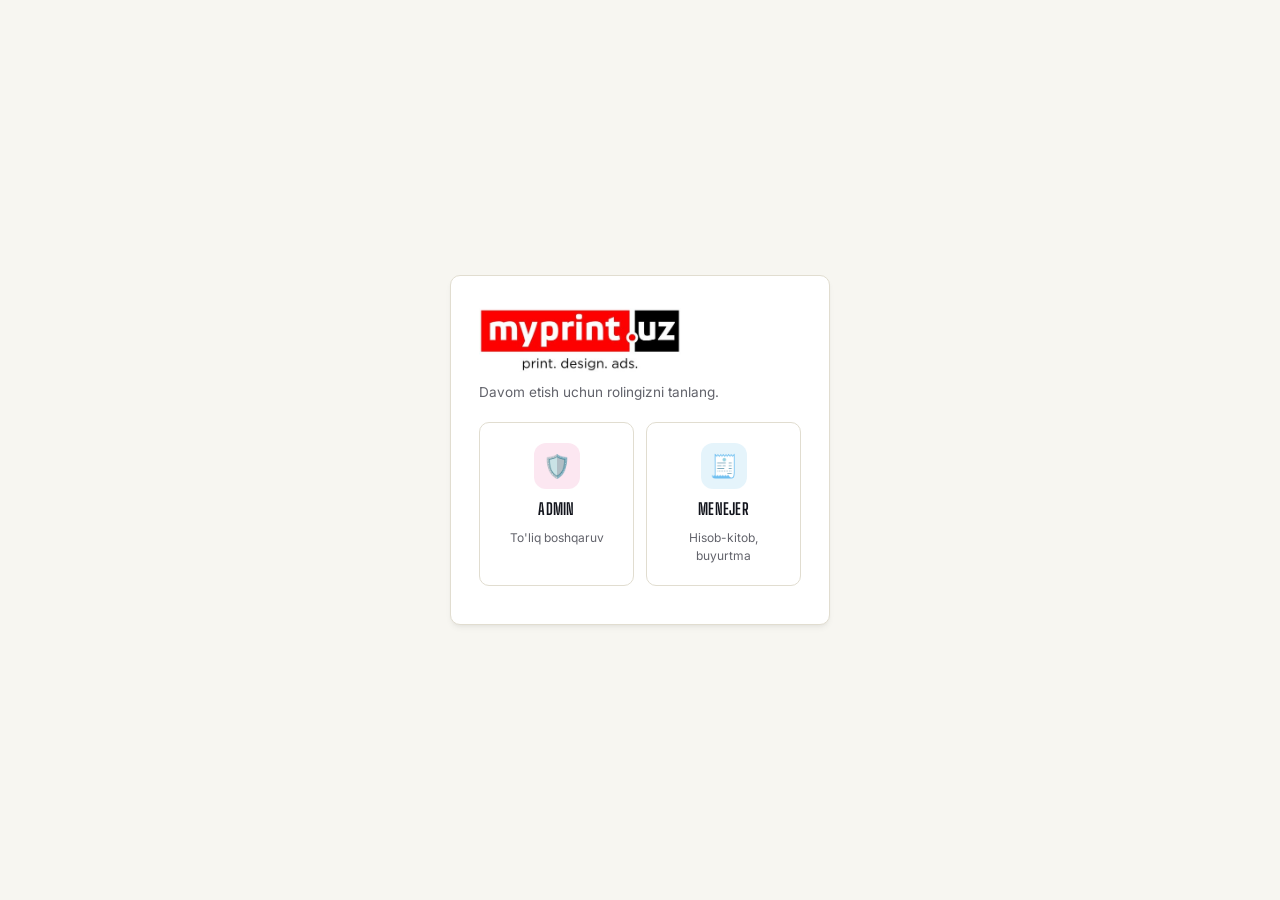
==== index.html @ 8de56fae "Testlar, PWA, narx tekshiruvi, mahsulot rasmlari/ma'lumoti, marja nazorati, poligrafiya.js bo'linish" ====
<!DOCTYPE html>
<!-- DIQQAT: bu fayl AVTOMATIK yig'ilgan (.deploy/yigish.py). To'g'ridan-to'g'ri tahrirlamang - o'zgarishlarni umumiy/ va bolimlar/ papkalarida qiling, so'ng python3 .deploy/yigish.py ni ishga tushiring. yigish-hash: 28cee7b77042074d -->
<html lang="uz">
<head>
    <meta charset="UTF-8">
    <meta name="viewport" content="width=device-width, initial-scale=1.0">
    <meta name="theme-color" content="#12141c">
    <link rel="manifest" href="manifest.webmanifest">
    <link rel="icon" type="image/png" sizes="32x32" href="umumiy/icons/favicon-32.png?v=e2ec3177">
    <link rel="apple-touch-icon" href="umumiy/icons/apple-touch-icon.png?v=1496cedc">
    <meta name="apple-mobile-web-app-capable" content="yes">
    <meta name="apple-mobile-web-app-title" content="myprint ERP">
    <title>myprint.uz ERP v3.8 - To'liq Versiya</title>
    <link rel="preconnect" href="https://fonts.googleapis.com">
    <link href="https://fonts.googleapis.com/css2?family=Big+Shoulders+Display:wght@600;700;800&family=Inter:wght@400;500;600;700&family=IBM+Plex+Mono:wght@500;600;700&display=swap" rel="stylesheet">
    <link rel="stylesheet" href="umumiy/core.css?v=3ef894a1">
    <link rel="stylesheet" href="bolimlar/poligrafiya/poligrafiya.css?v=2c67bfec">
    <link rel="stylesheet" href="bolimlar/suvenir/suvenir.css?v=1a1321ee">
    <link rel="stylesheet" href="bolimlar/textile/textile.css?v=4f60a717">
    <link rel="stylesheet" href="bolimlar/sifravoy/sifravoy.css?v=0813f0c4">
    <link rel="stylesheet" href="bolimlar/ofset/ofset.css?v=4e4b736d">
    <link rel="stylesheet" href="bolimlar/reklama/reklama.css?v=c12511e4">
    <link rel="stylesheet" href="bolimlar/qogoz/qogoz.css?v=346af5e4">
</head>
<body>

<!-- KIRISH DARVOZASI: tizimning qolgan qismi shundan keyingina ko'rinadi -->
<div id="loginGateScreen" style="position:fixed; inset:0; z-index:9999; background:var(--bg-main); display:flex; align-items:center; justify-content:center; padding:20px;">
    <div style="width:100%; max-width:380px; background:var(--surface); border:1.5px solid var(--border); border-radius:var(--radius); box-shadow:var(--shadow); padding:32px 28px;">
        <div style="margin-bottom:10px;">
            <img src="umumiy/logo.png?v=e2ed989f" alt="myprint.uz — print. design. ads." style="height:64px; width:auto; display:block;">
        </div>

        <!-- 1-QADAM: rol tanlash — Admin yoki Menejer kartochkasi -->
        <div id="loginRoleStep">
            <p style="color:var(--text-muted); font-size:0.85rem; margin:0 0 20px;">Davom etish uchun rolingizni tanlang.</p>
            <div class="login-role-grid">
                <div class="login-role-card login-role-admin" onclick="selectLoginRole('admin')">
                    <div class="login-role-icon">🛡️</div>
                    <div class="login-role-name">Admin</div>
                    <div class="login-role-desc">To'liq boshqaruv</div>
                </div>
                <div class="login-role-card login-role-menejer" onclick="selectLoginRole('menejer')">
                    <div class="login-role-icon">🧾</div>
                    <div class="login-role-name">Menejer</div>
                    <div class="login-role-desc">Hisob-kitob, buyurtma</div>
                </div>
            </div>
        </div>

        <!-- 2-QADAM: tanlangan rol uchun PIN kod kiritish -->
        <div id="loginPinStep" style="display:none;">
            <div class="login-pin-step-head">
                <span class="login-pin-role-badge" id="loginSelectedRoleLabel"></span>
                <button type="button" class="login-pin-back-btn" onclick="backToLoginRoleStep()">⬅️ Boshqa rol</button>
            </div>
            <div class="form-group" style="margin-bottom:10px;">
                <label>PIN kod (parol)</label>
                <input type="password" id="loginPinInput" placeholder="••••" inputmode="numeric" autocomplete="current-password" onkeydown="if(event.key==='Enter'){ attemptLoginGate(); }">
            </div>
            <div id="loginErrorMsg" style="display:none; color:var(--magenta); font-size:0.82rem; font-weight:600; margin-bottom:12px;"></div>
            <button class="btn" style="width:100%;" onclick="attemptLoginGate()">Kirish</button>
        </div>
    </div>
</div>

<div class="container" id="appContainer" style="display:none;">
    <div class="header">
        <h1 onclick="goToLoginLandingScreen()" style="cursor:pointer;" title="Bosh sahifaga qaytish"><img class="header-logo" src="umumiy/logo.png?v=e2ed989f" alt="myprint.uz — print. design. ads."> <span class="header-versiya">v3.8</span></h1>
        <div style="display:flex; align-items:center; gap:10px;">
            <button class="btn btn-outline" id="globalBackBtn" onclick="goBackScreen()">⬅️ Orqaga</button>
            <span id="currentUserBadge" onclick="logoutUser()" style="display:none; cursor:pointer; font-size:0.78rem; font-weight:600; color:var(--text-muted); background:var(--bg-soft, #f1f5f9); padding:6px 12px; border-radius:8px; white-space:nowrap;" title="Chiqish uchun bosing"></span>
            <button class="btn btn-warning" id="quoteCartBtn" onclick="handleQuoteButtonClick()">🧾 Tijoriy taklif<span id="quoteCartBadge" class="quote-badge" style="display:none;">0</span></button>
            <button class="btn btn-secondary" onclick="openReportsScreen()">📊 Hisobotlar</button>
        </div>
    </div>

    <!-- Biror bo'lim xatolik tufayli yuklanmasa, shu yerda ogohlantirish chiqadi (umumiy/yordamchi.js) -->
    <div id="bolimXatoBanner" style="display:none;"></div>

    <!-- MAIN DASHBOARD -->
    <div id="selectionScreen">
        <div class="search-box">
            <input type="text" id="searchInput" placeholder="Mahsulot nomini kiriting..." oninput="filterProducts()">
        </div>

        <div class="section-title">1. POLIGRAFIYA MAHSULOTLARI</div>
        <div class="product-grid" id="grid-poligrafiya">
            <div class="product-card" onclick="openCalc('flayer', 'Flayer')"><div class="icon">📄</div><h3>Flayer</h3></div>
            <div class="product-card" onclick="openCalc('listovka', 'Listovka')"><div class="icon">📑</div><h3>Listovka</h3></div>
            <div class="product-card" onclick="openCalc('doorhanger', 'Doorhanger')"><div class="icon">🏷️</div><h3>Doorhanger</h3></div>
            <div class="product-card" onclick="openCalc('buklet', 'Buklet')"><div class="icon">📖</div><h3>Buklet</h3></div>
            <div class="product-card" onclick="openCalc('bloknot', 'Bloknot')"><div class="icon">📓</div><h3>Bloknot</h3></div>
            <div class="product-card" onclick="openCalc('paket', 'Paket')"><div class="icon">🛍️</div><h3>Paket</h3></div>
            <div class="product-card" onclick="openCalc('kalendar', 'Kalendar')"><div class="icon">📅</div><h3>Kalendar</h3></div>
            <div class="product-card" onclick="openCalc('papka', 'Papka')"><div class="icon">📁</div><h3>Papka</h3></div>
            <div class="product-card" onclick="openCalc('kubarik', 'Kubarik')"><div class="icon">🧊</div><h3>Kubarik</h3></div>
            <div class="product-card" onclick="openCalc('konvert', 'Konvert')"><div class="icon">✉️</div><h3>Konvert</h3></div>
            <div class="product-card" onclick="openCalc('otkritka', 'Otkritka')"><div class="icon">💌</div><h3>Otkritka</h3></div>
            <div class="product-card" onclick="openCalc('diplom', 'Diplom')"><div class="icon">🎓</div><h3>Diplom</h3></div>
            <div class="product-card" onclick="openCalc('katalog', 'Katalog')"><div class="icon">📚</div><h3>Katalog</h3></div>
            <div class="product-card" onclick="openCalc('vizitka', 'Vizitka')"><div class="icon">💼</div><h3>Vizitka</h3></div>
            <div class="product-card" onclick="openCalc('stiker', 'Stiker')"><div class="icon">🏷️</div><h3>Stiker</h3></div>
        </div>

        <div class="section-title">2. TEXTILE MAHSULOTLARI</div>
        <div class="product-grid" id="grid-textile">
            <div class="product-card" onclick="openCalc('futbolka', 'Futbolka')"><div class="icon">👕</div><h3>Futbolka</h3></div>
            <div class="product-card" onclick="openCalc('kepka', 'Kepka')"><div class="icon">🧢</div><h3>Kepka</h3></div>
            <div class="product-card" onclick="openCalc('svitshot', 'Svitshot')"><div class="icon">👔</div><h3>Svitshot</h3></div>
            <div class="product-card" onclick="openCalc('xudi', 'Xudi')"><div class="icon">🧥</div><h3>Xudi</h3></div>
            <div class="product-card" onclick="openCalc('jiletka', 'Jiletka')"><div class="icon">🥼</div><h3>Jiletka</h3></div>
            <div class="product-card" onclick="openCalc('shoper', 'Shoper')"><div class="icon">👜</div><h3>Shoper</h3></div>
            <div class="product-card" onclick="openCalc('sumka', 'Sumkalar')"><div class="icon">🎒</div><h3>Sumkalar</h3></div>
            <div class="product-card" onclick="openCalc('polo', 'Polo')"><div class="icon">👕</div><h3>Polo</h3></div>
            <div class="product-card" onclick="openCalc('longsliv', 'Longsliv')"><div class="icon">🧥</div><h3>Longsliv</h3></div>
            <div class="product-card" onclick="openCalc('lenta', 'Lenta')"><div class="icon">🎗️</div><h3>Lenta</h3></div>
            <div class="product-card" onclick="openCalc('bayroqlar', 'Bayroqlar')"><div class="icon">🚩</div><h3>Bayroqlar</h3></div>
        </div>

        <div class="section-title">3. SUVENIR MAHSULOTLARI</div>
        <div class="product-grid" id="grid-souvenir">
            <div class="product-card" onclick="openCalc('ruchka', 'Ruchka')"><div class="icon">🖊️</div><h3>Ruchka</h3></div>
            <div class="product-card" onclick="openCalc('yejidnevnik', 'Yejidnevnik')"><div class="icon">📘</div><h3>Yejidnevnik</h3></div>
            <div class="product-card" onclick="openCalc('termos', 'Termos')"><div class="icon">🥤</div><h3>Termos</h3></div>
            <div class="product-card" onclick="openCalc('brelok', 'Brelok')"><div class="icon">🔑</div><h3>Brelok</h3></div>
            <div class="product-card" onclick="openCalc('bakal', 'Bakal')"><div class="icon">☕</div><h3>Bakal</h3></div>
            <div class="product-card" onclick="openCalc('suv_idishlar', 'Suv idishlar')"><div class="icon">🍾</div><h3>Suv idishlar</h3></div>
            <div class="product-card" onclick="openCalc('naborlar', 'Naborlar')"><div class="icon">🎁</div><h3>Naborlar</h3></div>
            <div class="product-card" onclick="openCalc('beyjik', 'Beyjik')"><div class="icon">🪪</div><h3>Beyjik</h3></div>
            <div class="product-card" onclick="openCalc('plagetkalar', 'Plagetkalar')"><div class="icon">🏆</div><h3>Plagetkalar</h3></div>
            <div class="product-card" onclick="openCalc('powerbanklar', 'Powerbanklar')"><div class="icon">🔋</div><h3>Powerbanklar</h3></div>
            <div class="product-card" onclick="openCalc('fleshka', 'Fleshka')"><div class="icon">💾</div><h3>Fleshka</h3></div>
            <div class="product-card" onclick="openCalc('statuetka', 'Statuetka')"><div class="icon">🏅</div><h3>Statuetka</h3></div>
            <div class="product-card" onclick="openCalc('kardxolder', 'Kardxolder')"><div class="icon">💳</div><h3>Kardxolder</h3></div>
            <div class="product-card" onclick="openCalc('soat', 'Soat')"><div class="icon">⌚</div><h3>Soat</h3></div>
            <div class="product-card" onclick="openCalc('zontik', 'Zontik')"><div class="icon">☂️</div><h3>Zontik</h3></div>
            <div class="product-card" onclick="openCalc('koja_papka', 'Koja papkalar')"><div class="icon">💼</div><h3>Koja papkalar</h3></div>
            <div class="product-card" onclick="openCalc('guvohnoma', 'Guvohnomalar')"><div class="icon">📇</div><h3>Guvohnomalar</h3></div>
            <div class="product-card" onclick="openCalc('znachok', 'Znachok')"><div class="icon">📍</div><h3>Znachok</h3></div>
        </div>

        <div class="section-title">4. REKLAMA MAHSULOTLARI</div>
        <div class="product-grid" id="grid-reklama">
            <div class="product-card" onclick="openCalc('baner', 'Baner')"><div class="icon">🖼️</div><h3>Baner</h3></div>
            <div class="product-card" onclick="openCalc('orakal', 'Orakal')"><div class="icon">🌆</div><h3>Orakal</h3></div>
            <div class="product-card" onclick="openCalc('setka_orakal', 'Setka Orakal')"><div class="icon">🏁</div><h3>Setka Orakal</h3></div>
            <div class="product-card" onclick="openCalc('tumanka', 'Tumanka')"><div class="icon">🌫️</div><h3>Tumanka</h3></div>
            <div class="product-card" onclick="openCalc('xolst', 'Xolst')"><div class="icon">🎨</div><h3>Xolst</h3></div>
            <div class="product-card" onclick="openCalc('rollup', 'Roll Up')"><div class="icon">📜</div><h3>Roll Up</h3></div>
            <div class="product-card" onclick="openCalc('pauk', 'Pauk')"><div class="icon">🕷️</div><h3>Pauk</h3></div>
            <div class="product-card" onclick="openCalc('popup', 'PopUp')"><div class="icon">⛺</div><h3>PopUp</h3></div>
            <div class="product-card" onclick="openCalc('promostoyka', 'PromoStoyka')"><div class="icon">📣</div><h3>PromoStoyka</h3></div>
            <div class="product-card" onclick="openCalc('tablichka', 'Tablichkalar')"><div class="icon">🪧</div><h3>Tablichkalar</h3></div>
            <div class="product-card" onclick="openCalc('nastolniy_tablichka', 'Nastolniy tablichkalar')"><div class="icon">🔖</div><h3>Nastolniy tablichkalar</h3></div>
            <div class="product-card" onclick="openCalc('stend', 'Stendlar')"><div class="icon">📋</div><h3>Stendlar</h3></div>
        </div>

        <div class="section-title">5. OFSET PECHAT</div>
        <div class="product-grid" id="grid-ofset">
            <div class="product-card" onclick="openCalc('ofset_pechat', 'Ofset Pechat Kalkulyatori')"><div class="icon">🖨️</div><h3>Ofset pechat kalkulyatori</h3></div>
        </div>

        <div class="section-title">6. SIFRAVOY PECHAT</div>
        <div class="product-grid" id="grid-sifravoy">
            <div class="product-card" onclick="openCalc('sifravoy_pechat', 'Raqamli Pechat Kalkulyatori')"><div class="icon">🖨️</div><h3>Raqamli Pechat Kalkulyatori</h3></div>
        </div>
    </div>

    <!-- KALKULYATOR EKRANI -->
    <div id="calcScreen" class="screen">
        <h2 id="currentProductName" style="margin-bottom: 20px; color: var(--primary);"></h2>
        <div id="mahsulotMalumotiBox" style="display:none;"></div>
        
        <div class="calc-grid">
            <div id="dynamicForm"></div>

            <div class="right-panel-col" id="rightPanelColumn">
                <!-- Dinamik o'ng panel yoki natija -->
            </div>
        </div>
    </div>

    <!-- ADMIN PANEL EKRANI -->
    <div id="adminScreen" class="screen">
        <div id="adminCategorySelection">
            <div style="margin-bottom:12px;">
                <button class="btn btn-warning" id="addCustomProductBtn" style="white-space:nowrap;" onclick="openAddCustomProduct()">➕ Yangi mahsulot qo'shish</button>
            </div>
            <div id="narxTekshiruvBox"></div>
            <div id="marjaChegaraBox"></div>
            <div id="rasmOmboriBox"></div>
            <div id="adminCategoryGridContainer"></div>
            <div id="adminCatEmptyState" class="admin-cat-empty" style="display:none;">🔍 Hech narsa topilmadi. Qidiruvni tekshiring.</div>

            <div id="customProductsSection" style="margin-top:20px;"></div>

            <div id="customProductFormBox" class="add-pen-card" style="display:none; margin-top:20px;">
                <div class="add-pen-card-title" id="customProductFormTitle">➕ Yangi mahsulot qo'shish</div>
                <p style="font-size:0.82rem; color:var(--text-muted); margin-bottom:14px; line-height:1.5;">
                    Bu yerda qo'shilgan mahsulot mijoz/menejer ekranida tanlangan bo'limga avtomatik chiqadi.
                    Narxlash oddiy: miqdor oralig'i + chop etish turi bo'yicha jadval. Murakkabroq (poligrafiya grammaji,
                    tekstil rulon-DTF, reklama-stend o'lchami kabi) hisoblash kerak bo'lsa — buni admin bilan alohida sozlash kerak.
                </p>
                <div style="display:flex; gap:14px; flex-wrap:wrap;">
                    <div class="form-group" style="flex:2; min-width:200px;">
                        <label>Mahsulot nomi:</label>
                        <input type="text" id="cpName" placeholder="Masalan: Magnit">
                    </div>
                    <div class="form-group" style="flex:0 0 90px;">
                        <label>Ikonka (emoji):</label>
                        <input type="text" id="cpIcon" placeholder="🆕" value="🆕">
                    </div>
                    <div class="form-group" style="flex:1; min-width:160px;">
                        <label>Bo'lim (kategoriya):</label>
                        <select id="cpCategory">
                            <option value="poligrafiya">Poligrafiya</option>
                            <option value="textile">Tekstil</option>
                            <option value="souvenir" selected>Suvenir</option>
                            <option value="reklama">Reklama</option>
                        </select>
                    </div>
                </div>

                <div class="form-group" style="margin-top:14px;">
                    <label>Chop etish turlari (kamida bittasi):</label>
                    <div class="options-group">
                        <label style="display:flex; align-items:center; gap:6px; font-weight:500; font-size:0.9rem;">
                            <input type="checkbox" id="cpPrint_uv" checked onchange="onCustomPrintTypeToggle()"> UF Pechat
                        </label>
                        <label style="display:flex; align-items:center; gap:6px; font-weight:500; font-size:0.9rem;">
                            <input type="checkbox" id="cpPrint_dtf" onchange="onCustomPrintTypeToggle()"> UF DTF Pechat
                        </label>
                        <label style="display:flex; align-items:center; gap:6px; font-weight:500; font-size:0.9rem;">
                            <input type="checkbox" id="cpPrint_gravirovka" onchange="onCustomPrintTypeToggle()"> Gravirovka
                        </label>
                    </div>
                </div>

                <div style="display:flex; gap:24px; flex-wrap:wrap; margin-top:10px;">
                    <label style="display:flex; align-items:center; gap:6px; font-weight:500; font-size:0.9rem;">
                        <input type="checkbox" id="cpHasSize"> O'lcham (kenglik/balandlik) kiritish kerak
                    </label>
                    <label style="display:flex; align-items:center; gap:6px; font-weight:500; font-size:0.9rem;">
                        <input type="checkbox" id="cpHasSides"> Bir/ikki tomonlama tanlov kerak <span style="color:var(--text-muted); font-weight:400;">(ikki tomonlama — narx 2x)</span>
                    </label>
                    <label style="display:flex; align-items:center; gap:6px; font-weight:500; font-size:0.9rem;">
                        <input type="checkbox" id="cpHasKlishe" onchange="toggleCustomKlisheRow()"> Bir martalik to'lov (klishe va h.k.) kerak
                    </label>
                </div>
                <div id="cpKlisheFeeRow" class="form-group" style="display:none; max-width:240px; margin-top:10px;">
                    <label>Bir martalik to'lov summasi (so'm):</label>
                    <input type="number" id="cpKlisheFee" min="0" value="0">
                    <p style="font-size:0.78rem; color:var(--text-muted);">Faqat "Gravirovka" chop turi tanlanganda qo'llanadi.</p>
                </div>

                <div style="margin-top:18px;">
                    <div class="price-size-title" style="margin-bottom:8px;">📊 Narx jadvali (miqdor oralig'i bo'yicha):</div>
                    <div style="overflow-x:auto;">
                        <table class="tier-table">
                            <thead><tr id="cpTierHead"></tr></thead>
                            <tbody id="cpTierBody"></tbody>
                        </table>
                    </div>
                    <button type="button" class="btn btn-outline" style="margin-top:10px;" onclick="addCustomTierRow()">+ Oraliq qo'shish</button>
                </div>

                <div style="display:flex; gap:10px; margin-top:20px;">
                    <button class="btn" onclick="saveCustomProduct()">💾 Saqlash</button>
                    <button class="btn btn-outline" onclick="closeCustomProductForm()">Bekor qilish</button>
                </div>
            </div>

            <div class="add-pen-card" style="margin-top: 24px; padding: 12px 16px;">
                <div style="display:flex; align-items:center; gap:12px; flex-wrap:wrap;">
                    <span style="font-weight:700; color:var(--primary); white-space:nowrap; font-size:0.88rem;">🚕 Taxi</span>
                    <label style="font-size:0.8rem; color:var(--text-muted); display:flex; align-items:center; gap:5px;">Narxi (so'm):
                        <input type="number" min="0" id="taxiNarxiInput" value="150000" style="width:120px; padding:5px 8px;">
                    </label>
                    <button class="btn btn-success" style="padding:6px 14px; font-size:0.8rem;" onclick="saveTaxiNarxi()">💾 Saqlash</button>
                    <span style="font-size:0.75rem; color:var(--text-muted); flex-basis:100%;">Barcha bo'limlarda har bir buyurtmaga bir marta (marja bilan) qo'shiladi.</span>
                </div>
            </div>
        </div>

        <div id="adminSpecificProductManager" style="display: none;">
            <!-- Yuqori panel (umumiy/admin-ux.js): yo'l, mahsulot almashtirish, saqlash holati -->
            <div class="admin-toolbar">
                <button class="btn btn-outline admin-toolbar-back" onclick="adminOrqaga()" title="Mahsulotlar ro'yxatiga qaytish">⬅️ Ro'yxat</button>
                <div class="admin-toolbar-title">
                    <div class="admin-breadcrumb" id="adminBreadcrumb">Admin panel</div>
                    <h2 id="currentManagingTitle"></h2>
                </div>
                <select id="adminProductSwitcher" class="admin-product-switcher" data-ux-skip onchange="adminMahsulotAlmashtir(this.value)" title="Boshqa mahsulotga o'tish"></select>
                <span id="adminSaveState" class="admin-save-state">✓ Hammasi saqlangan</span>
            </div>
            <div id="adminSectionNav" class="admin-section-nav" style="display:none;"></div>

            <!-- OFSET PECHAT ADMIN PANEL BLOKI -->
            <div id="ofsetAdminPanelBox" style="display: none; margin-bottom: 28px;">
                <div class="admin-link-hint">📄 Qog'oz narxlari (Ofset, Melovka, Karton, Dizayn qog'ozi) endi alohida:
                    <b>Admin panel → 📄 Qog'oz bo'limi</b>.</div>


                <div class="add-pen-card" style="margin-bottom: 16px;">
                    <div class="add-pen-card-title">🖨️ Ofset Forma (Klishe) Narxi</div>
                    <div class="form-row" style="gap: 12px;">
                        <div class="form-group">
                            <label>A3 Ofset — forma tannarxi:</label>
                            <input type="number" id="setPlateA3" value="22000">
                        </div>
                        <div class="form-group">
                            <label>A2 Ofset — forma tannarxi:</label>
                            <input type="number" id="setPlateA2" value="44000">
                        </div>
                        <div class="form-group">
                            <label>A1 Ofset — forma tannarxi:</label>
                            <input type="number" id="setPlateA1" value="88000">
                        </div>
                    </div>
                </div>

                <div class="add-pen-card" style="margin-bottom: 16px;">
                    <div class="add-pen-card-title">💰 Bosma (Pechat) Narxi — Baza va Qadam</div>
                    <div class="form-row" style="gap: 12px;">
                        <div class="form-group">
                            <label>A3 — Baza (1-1000 ottisk):</label>
                            <input type="number" id="setPrintA3Base" value="170000">
                        </div>
                        <div class="form-group">
                            <label>A3 — Qadam (har +1000):</label>
                            <input type="number" id="setPrintA3Step" value="70000">
                        </div>
                    </div>
                    <div class="form-row" style="gap: 12px;">
                        <div class="form-group">
                            <label>A2 — Baza (1-1000 ottisk):</label>
                            <input type="number" id="setPrintA2Base" value="350000">
                        </div>
                        <div class="form-group">
                            <label>A2 — Qadam (har +1000):</label>
                            <input type="number" id="setPrintA2Step" value="80000">
                        </div>
                    </div>
                    <div class="form-row" style="gap: 12px;">
                        <div class="form-group">
                            <label>A1 — Baza (1-1000 ottisk):</label>
                            <input type="number" id="setPrintA1Base" value="1000000">
                        </div>
                        <div class="form-group">
                            <label>A1 — Qadam (har +1000):</label>
                            <input type="number" id="setPrintA1Step" value="150000">
                        </div>
                    </div>
                    <button class="btn btn-success" style="width: 100%; margin-top: 6px;" onclick="saveOfsetMashinaSozlamalari()">💾 Forma va bosma narxlarini saqlash</button>
                </div>

                <div class="add-pen-card" style="margin-bottom: 16px;">
                    <div class="add-pen-card-title">✂️ Pardozlash xizmatlari (umumiy): Visochka, Laminatsiya, Lak, Tisneniya</div>
                    <p class="admin-hint">Bu xizmatlar Poligrafiya bo'limidagi mahsulotlarda (Papka, Paket, Doorhanger...) takrorlanadi —
                        narxi shu yerda <b>BIR MARTA</b>, ofset mashinasi formati (A3/A2/A1) bo'yicha kiritiladi. Mahsulot hisobi qaysi
                        mashinada chiqsa, o'sha qatordagi narx olinadi. Visochka va Lak — pog'onali: 1000 donagacha qat'iy summa,
                        undan keyin har donaga. Tisneniya — har donaga + bir martalik klishe.</p>
                    <div class="table-card" style="margin-bottom:14px;">
                        <div class="table-scroll">
                        <table class="admin-table" style="min-width:980px;">
                            <thead>
                                <tr>
                                    <th>Mashina</th>
                                    <th>Visochka: 1000 gacha</th>
                                    <th>Visochka: keyin (dona)</th>
                                    <th>Laminatsiya (dona)</th>
                                    <th>Lak: 1000 gacha</th>
                                    <th>Lak: keyin (dona)</th>
                                    <th>Tisneniya (dona)</th>
                                    <th>Tisneniya klishe</th>
                                </tr>
                            </thead>
                            <tbody>
                                <tr>
                                    <td style="font-weight:700;">A3</td>
                                    <td><input type="number" min="0" id="finVisochkaA3First"></td>
                                    <td><input type="number" min="0" id="finVisochkaA3Next"></td>
                                    <td><input type="number" min="0" id="finLaminatsiyaA3"></td>
                                    <td><input type="number" min="0" id="finLakA3First"></td>
                                    <td><input type="number" min="0" id="finLakA3Next"></td>
                                    <td><input type="number" min="0" id="finTisA3Unit"></td>
                                    <td><input type="number" min="0" id="finTisA3Klishe"></td>
                                </tr>
                                <tr>
                                    <td style="font-weight:700;">A2</td>
                                    <td><input type="number" min="0" id="finVisochkaA2First"></td>
                                    <td><input type="number" min="0" id="finVisochkaA2Next"></td>
                                    <td><input type="number" min="0" id="finLaminatsiyaA2"></td>
                                    <td><input type="number" min="0" id="finLakA2First"></td>
                                    <td><input type="number" min="0" id="finLakA2Next"></td>
                                    <td><input type="number" min="0" id="finTisA2Unit"></td>
                                    <td><input type="number" min="0" id="finTisA2Klishe"></td>
                                </tr>
                                <tr>
                                    <td style="font-weight:700;">A1</td>
                                    <td><input type="number" min="0" id="finVisochkaA1First"></td>
                                    <td><input type="number" min="0" id="finVisochkaA1Next"></td>
                                    <td><input type="number" min="0" id="finLaminatsiyaA1"></td>
                                    <td><input type="number" min="0" id="finLakA1First"></td>
                                    <td><input type="number" min="0" id="finLakA1Next"></td>
                                    <td><input type="number" min="0" id="finTisA1Unit"></td>
                                    <td><input type="number" min="0" id="finTisA1Klishe"></td>
                                </tr>
                            </tbody>
                        </table>
                        </div>
                    </div>
                    <div class="admin-card-actions">
                        <button class="btn btn-success" onclick="saveOfsetFinishingServices()">💾 Pardozlash narxlarini saqlash</button>
                    </div>
                </div>
            </div>

            <!-- RAQAMLI PECHAT ADMIN PANEL BLOKI -->
            <div id="digitalAdminPanelBox" style="display: none; margin-bottom: 28px;">
                <div class="add-pen-card" style="margin-bottom: 16px;">
                    <div class="add-pen-card-title">📦 Raqamli Pechat Qog'ozlari va Narxlarini Boshqarish</div>
                    <div class="table-card" style="margin-bottom: 16px;">
                        <div class="table-scroll">
                        <table class="admin-table">
                            <thead>
                                <tr>
                                    <th>Nomi / Grammi</th>
                                    <th style="width: 120px;">Qog'oz Eni</th>
                                    <th style="width: 120px;">Qog'oz Bo'yi</th>
                                    <th style="width: 120px;">Pechat Eni</th>
                                    <th style="width: 120px;">Pechat Bo'yi</th>
                                    <th style="width: 135px;">1 tomon. narxi</th>
                                    <th style="width: 135px;">2 tomon. narxi</th>
                                    <th style="width: 90px; text-align: right;">Amallar</th>
                                </tr>
                            </thead>
                            <tbody id="adminDigitalPaperTableBody"></tbody>
                        </table>
                        </div>
                    </div>
                    <div style="display: flex; justify-content: space-between; align-items: center; gap: 12px; flex-wrap: wrap;">
                        <button class="btn" style="background: #4f46e5;" onclick="addDigitalPaperRow()">+ Yangi qog'oz qo'shish</button>
                        <button class="btn btn-success" onclick="saveAllDigitalPapers()">💾 Barcha o'zgarishlarni saqlash</button>
                    </div>
                </div>
            </div>

            <!-- QOG'OZ BO'LIMI ADMIN PANEL BLOKI -->
            <div id="qogozAdminBox" style="display: none; margin-bottom: 28px;">
                <div class="admin-link-hint">📄 Barcha qog'oz narxlari shu yerda. Ofset qog'ozlari — Ofset hisobida (Flayer, Paket, Papka,
                    Bloknot...) xom varoq narxi sifatida; Konvert qog'ozlari — Konvert kalkulyatorida.</div>

                <div class="add-pen-card" style="margin-bottom: 16px;">
                    <div class="add-pen-card-title">🖨️ Ofset Qog'ozi</div>
                    <p style="font-size: 0.82rem; color: var(--text-muted); margin-bottom: 12px;">
                        Ofset qog'ozining faqat bitta standart (A3) turi bor — shu qator o'chirilmaydi,
                        faqat narxi kiritiladi.
                    </p>
                    <div class="form-group" style="max-width: 260px;">
                        <label>Narxi (so'm):</label>
                        <input type="number" min="0" id="ofsetSinglePrice" value="22000">
                    </div>
                </div>

                <div class="add-pen-card" style="margin-bottom: 16px;">
                    <div class="add-pen-card-title">📄 Melovka Qog'ozi</div>
                    <p style="font-size: 0.82rem; color: var(--text-muted); margin-bottom: 12px;">Grammaji va bosma bichimlari bo'yicha narxlar.</p>
                    <div class="table-card" style="margin-bottom: 16px;">
                        <div class="table-scroll">
                        <table class="admin-table">
                            <thead>
                                <tr>
                                    <th style="width: 90px;">Gramaj (g)</th>
                                    <th style="width: 130px;">620x880 (so'm)</th>
                                    <th style="width: 130px;">620x940 (so'm)</th>
                                    <th style="width: 130px;">700x1000 (so'm)</th>
                                    <th style="width: 70px; text-align: right;">Amal</th>
                                </tr>
                            </thead>
                            <tbody id="adminMelovkaPaperTableBody"></tbody>
                        </table>
                        </div>
                    </div>
                    <button class="btn" style="background: #4f46e5;" onclick="addOfsetPaperRow('Melovka')">+ Yangi grammaj qo'shish</button>
                </div>

                <div class="add-pen-card" style="margin-bottom: 16px;">
                    <div class="add-pen-card-title">📦 Karton Qog'ozi</div>
                    <p style="font-size: 0.82rem; color: var(--text-muted); margin-bottom: 12px;">Grammaji va bosma bichimlari bo'yicha narxlar (Papka, Kalendar kabi mahsulotlar shu bazadan foydalanadi).</p>
                    <div class="table-card" style="margin-bottom: 16px;">
                        <div class="table-scroll">
                        <table class="admin-table">
                            <thead>
                                <tr>
                                    <th style="width: 90px;">Gramaj (g)</th>
                                    <th style="width: 130px;">620x880 (so'm)</th>
                                    <th style="width: 130px;">620x940 (so'm)</th>
                                    <th style="width: 130px;">700x1000 (so'm)</th>
                                    <th style="width: 70px; text-align: right;">Amal</th>
                                </tr>
                            </thead>
                            <tbody id="adminKartonPaperTableBody"></tbody>
                        </table>
                        </div>
                    </div>
                    <button class="btn" style="background: #4f46e5;" onclick="addOfsetPaperRow('Karton')">+ Yangi grammaj qo'shish</button>
                </div>

                <div class="add-pen-card" style="margin-bottom: 16px;">
                    <div class="add-pen-card-title">🎨 Dizayn Qog'ozi</div>
                    <p style="font-size: 0.82rem; color: var(--text-muted); margin-bottom: 12px;">Bu yerda qog'oz gramaj bilan emas, nomi bilan kiritiladi (masalan "Colotech-200gr", "Lyon", "Kvarts").</p>
                    <div class="table-card" style="margin-bottom: 16px;">
                        <div class="table-scroll">
                        <table class="admin-table">
                            <thead>
                                <tr>
                                    <th style="width: 150px;">Nomi</th>
                                    <th style="width: 130px;">SRA3 320x450 (so'm)</th>
                                    <th style="width: 130px;">620x880 (so'm)</th>
                                    <th style="width: 130px;">620x940 (so'm)</th>
                                    <th style="width: 130px;">700x1000 (so'm)</th>
                                    <th style="width: 70px; text-align: right;">Amal</th>
                                </tr>
                            </thead>
                            <tbody id="adminDizaynPaperTableBody"></tbody>
                        </table>
                        </div>
                    </div>
                    <button class="btn" style="background: #4f46e5;" onclick="addOfsetPaperRow(&quot;Dizayn qog&#39;ozi&quot;)">+ Yangi grammaj qo'shish</button>
                </div>
                <div class="admin-card-actions" style="margin-bottom: 24px;">
                    <button class="btn btn-success" onclick="saveOfsetQogozNarxlari()">💾 Ofset qog'oz narxlarini saqlash</button>
                </div>

                <div class="add-pen-card" style="margin-bottom: 16px;">
                    <div class="add-pen-card-title">✉️ Konvertlar uchun qog'oz</div>
                    <p class="admin-hint">Konvert kalkulyatorida tanlanadigan qog'ozlar. Format — sotib olinadigan varaq o'lchami; konvert bichimi shu varaqqa joylashtiriladi va kerakli varaq soni hisoblanadi.</p>
                    <div class="table-card" style="margin-bottom:12px;">
                        <div class="table-scroll">
                        <table class="admin-table" style="min-width:760px;">
                            <thead><tr><th style="min-width:180px;">Qog'oz nomi</th><th>Format</th><th>Eni (mm)</th><th>Bo'yi (mm)</th><th>Narxi (so'm/varaq)</th><th></th></tr></thead>
                            <tbody id="qogozJadval_konvert"></tbody>
                        </table>
                        </div>
                    </div>
                    <div class="admin-card-actions">
                        <button type="button" class="btn" style="background:#4f46e5;" onclick="addQogozQator('konvert')">+ Qog'oz qo'shish</button>
                        <button class="btn btn-success" onclick="saveQogozRoyxati('konvert')">💾 Saqlash</button>
                    </div>
                </div>

            </div>
            <!-- POLIGRAFIYA MAHSULOT O'LCHAMI ADMIN PANEL BLOKI -->
            <div id="poligrafiyaSizeAdminBox" style="display: none; margin-bottom: 28px;">
                <div class="add-pen-card" id="poliMahsulotSozlamaCard" style="display:none; margin-bottom:16px;">
                    <div class="add-pen-card-title">⚙️ Mahsulot sozlamalari</div>
                    <p class="admin-hint">O'lcham, ofset minimal tiraji va qo'shimcha ishlov narxi. Adad minimal tirajdan kam bo'lsa,
                        kalkulyatorda Ofset tugmasi o'chadi va narx Raqamli (Sifravoy) pechatda hisoblanadi. 0 — cheklov yo'q.</p>
                    <div class="admin-form-grid">
                        <div class="form-group">
                            <label>Tayyor o'lcham</label>
                            <input type="text" id="poliSozTayyorOlcham" placeholder="110x220mm">
                            <small>Mijozga ko'rsatiladi</small>
                        </div>
                        <div class="form-group">
                            <label>Bichish (yoyilgan) o'lcham</label>
                            <input type="text" id="poliSozYoyilganOlcham" placeholder="bo'sh = tayyor o'lcham">
                            <small>Narx shu o'lcham bo'yicha hisoblanadi</small>
                        </div>
                        <div class="form-group">
                            <label>Ofset minimal tiraji</label>
                            <div class="input-unit"><input type="number" id="poliSozOfsetMin" min="0" step="50"><span>dona</span></div>
                        </div>
                        <div class="form-group">
                            <label>Qo'shimcha ishlov nomi</label>
                            <input type="text" id="poliSozIshlovNomi" placeholder="Vyrubka + skleyka">
                        </div>
                        <div class="form-group">
                            <label>Qo'shimcha ishlov narxi</label>
                            <div class="input-unit"><input type="number" id="poliSozIshlovNarxi" min="0"><span>so'm/dona</span></div>
                            <small>Marjasiz tannarx. 0 — qo'shilmaydi</small>
                        </div>
                    </div>
                    <div class="admin-card-actions">
                        <button class="btn btn-success" onclick="saveAdminPoliMahsulotSozlama()">💾 Sozlamalarni saqlash</button>
                    </div>
                </div>

                <div class="add-pen-card" id="poligrafiyaGsmPriceCard">
                    <div class="add-pen-card-title">⚖️ Ruxsat etilgan Qog'oz Grammajlari</div>
                    <p style="font-size: 0.82rem; color: var(--text-muted); margin-bottom: 16px;">Ushbu mahsulot uchun qaysi qog'oz grammajlari ishlatilishi mumkinligini belgilang — har biri alohida kartochka. Narx bu yerda kiritilmaydi: menejer kalkulyatorda grammajni tanlaganda, narx tanlangan Ofset yoki Raqamli (Sifravoy) Pechat bo'limidagi qog'oz bazasidan avtomatik olinadi. "★ Standart" belgilangan kartochka mijoz/menejer ekranida avtomatik tanlangan holda chiqadi.</p>
                    <div class="poli-gsm-grid" id="adminPoligrafiyaGsmTableBody"></div>
                    <div style="display: flex; justify-content: space-between; align-items: center; gap: 12px; flex-wrap: wrap;">
                        <button class="btn" style="background: #4f46e5;" onclick="addPoligrafiyaGsmRow()">+ Yangi grammaj qo'shish</button>
                        <button class="btn btn-success" onclick="saveAllPoligrafiyaGsm()">💾 Barcha grammajlarni saqlash</button>
                    </div>
                </div>

            </div>

            <!-- KONVERT ADMIN PANEL BLOKI -->
            <div id="varaqliAdminBox" style="display: none; margin-bottom: 28px;">
                <div class="add-pen-card" style="margin-bottom:16px;">
                    <div class="add-pen-card-title" id="vmAdminSarlavha">Turlar va pechat narxlari</div>
                    <p class="admin-hint">Har bir tur: tayyor o'lcham (menejer tanlaydi), bichim — qog'ozga joylashtiriladigan yoyilgan o'lcham,
                        va tiraj bo'yicha pechat narxi (so'm/dona). Masalan "Adad dan 100" qatori 100 va undan ko'p donaga amal qiladi.
                        Qog'oz narxi — <b>Qog'oz bo'limidan</b>.</p>
                    <div id="vmAdminTurlar" class="vm-admin-turlar"></div>
                    <div class="admin-card-actions" style="margin-top:12px;">
                        <button type="button" class="btn" style="background:#4f46e5;" onclick="addVaraqliTur()">+ Yangi tur</button>
                    </div>
                </div>

                <div class="add-pen-card" style="margin-bottom:16px;">
                    <div class="add-pen-card-title">⚙️ Umumiy sozlamalar</div>
                    <p class="admin-hint">O'z o'lchami (tayyor turga mos kelmasa) bichimi: <b>(eni + qo'shimcha eni) × (bo'yi × karra + qo'shimcha bo'yi)</b>.</p>
                    <div class="admin-form-grid">
                        <div class="form-group" id="vmAdminPichoqGroup">
                            <label>Pichoq (o'z o'lchami uchun)</label>
                            <div class="input-unit"><input type="number" id="vmAdminPichoq" min="0"><span>so'm, bir marta</span></div>
                        </div>
                        <div class="form-group">
                            <label>Zapas</label>
                            <div class="input-unit"><input type="number" id="vmAdminZapas" min="0"><span>varaq</span></div>
                        </div>
                        <div class="form-group">
                            <label>Qo'shimcha eni</label>
                            <div class="input-unit"><input type="number" id="vmAdminQoshEni" min="0"><span>mm</span></div>
                        </div>
                        <div class="form-group">
                            <label>Bo'yi karra</label>
                            <div class="input-unit"><input type="number" id="vmAdminBoyiKarra" min="1" step="0.5"><span>×</span></div>
                        </div>
                        <div class="form-group">
                            <label>Qo'shimcha bo'yi</label>
                            <div class="input-unit"><input type="number" id="vmAdminQoshBoyi" min="0"><span>mm</span></div>
                        </div>
                    </div>
                    <div class="admin-link-hint" id="vmAdminTisIzoh">🔨 Tisneniya narxi (dona + klishe) — umumiy: <b>Ofset pechat → ✂️ Pardozlash xizmatlari</b>, A3 qatori.</div>
                </div>

                <div class="add-pen-card" id="vmAdminPardozCard">
                    <div class="add-pen-card-title">✨ Pardozlash (3D lak, folga)</div>
                    <p class="admin-hint">Menejer bittasini tanlaydi. "Oddiy" — qo'shimcha narxsiz.</p>
                    <div class="admin-form-grid" id="vmAdminPardozlar"></div>
                </div>

                <div class="admin-card-actions" style="margin-top:16px;">
                    <button class="btn btn-success" onclick="saveVaraqliConfig()">💾 Sozlamalarni saqlash</button>
                </div>
            </div>

            <!-- VIZITKA ADMIN PANEL BLOKI -->
            <div id="vizitkaAdminBox" style="display: none; margin-bottom: 28px;">
                <div class="add-pen-card" style="margin-bottom:16px;">
                    <div class="add-pen-card-title">💼 Vizitka turlari</div>
                    <p class="admin-hint">Har bir tur o'z <b>qog'oz turi va grammajiga</b> ega, shuningdek shu turga <b>ruxsat berilgan chop etish turlari</b> belgilanadi.
                        Menejer turni tanlaydi, so'ng faqat ruxsat berilgan chop turlarini ko'radi. Hozircha <b>Sifravoy va Ofset</b> hisoblanadi;
                        UF pechat, Tisneniya, 3D lak va 3D tilla hisobi keyinroq qo'shiladi (hozir tanlansa — "mutaxassisga bog'laning").</p>
                    <div class="table-card" style="margin-bottom:14px;">
                        <div class="table-scroll">
                        <table class="admin-table" style="min-width:900px;">
                            <thead><tr><th style="min-width:150px;">Tur nomi</th><th style="min-width:110px;">Qog'oz turi</th><th style="min-width:90px;">Grammaj</th><th style="min-width:420px;">Ruxsat berilgan chop etish turlari</th><th style="text-align:center;">Standart</th><th></th></tr></thead>
                            <tbody id="vzAdminTurlar"></tbody>
                        </table>
                        </div>
                    </div>
                    <div class="form-row">
                        <div class="form-group"><label>Ofsetda hisoblanadigan eng kam adad (dona):</label><input type="number" id="vzAdminMinTiraj" min="0" step="50"><small>Kam adadda hisob Sifravoy pechatda. 0 — cheklov yo'q.</small></div>
                    </div>
                    <div class="admin-card-actions">
                        <button class="btn" style="background:#4f46e5;" onclick="addVizitkaTur()">+ Yangi tur</button>
                        <button class="btn btn-success" onclick="saveVizitkaConfig()">💾 Vizitka sozlamalarini saqlash</button>
                    </div>
                </div>
            </div>

            <!-- STIKER ADMIN PANEL BLOKI -->
            <div id="stikerAdminBox" style="display: none; margin-bottom: 28px;">
                <div class="add-pen-card" style="margin-bottom:16px;">
                    <div class="add-pen-card-title">🏷️ Stiker — pechat sozlamalari</div>
                    <p class="admin-hint">Stiker Samokleyka qog'ozida chop etiladi, varaqqa barcha tomonidan 2 mm qoldirib joylanadi.
                        <b>Ofset</b> faqat quyidagi tirajdan boshlab; kam adadda hisob Raqamli pechatda. Samokleyka turlari va narxlari
                        quyida — yangi tur istalgan vaqtda qo'shiladi.</p>
                    <div class="form-row">
                        <div class="form-group"><label>Ofsetda qilinadigan eng kam adad (dona):</label><input type="number" id="stAdminMinTiraj" min="0"></div>
                        <div class="form-group"><label>Raqamli: zapas varaq (dona):</label><input type="number" id="stAdminZapas" min="0"></div>
                    </div>
                    <div class="form-row">
                        <div class="form-group"><label>Raqamli varaq — pechat maydoni eni (mm):</label><input type="number" id="stAdminRqEni" min="1"></div>
                        <div class="form-group"><label>Pechat maydoni bo'yi (mm):</label><input type="number" id="stAdminRqBoyi" min="1"></div>
                    </div>
                </div>
                <div class="add-pen-card" style="margin-bottom:16px;">
                    <div class="add-pen-card-title">🏷️ Samokleyka turlari</div>
                    <p class="admin-hint"><b>Ofset</b> — bitta SRA3 (320×450) varaq narxi, faqat qog'oz. <b>Raqamli</b> — bitta varaq narxi,
                        qog'oz + pechat. 0 — shu usulda mavjud emas. Menejer shu ro'yxatdan tanlaydi.</p>
                    <div class="table-card" style="margin-bottom:10px;">
                        <div class="table-scroll">
                        <table class="admin-table" style="min-width:560px;">
                            <thead><tr><th style="min-width:200px;">Tur nomi</th><th>Ofset (so'm / SRA3 varaq)</th><th>Raqamli (so'm / varaq)</th><th></th></tr></thead>
                            <tbody id="stAdminQogozBody"></tbody>
                        </table>
                        </div>
                    </div>
                    <button type="button" class="btn" style="background:#4f46e5;" onclick="addStikerQogoz()">+ Samokleyka turi qo'shish</button>
                </div>
                <div class="add-pen-card" style="margin-bottom:16px;">
                    <div class="add-pen-card-title">✂️ Kesish narxlari (shakl bo'yicha)</div>
                    <p class="admin-hint"><b>Ploter</b> — bitta A3 varaqni kesish narxi. <b>Pichoq</b> — Visochka tanlanganda shaklning bir martalik pichoq narxi
                        (visochka xarajati esa Ofset pechat → Pardozlash xizmatlaridan olinadi).</p>
                    <div class="table-card" style="margin-bottom:10px;">
                        <div class="table-scroll">
                        <table class="admin-table" style="min-width:520px;">
                            <thead><tr><th>Shakl</th><th>Ploter (so'm / A3 varaq)</th><th>Pichoq (bir martalik, so'm)</th></tr></thead>
                            <tbody id="stAdminShakllar"></tbody>
                        </table>
                        </div>
                    </div>
                    <div class="admin-card-actions">
                        <button class="btn btn-success" onclick="saveStikerConfig()">💾 Stiker sozlamalarini saqlash</button>
                    </div>
                </div>
            </div>

            <!-- OTKRITKA ADMIN PANEL BLOKI -->
            <div id="otkritkaAdminBox" style="display: none; margin-bottom: 28px;">
                <div class="add-pen-card" style="margin-bottom:16px;">
                    <div class="add-pen-card-title">💌 Otkritka turlari va qo'shimcha xizmat</div>
                    <p class="admin-hint">Har bir tur: <b>yoyilgan o'lcham</b> — hisob shu bo'yicha (menejer turni bosganda shu o'lcham qo'yiladi),
                        tayyor holati — ma'lumot uchun, va har bir otkritkaga qo'shiladigan <b>qo'shimcha xizmat</b> (so'm/dona; 0 — qo'shilmaydi).</p>
                    <div id="okAdminTurlar" class="vm-admin-turlar"></div>
                    <div class="admin-card-actions" style="margin-top:12px;">
                        <button type="button" class="btn" style="background:#4f46e5;" onclick="addOtkritkaTur()">+ Yangi tur</button>
                    </div>
                </div>

                <div class="add-pen-card" style="margin-bottom:16px;">
                    <div class="add-pen-card-title">📄 Otkritka qog'ozlari (oddiy otkritka)</div>
                    <p class="admin-hint">Otkritkaning o'z qog'oz ro'yxati — Sifravoy pechat qog'ozlaridan alohida. Narx — <b>bitta varaq uchun,
                        qog'oz + Sifravoy pechat</b> (1 va 2 tomonlama). Yoyilgan o'lcham varaqning pechat maydoniga joylashtiriladi.</p>
                    <div class="table-card" style="margin-bottom:10px;">
                        <div class="table-scroll">
                        <table class="admin-table" style="min-width:860px;">
                            <thead><tr><th style="min-width:160px;">Qog'oz nomi</th><th>Varaq eni</th><th>Varaq bo'yi</th><th>Pechat maydoni eni</th><th>Pechat maydoni bo'yi</th><th>1 tomon (so'm/varaq)</th><th>2 tomon (so'm/varaq)</th><th></th></tr></thead>
                            <tbody id="okAdminQogozBody"></tbody>
                        </table>
                        </div>
                    </div>
                    <button type="button" class="btn" style="background:#4f46e5;" onclick="addOtkritkaQogoz()">+ Qog'oz qo'shish</button>
                </div>

                <div class="add-pen-card" style="margin-bottom:16px;">
                    <div class="add-pen-card-title">✨ 3D lak va 3D Tilla-Kumush folga</div>
                    <p class="admin-hint">Faqat <b>Colotech 300gr</b> qog'ozda, <b>A2 Sifravoy pechatda</b> chop etiladi. Quyida — shu qog'oz (varaq narxi:
                        qog'oz + pechat), undan keyin — <b>faqat lak/folga ishi</b>, bitta varaq uchun, varaq soniga qarab
                        ("dan 50" qatori 50 va undan ko'p varaqqa amal qiladi).</p>
                    <div class="table-card" style="margin-bottom:10px;">
                        <div class="table-scroll">
                        <table class="admin-table" style="min-width:860px;">
                            <thead><tr><th style="min-width:160px;">Qog'oz nomi</th><th>Varaq eni</th><th>Varaq bo'yi</th><th>Pechat maydoni eni</th><th>Pechat maydoni bo'yi</th><th>1 tomon (so'm/varaq)</th><th>2 tomon (so'm/varaq)</th><th></th></tr></thead>
                            <tbody id="okAdminLakQogozBody"></tbody>
                        </table>
                        </div>
                    </div>
                    <div class="table-card" style="margin-bottom:10px;">
                        <div class="table-scroll">
                        <table class="admin-table" style="min-width:520px;">
                            <thead><tr><th>Varaq soni (dan)</th><th>3D lak (so'm/varaq)</th><th>3D folga (so'm/varaq)</th><th></th></tr></thead>
                            <tbody id="okAdminLakBody"></tbody>
                        </table>
                        </div>
                    </div>
                    <button type="button" class="btn btn-outline" style="height:34px;" onclick="addOtkritkaLakTier()">+ Tiraj oralig'i</button>
                </div>

                <div class="add-pen-card">
                    <div class="add-pen-card-title">⚙️ Umumiy</div>
                    <p class="admin-hint">Laminatsiya narxi — umumiy <b>Pardozlash xizmatlari</b>dan (SRA3 varaq — A3, A2 varaq — A2 narxi, har varaqqa).</p>
                    <div class="admin-form-grid">
                        <div class="form-group">
                            <label>Zapas</label>
                            <div class="input-unit"><input type="number" id="okAdminZapas" min="0"><span>varaq</span></div>
                        </div>
                    </div>
                    <div class="admin-card-actions">
                        <button class="btn btn-success" onclick="saveOtkritkaConfig()">💾 Otkritka sozlamalarini saqlash</button>
                    </div>
                </div>
            </div>

            <!-- KATALOG ADMIN PANEL BLOKI -->
            <div id="katalogAdminBox" style="display: none; margin-bottom: 28px;">
                <div class="add-pen-card" style="margin-bottom:16px;">
                    <div class="add-pen-card-title">📐 Katalog standart o'lchamlari</div>
                    <p class="admin-hint">Tayyor (yopiq) holatdagi o'lcham. Menejer shulardan birini bosadi yoki o'zi kiritadi.</p>
                    <div class="table-card" style="margin-bottom:10px;">
                        <div class="table-scroll">
                        <table class="admin-table" style="min-width:420px;">
                            <thead><tr><th style="min-width:140px;">Nomi</th><th>Eni (mm)</th><th>Bo'yi (mm)</th><th></th></tr></thead>
                            <tbody id="ktAdminOlchamBody"></tbody>
                        </table>
                        </div>
                    </div>
                    <button type="button" class="btn" style="background:#4f46e5;" onclick="addKatalogOlcham()">+ O'lcham qo'shish</button>
                </div>

                <div class="add-pen-card" style="margin-bottom:16px;">
                    <div class="add-pen-card-title">📄 Qog'ozlar</div>
                    <p class="admin-hint">Menejer abloshka va ichki blok uchun qog'ozni shu ro'yxatlardan tanlaydi. Narx Ofsetda — <b>Ofset qog'oz bazasidan</b>,
                        Sifravoyda — <b>Sifravoy qog'oz bazasidan</b> (shu tur va grammdagi qog'oz, masalan "Melovka 300g") olinadi.</p>
                    <div class="kt-admin-qogozlar">
                        <div>
                            <div class="step-title" style="margin-top:0;">Abloshka</div>
                            <div class="table-card" style="margin-bottom:10px;">
                                <div class="table-scroll">
                                <table class="admin-table" style="min-width:300px;">
                                    <thead><tr><th style="min-width:160px;">Qog'oz turi</th><th>Gramm (gr)</th><th></th></tr></thead>
                                    <tbody id="ktAdminAbloshkaBody"></tbody>
                                </table>
                                </div>
                            </div>
                            <button type="button" class="btn btn-outline" style="height:34px;" onclick="addKatalogAbloshka()">+ Qog'oz</button>
                        </div>
                        <div>
                            <div class="step-title" style="margin-top:0;">Ichki blok</div>
                            <div class="table-card" style="margin-bottom:10px;">
                                <div class="table-scroll">
                                <table class="admin-table" style="min-width:300px;">
                                    <thead><tr><th style="min-width:160px;">Qog'oz turi</th><th>Gramm (gr)</th><th></th></tr></thead>
                                    <tbody id="ktAdminIchkiBody"></tbody>
                                </table>
                                </div>
                            </div>
                            <button type="button" class="btn btn-outline" style="height:34px;" onclick="addKatalogIchki()">+ Qog'oz</button>
                        </div>
                    </div>
                </div>

                <div class="add-pen-card" style="margin-bottom:16px;">
                    <div class="add-pen-card-title">📎 Mahkamlash usullari</div>
                    <p class="admin-hint">Narx — bitta katalogga (so'm/dona). Sahifa soni abloshka bilan birga; "karrali" — sahifa soni shu songa
                        bo'linishi shart (Stepler — 4).</p>
                    <div class="table-card" style="margin-bottom:10px;">
                        <div class="table-scroll">
                        <table class="admin-table" style="min-width:620px;">
                            <thead><tr><th style="min-width:120px;">Usul</th><th>Narx (so'm/dona)</th><th>Eng kam sahifa</th><th>Eng ko'p sahifa</th><th>Karrali</th></tr></thead>
                            <tbody id="ktAdminMahkamlashBody"></tbody>
                        </table>
                        </div>
                    </div>
                </div>

                <div class="add-pen-card" style="margin-bottom:16px;">
                    <div class="add-pen-card-title">🧴 Abloshka pardozlash</div>
                    <p class="admin-hint">Laminatsiya — <b>majburiy</b>, menejer Glyans yoki Matoviyni tanlaydi (so'm / A3 varaq; abloshka A3 varaq ekvivalentiga
                        aylantiriladi). 3D lak — ixtiyoriy, dona narxi + bir martalik klishe. Tisneniya narxi — umumiy <b>Pardozlash xizmatlari</b>dan.</p>
                    <div class="admin-form-grid">
                        <div class="form-group"><label>Glyans laminatsiya</label><div class="input-unit"><input type="number" id="ktAdminLamGlyans" min="0"><span>so'm/A3</span></div></div>
                        <div class="form-group"><label>Matoviy laminatsiya</label><div class="input-unit"><input type="number" id="ktAdminLamMatoviy" min="0"><span>so'm/A3</span></div></div>
                        <div class="form-group"><label>3D lak</label><div class="input-unit"><input type="number" id="ktAdminLakNarx" min="0"><span>so'm/dona</span></div></div>
                        <div class="form-group"><label>3D lak klishesi</label><div class="input-unit"><input type="number" id="ktAdminLakKlishe" min="0"><span>so'm</span></div></div>
                    </div>
                </div>

                <div class="add-pen-card">
                    <div class="add-pen-card-title">⚙️ Pechat va zapas</div>
                    <p class="admin-hint">Adad ofset minimal tirajidan kam bo'lsa — Sifravoy pechat, aks holda menejer Ofset yoki Sifravoyni tanlaydi.</p>
                    <div class="admin-form-grid">
                        <div class="form-group"><label>Ofset minimal tiraji</label><div class="input-unit"><input type="number" id="ktAdminOfsetMin" min="0"><span>dona</span></div></div>
                        <div class="form-group"><label>Ofset zapas</label><div class="input-unit"><input type="number" id="ktAdminOfsetZapas" min="0"><span>varaq/forma</span></div></div>
                        <div class="form-group"><label>Sifravoy zapas</label><div class="input-unit"><input type="number" id="ktAdminSifravoyZapas" min="0"><span>varaq</span></div></div>
                    </div>
                    <div class="admin-card-actions">
                        <button class="btn btn-success" onclick="saveKatalogConfig()">💾 Katalog sozlamalarini saqlash</button>
                    </div>
                </div>
            </div>

            <!-- DIPLOM ADMIN PANEL BLOKI -->
            <div id="diplomAdminBox" style="display: none; margin-bottom: 28px;">
                <div class="add-pen-card" style="margin-bottom:16px;">
                    <div class="add-pen-card-title">📐 Diplom o'lchamlari</div>
                    <p class="admin-hint">Menejer shu o'lchamlardan birini bosadi yoki o'zi kiritadi. Ramka narxlari ham shu o'lchamlar bo'yicha
                        kiritiladi; nostandart o'lchamda diplom sig'adigan eng kichik o'lcham narxi olinadi.</p>
                    <div class="table-card" style="margin-bottom:10px;">
                        <div class="table-scroll">
                        <table class="admin-table" style="min-width:420px;">
                            <thead><tr><th style="min-width:140px;">Nomi</th><th>Eni (mm)</th><th>Bo'yi (mm)</th><th></th></tr></thead>
                            <tbody id="dpAdminOlchamBody"></tbody>
                        </table>
                        </div>
                    </div>
                    <button type="button" class="btn" style="background:#4f46e5;" onclick="addDiplomOlcham()">+ O'lcham qo'shish</button>
                </div>

                <div class="add-pen-card" style="margin-bottom:16px;">
                    <div class="add-pen-card-title">📄 Diplom qog'ozlari</div>
                    <p class="admin-hint">Narx — <b>bitta varaq uchun, qog'oz + Sifravoy pechat</b> (1 va 2 tomonlama). Diplom varaqning
                        pechat maydoniga joylashtiriladi.</p>
                    <div class="table-card" style="margin-bottom:10px;">
                        <div class="table-scroll">
                        <table class="admin-table" style="min-width:860px;">
                            <thead><tr><th style="min-width:160px;">Qog'oz nomi</th><th>Varaq eni</th><th>Varaq bo'yi</th><th>Pechat maydoni eni</th><th>Pechat maydoni bo'yi</th><th>1 tomon (so'm/varaq)</th><th>2 tomon (so'm/varaq)</th><th></th></tr></thead>
                            <tbody id="dpAdminQogozBody"></tbody>
                        </table>
                        </div>
                    </div>
                    <button type="button" class="btn" style="background:#4f46e5;" onclick="addDiplomQogoz()">+ Qog'oz qo'shish</button>
                </div>

                <div class="add-pen-card" style="margin-bottom:16px;">
                    <div class="add-pen-card-title">🖼️ Ramka katalogi</div>
                    <p class="admin-hint">Menejer "Ramka" ni bosganda shu modellar katalogi ochiladi. Har bir model uchun har o'lchamdagi
                        <b>dona narxi</b> (0 — shu o'lchamda mavjud emas). Tanlangan ramka narxi har bir diplomga qo'shiladi.</p>
                    <div id="dpAdminRamkalar" class="dp-admin-ramkalar"></div>
                    <div class="admin-card-actions" style="margin-top:12px;">
                        <button type="button" class="btn" style="background:#4f46e5;" onclick="addDiplomRamka()">+ Ramka modeli</button>
                    </div>
                </div>

                <div class="add-pen-card">
                    <div class="add-pen-card-title">⚙️ Umumiy</div>
                    <p class="admin-hint">Laminatsiya narxi — umumiy <b>Pardozlash xizmatlari</b>dan (SRA3 varaq — A3 narxi, har varaqqa).</p>
                    <div class="admin-form-grid">
                        <div class="form-group">
                            <label>Zapas</label>
                            <div class="input-unit"><input type="number" id="dpAdminZapas" min="0"><span>varaq</span></div>
                        </div>
                    </div>
                    <div class="admin-card-actions">
                        <button class="btn btn-success" onclick="saveDiplomConfig()">💾 Diplom sozlamalarini saqlash</button>
                    </div>
                </div>
            </div>

            <!-- PAKET ADMIN PANEL BLOKI -->
            <div id="paketAdminBox" style="display: none; margin-bottom: 28px;">
                <div class="add-pen-card" style="margin-bottom:16px;">
                    <div class="add-pen-card-title">🛍️ Paket turlari — pichoq va yig'ish</div>
                    <p class="admin-hint">Kalkulyatorda kiritilgan o'lcham tanlangan turning tayyor o'lchamlaridan biriga aynan mos
                        kelmasa, shu turning <b>bir martalik pichoq</b> narxi qo'shiladi. Yig'ish — har bir paketga (so'm).
                        Hisob: bichish o'lchami (bo'yi+kengligi+3) × (eni+kengligi+3) Ofset bo'limiga yuboriladi; laminatsiya va
                        visochka narxi <b>Ofset pechat kalkulyatori</b> admin bo'limidagi mashina narxlaridan olinadi.</p>
                    <div class="table-card" style="margin-bottom:0;">
                        <div class="table-scroll">
                        <table class="admin-table" style="min-width:680px;">
                            <thead><tr><th>Tur</th><th>Pichoq (bir martalik, so'm)</th><th>Yig'ish (so'm/paket)</th><th>Standart karton</th><th style="text-align:center;">Birinchi ochiladi</th></tr></thead>
                            <tbody id="paketTurlarBody"></tbody>
                        </table>
                        </div>
                    </div>
                </div>

                <div class="add-pen-card" style="margin-bottom:16px;">
                    <div class="add-pen-card-title">📐 Tayyor o'lchamlar (pichog'i bor)</div>
                    <p class="admin-hint">X — bo'yi, Y — eni, Z — kengligi (mm). Menejer o'lchamni bosganda bo'yi/eni/kengligi avtomatik qo'yiladi.</p>
                    <div id="paketOlchamlarBody" class="paket-admin-olchamlar"></div>
                </div>

                <div class="add-pen-card" style="margin-bottom:16px;">
                    <div class="add-pen-card-title">📄 Karton grammajlari</div>
                    <p class="admin-hint">Paket faqat <b>Kartondan</b> tayyorlanadi. Menejer qalinroq/yupqaroq paket uchun shu ro'yxatdan tanlaydi;
                        har turning standart kartoni yuqoridagi jadvalda belgilanadi. Narx Ofset bo'limidagi Karton bazasidan olinadi —
                        grammaj u yerda narxlangan bo'lishi kerak.</p>
                    <div class="table-card" style="margin-bottom:12px;">
                        <div class="table-scroll">
                        <table class="admin-table" style="min-width:420px;">
                            <thead><tr><th>Material</th><th>Grammaj</th><th>Qaysi turning standarti</th><th></th></tr></thead>
                            <tbody id="paketQogozlarBody"></tbody>
                        </table>
                        </div>
                    </div>
                    <div class="admin-card-actions">
                        <button type="button" class="btn" style="background:#4f46e5;" onclick="addPaketQogoz()">+ Grammaj qo'shish</button>
                    </div>
                </div>

                <div class="add-pen-card">
                    <div class="add-pen-card-title">🎀 Lenta</div>
                    <p class="admin-hint">Lentali paket — har bir paketga qo'shimcha xizmat. Laminatsiya, Visochka, Lak va Tisneniya narxlari —
                        umumiy: <b>Ofset pechat kalkulyatori → ✂️ Pardozlash xizmatlari</b> (paket hisobi chiqqan mashina bo'yicha, 2 × adad bo'lak).</p>
                    <div class="admin-form-grid">
                        <div class="form-group">
                            <label>Lenta narxi</label>
                            <div class="input-unit"><input type="number" id="paketLentaNarxi" min="0"><span>so'm/paket</span></div>
                        </div>
                    </div>
                    <div class="admin-card-actions">
                        <button class="btn btn-success" onclick="savePaketConfig()">💾 Paket sozlamalarini saqlash</button>
                    </div>
                </div>
            </div>

            <!-- KUBARIK ADMIN PANEL BLOKI -->
            <div id="kubarikAdminBox" style="display: none; margin-bottom: 28px;">
                <div class="add-pen-card" style="margin-bottom:16px;">
                    <div class="add-pen-card-title">🧊 Kubarik — umumiy sozlamalar</div>
                    <p class="admin-hint">Kubarik Ofsetda hisoblanadi, qog'oz narxi Ofset bo'limi bazasidan olinadi.
                        Ichki varaqlar: kerakli A3 varoq = adad × varaq soni ÷ 1 A3 dagi bo'lak + zapas.
                        Quti (idish): admin qog'oz, format (A3/A2/A1) va 1 varaqqa sig'adigan quti sonini kiritadi;
                        quti uchun <b>laminatsiya va visochka majburiy</b> (Ofset → Pardozlash xizmatlari narxidan),
                        <b>yig'ish</b> xarajati ham har kubarikka qo'shiladi.</p>
                    <div class="admin-form-grid">
                        <div class="form-group">
                            <label>O'lcham</label>
                            <input type="text" id="kubarikOlcham" placeholder="90x90x90mm">
                            <small>Mijozga ko'rsatiladi</small>
                        </div>
                        <div class="form-group">
                            <label>1 A3 varaqdagi ichki bo'lak (yangi turlar uchun standart)</label>
                            <div class="input-unit"><input type="number" id="kubarikA3Bolak" min="1"><span>dona</span></div>
                            <small>90x90 uchun 12 (3 × 4)</small>
                        </div>
                        <div class="form-group">
                            <label>Zapas (tirajga bir marta)</label>
                            <div class="input-unit"><input type="number" id="kubarikZapas" min="0"><span>A3 varaq</span></div>
                        </div>
                    </div>
                </div>

                <div class="add-pen-card">
                    <div class="add-pen-card-title">📋 Kubarik turlari</div>
                    <p class="admin-hint">Har bir tur o'z qog'ozi, varaq soni va narxlariga ega. "Pechatli" belgilansa — har bir varaqqa
                        1+0 ofset pechat (forma + bosma) qo'shiladi. Narxlar — marjasiz tannarx, so'm/dona.</p>
                    <div class="table-card" style="margin-bottom:14px;">
                        <div class="table-scroll">
                        <table class="admin-table" style="min-width:1500px;">
                            <thead>
                                <tr>
                                    <th style="min-width:110px;">Nomi</th>
                                    <th style="min-width:110px;">Qog'oz turi</th>
                                    <th style="min-width:80px;">Grammaj</th>
                                    <th style="min-width:90px;">Varaq soni</th>
                                    <th style="min-width:100px;">1 A3 dagi ichki bo'lak</th>
                                    <th style="min-width:110px;">Quti qog'ozi</th>
                                    <th style="min-width:90px;">Quti grammaji</th>
                                    <th style="min-width:80px;">Quti formati</th>
                                    <th style="min-width:100px;">1 varaqda quti</th>
                                    <th style="text-align:center;">Pechatli</th>
                                    <th style="min-width:140px;">Qo'shimcha nomi</th>
                                    <th style="min-width:110px;">Qo'shimcha (so'm)</th>
                                    <th style="min-width:110px;">Yig'ish (so'm)</th>
                                    <th style="text-align:center;">Standart</th>
                                    <th></th>
                                </tr>
                            </thead>
                            <tbody id="kubarikTurlarBody"></tbody>
                        </table>
                        </div>
                    </div>
                    <div class="admin-card-actions">
                        <button class="btn" style="background:#4f46e5;" onclick="addKubarikTur()">+ Yangi tur</button>
                        <button class="btn btn-success" onclick="saveKubarikConfig()">💾 Kubarik sozlamalarini saqlash</button>
                    </div>
                </div>
            </div>

            <!-- DOORHANGER — QO'SHIMCHA (VISOCHKA) ADMIN PANEL BLOKI -->
            <div id="doorhangerVisochkaAdminBox" style="display: none; margin-bottom: 28px;">
                <div class="add-pen-card">
                    <div class="add-pen-card-title">📎 Visochka (osish uchun teshik)</div>
                    <p style="font-size: 0.82rem; color: var(--text-muted); margin-bottom: 12px;">
                        Doorhanger FAQAT A3 ofsetda, ikki tomonlama (Chujoy — old/orqa uchun alohida forma)
                        hisoblanadi, qog'oz turi: Karton. Visochka narxi endi <b>"Ofset pechat kalkulyatori"</b>
                        admin bo'limidagi umumiy sozlamadan olinadi — bu yerda faqat Doorhanger shu
                        xizmatdan foydalanadimi-yo'qmi belgilanadi, mijoz/menejerga ko'rsatilmaydi.
                    </p>
                    <label style="display:flex; align-items:center; gap:8px; font-weight:600; font-size:0.9rem; cursor:pointer; margin-bottom:12px;">
                        <input type="checkbox" id="doorhangerVisochkaEnabled" checked style="width:18px; height:18px;"> Visochka ishlatiladi
                    </label>
                    <div style="display:flex; justify-content:flex-end;">
                        <button class="btn btn-success" onclick="saveDoorhangerConfig()">💾 Saqlash</button>
                    </div>
                </div>
            </div>

            <!-- BLOKNOT ADMIN PANEL BLOKI -->
            <div id="bloknotAdminBox" style="display: none; margin-bottom: 28px;">

                <div class="add-pen-card" style="margin-bottom: 16px;">
                    <div class="add-pen-card-title">📐 Bloknot O'lchamlari va Narxlari</div>
                    <p style="font-size: 0.82rem; color: var(--text-muted); margin-bottom: 12px;">
                        Usti/osti (Karton) va ichki varoqlar (Ofset 80gr) narxi endi <b>Ofset bo'limidagi
                        haqiqiy qog'oz/forma/bosma bazasidan</b> avtomatik hisoblanadi — bu yerda faqat
                        real ishlab chiqarish parametrlarini kiritasiz.<br>
                        <b>A3 ulushi</b> — usti+osti birgalikda 1 A3 listning necha ulushini egallaydi
                        (masalan A6 = 0.25, ya'ni 1 A3 listga 4 ta to'plam sig'adi; A5 = 0.5; A4 = 1).<br>
                        <b>Ichki ko'p./bo'l.</b> — adad × ko'paytiruvchi = kerakli barg soni, so'ng
                        bo'luvchiga bo'linadi (1 A3 list buklanib shuncha bargga aylanadi; masalan A6:
                        ×30 keyin ÷8).
                    </p>
                    <div class="table-card" style="margin-bottom: 16px;">
                        <div class="table-scroll">
                        <table class="admin-table">
                            <thead>
                                <tr>
                                    <th style="width: 70px;">Nomi</th>
                                    <th style="width: 100px;">O'lchami (mm)</th>
                                    <th style="width: 80px;">A3 ulushi</th>
                                    <th style="width: 90px;">Karton (gr)</th>
                                    <th style="width: 90px;">Ichki ko'p.</th>
                                    <th style="width: 80px;">Ichki bo'l.</th>
                                    <th style="width: 110px;">Yig'ish (so'm)</th>
                                    <th style="width: 110px;">Prujina yuqoridan</th>
                                    <th style="width: 110px;">Prujina yonidan</th>
                                    <th style="width: 80px; text-align:center;">Standart</th>
                                    <th style="width: 60px; text-align: right;">Amal</th>
                                </tr>
                            </thead>
                            <tbody id="adminBloknotSizeTableBody"></tbody>
                        </table>
                        </div>
                    </div>
                    <button class="btn" style="background: #4f46e5;" onclick="addBloknotSizeRow()">+ Yangi o'lcham qo'shish</button>
                </div>

                <div class="add-pen-card" style="margin-bottom: 16px;">
                    <div class="add-pen-card-title">📄 Ichki Varoqlar Zapasi</div>
                    <p style="font-size: 0.82rem; color: var(--text-muted); margin-bottom: 12px;">
                        Har bir buyurtma (tiraj)ga bir marta qo'shiladigan zapas A3 list soni
                        (mashina sozlash/kalibrlash uchun ketadigan qog'oz).
                    </p>
                    <div class="form-group" style="max-width: 260px;">
                        <label>Zapas (A3 list):</label>
                        <input type="number" min="0" id="bloknotInnerReserveSheets" value="100">
                    </div>
                </div>

                <div class="add-pen-card" style="margin-bottom: 16px;">
                    <div class="add-pen-card-title">🧴 Laminatsiya Narxi (majburiy, A3 list bo'yicha)</div>
                    <p style="font-size: 0.82rem; color: var(--text-muted); margin-bottom: 12px;">
                        Laminatsiya <b>BARCHA bloknotlarga majburiy</b> qo'shiladi — mijoz/menejer
                        tanlamaydi. A3 listlar soni bo'yicha hisoblanadi:
                        <b>A3 listlar soni = adad × o'lchamning A3 ulushi.</b><br>
                        Birinchi paket — minimal to'lov: listlar soni undan kam bo'lsa ham to'liq olinadi.
                        Undan oshgan har bir list alohida narxlanadi.
                    </p>
                    <div class="form-row">
                        <div class="form-group">
                            <label>Birinchi paket (necha A3 list):</label>
                            <input type="number" min="1" id="bloknotLamFirstSheets" value="1000">
                        </div>
                        <div class="form-group">
                            <label>Birinchi paket narxi (so'm):</label>
                            <input type="number" min="0" id="bloknotLamFirstPrice" value="350000">
                        </div>
                    </div>
                    <div class="form-row" style="margin-top: 12px;">
                        <div class="form-group">
                            <label>Keyingi har bir A3 list (so'm):</label>
                            <input type="number" min="0" id="bloknotLamNextPrice" value="500">
                        </div>
                        <div class="form-group">
                            <label style="color: var(--text-muted);">Namuna hisob:</label>
                            <div id="bloknotLamPreview" style="font-family: var(--font-mono); font-size: 0.82rem; padding: 10px 0; color: var(--text-main);"></div>
                        </div>
                    </div>
                </div>

                <div class="add-pen-card" style="margin-bottom: 16px;">
                    <div class="add-pen-card-title">🔨 Tisneniya Narxi (ixtiyoriy)</div>
                    <p style="font-size: 0.82rem; color: var(--text-muted); margin-bottom: 12px;">
                        Mijoz/menejer belgilaydi (checkbox). Dona narxi har bir bloknotga qo'shiladi.
                        Klishe bir marta olinib, adadga bo'linadi. 3D lak bilan birga tanlanishi mumkin.
                    </p>
                    <div class="form-row">
                        <div class="form-group">
                            <label>Tisneniya (so'm/dona):</label>
                            <input type="number" min="0" id="bloknotTisneniyaPrice" value="800">
                        </div>
                        <div class="form-group">
                            <label>Tisneniya klishesi (bir martalik):</label>
                            <input type="number" min="0" id="bloknotKlishePrice" value="50000">
                        </div>
                    </div>
                </div>

                <div class="add-pen-card" style="margin-bottom: 16px;">
                    <div class="add-pen-card-title">✨ 3D Lak Narxi (ixtiyoriy)</div>
                    <p style="font-size: 0.82rem; color: var(--text-muted); margin-bottom: 12px;">
                        Mijoz/menejer belgilaydi (checkbox). Dona narxi har bir bloknotga qo'shiladi.
                        Klishe bir marta olinib, adadga bo'linadi. Tisneniya bilan birga tanlanishi mumkin.
                    </p>
                    <div class="form-row">
                        <div class="form-group">
                            <label>3D lak (so'm/dona):</label>
                            <input type="number" min="0" id="bloknotLak3dPrice" value="1000">
                        </div>
                        <div class="form-group">
                            <label>3D lak klishesi (bir martalik):</label>
                            <input type="number" min="0" id="bloknotLak3dKlishePrice" value="50000">
                        </div>
                    </div>
                </div>

                <div class="add-pen-card" style="margin-bottom: 16px;">
                    <div class="add-pen-card-title">📕 Qattiq Muqova (ixtiyoriy qo'shimcha ishlov)</div>
                    <p style="font-size: 0.82rem; color: var(--text-muted); margin-bottom: 12px;">
                        Menejer belgilaydi (checkbox). Narx har bir bloknotga qo'shiladi. Hisoblash usuli keyinroq
                        aniqlanadi — hozircha narxni qo'lda kiriting (0 — narxga qo'shilmaydi).
                    </p>
                    <div class="form-row">
                        <div class="form-group">
                            <label>Qattiq muqova (so'm/dona):</label>
                            <input type="number" min="0" id="bloknotQattiqMuqovaPrice" value="0">
                        </div>
                    </div>
                </div>

                <div class="add-pen-card" style="margin-bottom: 16px;">
                    <div class="add-pen-card-title">ℹ️ Mijozga Ko'rsatiladigan Ma'lumot</div>
                    <p style="font-size: 0.82rem; color: var(--text-muted); margin-bottom: 12px;">
                        Hisoblash sahifasida ma'lumot blokida chiqadi. O'lcham avtomatik qo'shiladi.
                    </p>
                    <div class="form-group">
                        <label>Matn:</label>
                        <input type="text" id="bloknotInfoTextInput" value="Bloknot usti 250-300gr kartondan tayyorlanadi.">
                    </div>
                </div>

                <div style="display:flex; justify-content:flex-end;">
                    <button class="btn btn-success" onclick="saveBloknotConfig()">💾 Bloknot sozlamalarini saqlash</button>
                </div>
            </div>

            <!-- PAPKA ADMIN PANEL BLOKI -->
            <div id="papkaAdminBox" style="display: none; margin-bottom: 28px;">
                <div class="add-pen-card" style="margin-bottom: 16px;">
                    <div class="add-pen-card-title">📁 Papka Turlari va Yoyilgan O'lchamlari</div>
                    <p style="font-size: 0.82rem; color: var(--text-muted); margin-bottom: 12px;">
                        Narx REAL ofset hisobidan (Ofset bo'limidagi Karton narx bazasidan — mijoz/menejer
                        grammajni o'zi tanlaydi) avtomatik topiladi — mashina (A3/A2) har bir tur uchun
                        qat'iy belgilangan. "Karmashka+Yig'ish" narxi mijozga umuman ko'rsatilmaydi, faqat
                        shu turga avtomatik qo'shiladi (hozircha faqat Karmashkalida ishlatiladi).
                    </p>
                    <div class="table-card" style="margin-bottom: 16px;">
                        <div class="table-scroll">
                        <table class="admin-table">
                            <thead>
                                <tr>
                                    <th style="width: 180px;">Nomi</th>
                                    <th style="width: 100px;">Eni (mm)</th>
                                    <th style="width: 100px;">Bo'yi (mm)</th>
                                    <th style="width: 80px;">Mashina</th>
                                    <th style="width: 200px;">Karmashka+Yig'ish (mijozga ko'rinmaydi, so'm/dona)</th>
                                </tr>
                            </thead>
                            <tbody id="adminPapkaVariantTableBody"></tbody>
                        </table>
                        </div>
                    </div>
                </div>

                <div class="add-pen-card" style="margin-bottom: 16px;">
                    <div class="add-pen-card-title">🧴 Laminatsiya va 📎 Visochka</div>
                    <p style="font-size: 0.82rem; color: var(--text-muted); margin-bottom: 12px;">
                        Narxi endi <b>"Ofset pechat kalkulyatori"</b> admin bo'limidagi umumiy sozlamadan
                        olinadi (barcha mahsulotlar uchun bitta joyda boshqariladi). Bu yerda faqat Papka
                        shu xizmatlardan foydalanadimi-yo'qmi belgilanadi — BARCHA Papka turlariga
                        qo'llaniladi, mijoz/menejerga umuman ko'rsatilmaydi.
                    </p>
                    <div style="display:flex; gap:24px; flex-wrap:wrap;">
                        <label style="display:flex; align-items:center; gap:8px; font-weight:600; font-size:0.9rem; cursor:pointer;">
                            <input type="checkbox" id="papkaLaminatsiyaEnabled" checked style="width:18px; height:18px;"> Laminatsiya ishlatiladi
                        </label>
                        <label style="display:flex; align-items:center; gap:8px; font-weight:600; font-size:0.9rem; cursor:pointer;">
                            <input type="checkbox" id="papkaVisochkaEnabled" checked style="width:18px; height:18px;"> Visochka ishlatiladi
                        </label>
                    </div>
                </div>

                <div class="admin-link-hint">✨ Lak va 🔨 Tisneniya narxlari — umumiy: <b>Ofset pechat kalkulyatori → ✂️ Pardozlash xizmatlari</b>
                    (mashina formati bo'yicha). Mijoz/menejer ularni kalkulyatorda ixtiyoriy tanlaydi.</div>

                <div class="add-pen-card" style="margin-bottom: 16px;">
                    <div class="add-pen-card-title">📦 Eng kam buyurtma (MOQ)</div>
                    <p style="font-size: 0.82rem; color: var(--text-muted); margin-bottom: 12px;">
                        Shu miqdordan kam kiritilsa, hisob-kitob avtomatik shu songa ko'tariladi.
                    </p>
                    <div class="form-group" style="max-width:220px;">
                        <label>Eng kam dona:</label>
                        <input type="number" min="1" id="papkaMinQty" value="100">
                    </div>
                </div>

                <div style="display:flex; justify-content:flex-end;">
                    <button class="btn btn-success" onclick="savePapkaConfig()">💾 Papka sozlamalarini saqlash</button>
                </div>
            </div>

            <!-- KALENDAR ADMIN PANEL BLOKI -->
            <div id="kalendarAdminBox" style="display: none; margin-bottom: 28px;">
                <div class="add-pen-card" style="margin-bottom: 16px;">
                    <div class="add-pen-card-title">📅 Kalendar Turlari va Narxlash</div>
                    <p style="font-size: 0.82rem; color: var(--text-muted); margin-bottom: 12px;">
                        Qog'oz (Melovka/Karton) narxi Ofset Pechat bo'limidagi umumiy bazadan avtomatik
                        olinadi — bu yerda faqat har bir kalendar turi uchun o'lcham, standart grammaj,
                        varaq soni va qo'shimcha ishlovlar (laminatsiya, prujina, yig'ish, tisneniya, lak)
                        narxi kiritiladi.
                    </p>
                    <div id="kalendarSubtypesAdminContainer"></div>
                </div>
                <div style="display:flex; justify-content:flex-end;">
                    <button class="btn btn-success" onclick="saveKalendarConfig()">💾 Kalendar sozlamalarini saqlash</button>
                </div>
            </div>

            <!-- BANER / ORAKAL / TUMANKA / SETKA / XOLST — MAKSIMAL CHOP ENI -->
            <div id="reklamaBanAdminBox" style="display: none; margin-bottom: 16px;">
                <div class="add-pen-card">
                    <div class="add-pen-card-title">📏 Maksimal chop eni (stanok)</div>
                    <p class="admin-hint">Stanok bir bo'lakda (ulanishsiz) shu kenglikkacha chop etadi. Mijoz kiritgan o'lchamning
                        ikkala tomoni ham shundan katta bo'lsa, kalkulyatorda "ulanish bilan bo'ladi" ogohlantirishi chiqadi. 0 — cheklov yo'q.</p>
                    <div class="admin-form-grid">
                        <div class="form-group">
                            <label>Maksimal eni</label>
                            <div class="input-unit"><input type="number" id="reklamaMaxEniInput" min="0" step="0.1"><span>metr</span></div>
                        </div>
                    </div>
                    <div class="admin-card-actions">
                        <button class="btn btn-success" onclick="saveReklamaMaxEni()">💾 Saqlash</button>
                    </div>
                </div>
            </div>

            <!-- STEND ADMIN PANEL BLOKI -->
            <div id="stendAdminBox" style="display: none; margin-bottom: 28px;">
                <div class="add-pen-card" style="margin-bottom:16px;">
                    <div class="add-pen-card-title">🧱 Stend — material va chop etish narxlari</div>
                    <p class="admin-hint">Narx = maydon (kv.m) × (material narxi + chop narxi) + turning qo'shimcha narxi. Narxlar — marjasiz tannarx.
                        Menejer kiritgan X×Y o'lcham material varag'iga (aylantirib ham) sig'masa, "Siz kiritgan o'lcham reklama mahsuloti sig'maydi" xabari chiqadi.</p>
                    <div class="form-row">
                        <div class="form-group"><label>Material varag'i eni (mm):</label><input type="number" id="stendAdminVaraqEni" min="1"></div>
                        <div class="form-group"><label>Material varag'i bo'yi (mm):</label><input type="number" id="stendAdminVaraqBoyi" min="1"></div>
                    </div>
                    <div class="form-row">
                        <div class="table-card" style="flex:1; min-width:260px;">
                            <table class="admin-table"><thead><tr><th>Material</th><th>Narxi (so'm / kv.m)</th></tr></thead><tbody id="stendAdminMaterialBody"></tbody></table>
                        </div>
                        <div class="table-card" style="flex:1; min-width:260px;">
                            <table class="admin-table"><thead><tr><th>Chop etish turi</th><th>Narxi (so'm / kv.m)</th></tr></thead><tbody id="stendAdminChopBody"></tbody></table>
                        </div>
                    </div>
                </div>
                <div class="add-pen-card">
                    <div class="add-pen-card-title">📋 Stend turlari</div>
                    <p class="admin-hint">Har bir tur uchun qaysi materiallar va chop etish turlari mavjudligini belgilang. Belgilanmagani menejerda o'chiq tugma bo'ladi.</p>
                    <div class="table-card" style="margin-bottom:14px;">
                        <div class="table-scroll">
                        <table class="admin-table" style="min-width:900px;">
                            <thead><tr><th style="min-width:150px;">Tur nomi</th><th style="min-width:260px;">Materiallar</th><th style="min-width:260px;">Chop etish turlari</th><th style="min-width:120px;">Qo'shimcha (so'm/dona)</th><th style="text-align:center;">Standart</th><th></th></tr></thead>
                            <tbody id="stendAdminTurlar"></tbody>
                        </table>
                        </div>
                    </div>
                    <div class="admin-card-actions">
                        <button class="btn" style="background:#4f46e5;" onclick="addStendTur()">+ Yangi stend turi</button>
                        <button class="btn btn-success" onclick="saveStendConfig()">💾 Stend sozlamalarini saqlash</button>
                    </div>
                </div>
            </div>

            <!-- REKLAMA STEND (Roll Up / Pauk / PopUp / PromoStoyka) ADMIN PANEL BLOKI -->
            <div id="reklamaStendAdminBox" style="display: none; margin-bottom: 28px;">
                <div class="add-pen-card" style="margin-bottom: 16px;">
                    <div class="add-pen-card-title">📊 Miqdor bo'yicha narx oraliqlari</div>
                    <p style="font-size: 0.82rem; color: var(--text-muted); margin-bottom: 14px; line-height:1.5;">
                        Buyurtma miqdoriga qarab har xil narx belgilash uchun oraliqlarni shu yerda sozlang — masalan
                        <strong>1-3 dona</strong> uchun bir narx, <strong>4-10 dona</strong> uchun arzonroq narx va h.k.
                        Pastdagi jadvalda har bir o'lcham uchun shu oraliqlarga mos narxlarni kiritasiz.
                        <strong>"Gacha"ni bo'sh yoki 0 qoldirsangiz</strong> — cheksiz (ya'ni "va undan yuqori") deb qabul qilinadi.
                    </p>
                    <div id="reklamaStendTierRangesEditor" style="display:flex; flex-wrap:wrap; gap:10px; margin-bottom:14px;"></div>
                    <div style="display:flex; gap:10px; flex-wrap:wrap;">
                        <button type="button" class="btn btn-outline" style="height:36px; padding:0 14px; font-size:0.82rem;" onclick="addReklamaStendTierRange()">+ Oraliq qo'shish</button>
                        <button type="button" class="btn btn-outline" style="height:36px; padding:0 14px; font-size:0.82rem;" onclick="fillDefaultReklamaStendTierRanges()">⚡ Namuna oraliqlar (1-3, 4-10, 11-20, 21-50, 51-100, 101+)</button>
                    </div>
                </div>

                <div class="add-pen-card">
                    <div class="add-pen-card-title" id="reklamaStendSizesTitle">📐 O'lchamlar va Narxlari</div>
                    <p style="font-size: 0.82rem; color: var(--text-muted); margin-bottom: 12px;">Har bir o'lcham qatoriga, yuqoridagi oraliqlarning har biriga mos narxni kiriting. <strong>Bazaviy narx</strong> — hech qanday oraliq sozlanmagan yoki mos kelmasa ishlatiladigan zaxira narx. "Standart" ustunida mijoz ekranida avtomatik tanlanadigan o'lchamni belgilang. Material (Glyans/Matoviy) tanlovi narxga ta'sir qilmaydi.</p>
                    <div class="table-card" style="margin-bottom: 16px;">
                        <div class="table-scroll">
                        <table class="admin-table">
                            <thead>
                                <tr id="adminReklamaStendTierHeaderRow"></tr>
                            </thead>
                            <tbody id="adminReklamaStendSizeTableBody"></tbody>
                        </table>
                        </div>
                    </div>
                    <div style="display: flex; justify-content: space-between; align-items: center; gap: 12px; flex-wrap: wrap;">
                        <button class="btn" style="background: #4f46e5;" onclick="addReklamaStendSizeRow()">+ Yangi o'lcham qo'shish</button>
                        <button class="btn btn-success" onclick="saveAllReklamaStendSizes()">💾 Barcha o'lchamlar va narxlarni saqlash</button>
                    </div>
                </div>
            </div>

            <!-- TEXTILE ADMIN PANEL BLOKI -->
            <div id="adminTextileBox" style="display: none; margin-bottom: 28px;">
                <div class="add-pen-card" style="margin-bottom: 16px;">
                    <div class="add-pen-card-title">🧵 Materiallar (mato turlari)</div>
                    <p style="font-size: 0.82rem; color: var(--text-muted); margin-bottom: 14px; line-height:1.5;">
                        Kiyimning o'zi qancha turishi shu yerda belgilanadi. Har bir materialning <strong>o'z tiraj jadvali</strong> bor —
                        tiraj oshgani sari dona narxi tushadi. "Gacha" ustunini 0 qoldirsangiz — cheksiz.
                    </p>
                    <div id="textileMaterialsEditor"></div>
                    <button type="button" class="btn btn-outline" style="height:36px; padding:0 14px; font-size:0.82rem; margin-top:12px;" onclick="addTextileItem('materials')">+ Material qo'shish</button>
                </div>

                <div class="add-pen-card" style="margin-bottom: 16px;">
                    <div class="add-pen-card-title">🎨 Ranglar</div>
                    <p style="font-size: 0.82rem; color: var(--text-muted); margin-bottom: 14px; line-height:1.5;">
                        Mijoz tanlaydigan mato ranglari. Har birining <strong>doimiy ustamasi</strong> bor (so'mda) —
                        buyurtma miqdoridan qat'iy nazar bir xil qo'shiladi. Masalan qora rang uchun ustama qo'ying,
                        oddiy ranglar uchun <strong>0</strong> qoldiring.
                    </p>
                    <div id="textileColorsEditor"></div>
                    <button type="button" class="btn btn-outline" style="height:36px; padding:0 14px; font-size:0.82rem; margin-top:12px;" onclick="addTextileItem('colors')">+ Rang qo'shish</button>
                </div>

                <div class="add-pen-card" style="margin-bottom: 16px;">
                    <div class="add-pen-card-title">🖨️ DTF Pechat narxi (avtomatik hisoblanadi)</div>
                    <p style="font-size: 0.82rem; color: var(--text-muted); margin-bottom: 14px; line-height:1.5;">
                        Bu sozlama <strong>barcha Tekstil turlariga umumiy</strong> (Futbolka, Kepka, Svitshot, Xudi, Jiletka, Shoper, Sumkalar, Polo, Longsliv, Lenta).
                        Mashina eni maksimal <strong>58 sm</strong>, uzunligi rulon hisoblanadi — narx faqat
                        <strong>uzunlikka (bo'yi, sm)</strong> bog'liq, eni 58 smgacha narxga ta'sir qilmaydi.
                        Bir nechta dona/tomon bo'lsa, ular orasiga oraliq qo'yib umumiy rulon uzunligi topiladi,
                        shu uzunlikka narx hisoblanadi (eng kamida — bitta bo'lak narxi).
                    </p>
                    <div class="form-row">
                        <div class="form-group">
                            <label>Mashina eni (sm):</label>
                            <input type="number" min="1" id="txDtfRollWidth" value="58">
                        </div>
                        <div class="form-group">
                            <label>Bo'lak uzunligi (sm):</label>
                            <input type="number" min="1" id="txDtfRollLength" value="100">
                        </div>
                        <div class="form-group">
                            <label>Shu bo'lakning DTF narxi (so'm):</label>
                            <input type="number" min="0" id="txDtfRollPrice" value="90000">
                        </div>
                        <div class="form-group">
                            <label>Detallar orasi (sm):</label>
                            <input type="number" min="0" step="0.1" id="txDtfGap" value="0.5">
                        </div>
                    </div>
                    <div class="form-row">
                        <div class="form-group">
                            <label>Bosish narxi — oldiga (so'm/dona):</label>
                            <input type="number" min="0" id="txDtfFrontFee" value="2000">
                        </div>
                        <div class="form-group">
                            <label>Bosish narxi — orqaga (so'm/dona):</label>
                            <input type="number" min="0" id="txDtfBackFee" value="5000">
                        </div>
                        <div class="form-group">
                            <label>Kepkaga bosish narxi (so'm/dona):</label>
                            <input type="number" min="0" id="txDtfKepkaFee" value="1000">
                        </div>
                    </div>
                    <div style="display:flex; justify-content:flex-end; margin-top:10px;">
                        <button class="btn" onclick="saveTextileDtfConfig()">💾 DTF sozlamalarini saqlash</button>
                    </div>
                </div>


                <div style="display:flex; justify-content:flex-end;">
                    <button class="btn btn-success" onclick="saveTextileConfig()">💾 Material/Rang sozlamalarini saqlash</button>
                </div>
            </div>

            <!-- BAYROQLAR ADMIN PANEL BLOKI -->
            <div id="bayroqAdminBox" style="display: none; margin-bottom: 28px;">

                <div class="add-pen-card" id="bayroqAddForm">
                    <div class="add-pen-card-head">
                        <div class="add-pen-card-title" id="bayroqFormTitle">➕ Yangi Bayroq Qo'shish</div>
                        <div class="add-pen-card-sub">Nomi/texnik xususiyatlari, narxi va rasmini kiriting.</div>
                    </div>
                    <div class="model-form-section">
                        <div class="form-row">
                            <div class="form-group" style="flex:2; min-width:280px;">
                                <label>Nomi / texnik xususiyatlari:</label>
                                <textarea id="bayroqNameInput" rows="4" placeholder="Masalan: Настольный флаг с одинарным флагштоком&#10;Размер флага: 0,15х0,25 см&#10;..." style="width:100%; padding:10px 12px; border:1.5px solid var(--border); border-radius:8px; font-family:inherit; font-size:0.9rem; resize:vertical;"></textarea>
                            </div>
                            <div class="form-group">
                                <label>Narxi (so'm):</label>
                                <input type="number" id="bayroqPriceInput" placeholder="150000">
                            </div>
                        </div>
                        <div class="form-row">
                            <div class="form-group">
                                <label>Rasm Yuklash (Lokal):</label>
                                <div class="image-upload-row">
                                    <div class="image-upload-preview" id="bayroqImagePreviewBox">
                                        <img id="bayroqImagePreview" alt="" style="display:none;" onerror="this.src=placeholderImg('Rasm yo\'q', 150, 150)">
                                        <span id="bayroqImagePreviewPlaceholder">🚩</span>
                                    </div>
                                    <input type="file" id="bayroqFileInput" accept="image/*" onchange="previewBayroqImage(this)">
                                </div>
                            </div>
                        </div>
                    </div>
                    <div class="form-actions">
                        <button class="btn btn-outline" id="btnCancelBayroqEdit" style="display:none;" onclick="cancelBayroqEdit()">Bekor qilish</button>
                        <button class="btn" onclick="saveBayroqItem()">💾 Saqlash</button>
                    </div>
                </div>

                <div class="table-card" id="bayroqTableCard">
                    <div class="model-list-head">
                        <div class="model-list-head-left">
                            <h3>📋 Bayroqlar Ro'yxati</h3>
                            <span class="model-list-count" id="bayroqAdminCount"></span>
                        </div>
                        <div class="model-list-search">
                            <input type="text" id="bayroqAdminSearchInput" placeholder="🔍 Nomi bo'yicha qidirish..." oninput="filterBayroqAdminGrid()">
                        </div>
                    </div>
                    <div class="model-grid" id="bayroqAdminGrid"></div>
                </div>
            </div>

            <!-- TISNENIYA UCHUN BIR MARTALIK KLISHE NARXI (hozircha faqat Yejidnevnik) -->
            <div class="add-pen-card" id="klisheFeeAdminBox" style="display:none; margin-bottom: 16px;">
                <div class="add-pen-card-title">🖨️ Tisneniya uchun Klishe narxi</div>
                <p style="font-size: 0.82rem; color: var(--text-muted); margin-bottom: 14px; line-height:1.5;">
                    Mijoz chop turi sifatida <strong>Tisneniya</strong>ni tanlasa, shu narx buyurtmaga <strong>bir marta</strong> qo'shiladi —
                    dona soniga ko'paytirilmaydi (qolip/klishe bir marta tayyorlanadi).
                </p>
                <div class="form-row" style="align-items:flex-end; margin-bottom:0;">
                    <div class="form-group">
                        <label>Klishe narxi (so'm):</label>
                        <input type="number" id="klisheFeeInput" min="0" placeholder="150000">
                    </div>
                    <div class="form-group" style="justify-content:flex-end;">
                        <button class="btn" onclick="saveKlisheFee()">💾 Saqlash</button>
                    </div>
                </div>
            </div>

            <div id="mahsulotMalumotiAdminBox"></div>

            <div class="add-pen-card" id="adminModelAddForm">
                <div class="add-pen-card-head">
                    <div class="add-pen-card-title" id="penFormTitle">➕ Yangi Model Qo'shish</div>
                    <div class="add-pen-card-sub">Ma'lumotlarni to'ldiring va saqlang — ro'yxat pastda avtomatik yangilanadi.</div>
                </div>
                <input type="hidden" id="editPenIndex" value="-1">

                <div class="model-form-section">
                    <div class="model-form-section-title"><span class="mfs-num">1</span> Asosiy ma'lumotlar</div>
                    <div class="form-row">
                        <div class="form-group">
                            <label>Model ID / Kodu:</label>
                            <input type="text" id="newPenId" placeholder="TR-01">
                        </div>

                        <div class="form-group">
                            <label>Model Nomi:</label>
                            <input type="text" id="newPenName" placeholder="Model Nomi">
                        </div>

                        <div class="form-group" id="basePriceGroup">
                            <label>Model Baza Narxi (so'm):</label>
                            <input type="number" id="newPenPrice" placeholder="50000">
                        </div>
                    </div>

                    <div class="form-row" id="souvenirFieldsRow">
                        <div class="form-group">
                            <label>Asosiy rasm <span style="color:#e11d48;">*</span> (majburiy):</label>
                            <div class="image-upload-row">
                                <div class="image-upload-preview" id="newPenImagePreviewBox">
                                    <img id="newPenImagePreview" alt="" style="display:none;" onerror="this.src=placeholderImg('Rasm yo\'q', 150, 150)">
                                    <span id="newPenImagePreviewPlaceholder">🖼️</span>
                                </div>
                                <input type="file" id="newPenFile" accept="image/*" onchange="previewPenImage(this)">
                            </div>
                            <label style="margin-top:10px;">Qo'shimcha rasmlar <span style="font-weight:400;color:var(--text-muted);">(ixtiyoriy, 12 tagacha — menejer model yonida ko'radi)</span>:</label>
                            <input type="file" id="newPenExtraFiles" accept="image/*" multiple onchange="addPenExtraImages(this)">
                            <div class="pen-extra-list" id="penExtraImagesList"></div>
                        </div>

                        <div class="form-group">
                            <label>Ruxsat berilgan Chop Turlari:</label>
                            <div class="checkbox-group" id="checkboxGroupContainer">
                                <label id="uvCheckLabel"><input type="checkbox" id="chkUv" checked> UF Pechat</label>
                                <label id="sifravoyCheckLabel"><input type="checkbox" id="chkSifravoy" checked> Sifravoy Pechat</label>
                                <label id="dtfCheckLabel" style="display:none;"><input type="checkbox" id="chkDtf" checked> <span id="dtfCheckLabelText">UF DTF</span></label>
                                <label id="gravirovkaCheckLabel" style="display:none;"><input type="checkbox" id="chkGravirovka" checked> <span id="gravirovkaCheckLabelText">Gravirovka</span></label>
                            </div>
                        </div>
                    </div>
                </div>

                <div class="model-form-section">
                    <div class="model-form-section-title"><span class="mfs-num">2</span> Narxlash</div>

                <div class="price-size-box" id="printPricesBox">
                    <div class="price-size-title">🏷️ Har bir chop turi uchun alohida narxlar (so'mda):</div>
                    <div class="form-row" id="printPricesRowContainer">
                        <div class="form-group" id="uvPriceGroup">
                            <label>UF Pechat narxi:</label>
                            <input type="number" id="pricePrintUv" value="5000" placeholder="5000">
                        </div>
                        <div class="form-group" id="sifravoyPriceGroup">
                            <label>Sifravoy Pechat narxi:</label>
                            <input type="number" id="pricePrintSifravoy" value="4000" placeholder="4000">
                        </div>
                        <div class="form-group" id="dtfPriceGroup" style="display:none;">
                            <label><span id="dtfPriceLabelText">UF DTF</span> narxi:</label>
                            <input type="number" id="pricePrintDtf" value="5500" placeholder="5500">
                        </div>
                        <div class="form-group" id="gravirovkaPriceGroup" style="display:none;">
                            <label><span id="gravirovkaPriceLabelText">Gravirovka</span> narxi:</label>
                            <input type="number" id="pricePrintGravirovka" value="6000" placeholder="6000">
                        </div>
                    </div>
                </div>

                <div id="tiersBox" class="price-size-box" style="display: none;">
                    <div class="price-size-title">📊 Narxlar jadvali — mahsulot va chop narxi miqdorga qarab:</div>
                    <p style="font-size: 0.8rem; color: var(--text-muted); margin-bottom: 12px; line-height: 1.5;">
                        <strong>Bu modelning yagona narx manbai shu jadval.</strong> Buyurtma miqdoriga qarab narx o'zgaradi:
                        masalan 1–3 dona uchun bir narx, 4–10 dona uchun arzonroq narx.<br>
                        <strong>"Gacha" ustunini bo'sh yoki 0 qoldirsangiz — cheksiz</strong> (ya'ni "va undan yuqori") deb qabul qilinadi.
                        Oxirgi qatorni shunday yopish tavsiya etiladi.<br>
                        Saqlash uchun kamida bitta oraliq va undagi mahsulot narxi to'ldirilgan bo'lishi shart.
                    </p>
                    <div style="overflow-x:auto;">
                        <table class="tier-table">
                            <thead><tr id="tierTableHeader"></tr></thead>
                            <tbody id="tierTableBody"></tbody>
                        </table>
                    </div>
                    <div id="tierWarningBox"></div>
                    <button type="button" class="btn btn-outline" style="height:36px; padding:0 14px; font-size:0.82rem; margin-top:12px;" onclick="addTierRow()">+ Oraliq qo'shish</button>
                    <button type="button" class="btn btn-outline" style="height:36px; padding:0 14px; font-size:0.82rem; margin-top:12px;" onclick="fillDefaultTiers()">⚡ Namuna oraliqlar (1-3, 4-10, 11-20, 21-50, 51-100, 101+)</button>
                </div>

                <div id="sizePricesBox" class="price-size-box" style="display: none;">
                    <div class="price-size-title" id="sizeBoxTitleText">📏 Razmerlar bo'yicha qo'shimcha koeffitsient/ustamalar:</div>
                    <div class="form-row">
                        <div class="form-group">
                            <label>Kichik razmer (Standart):</label>
                            <input type="number" id="priceSizeSmall" value="0" placeholder="0">
                        </div>
                        <div class="form-group">
                            <label>O'rta razmer ustamasi:</label>
                            <input type="number" id="priceSizeMedium" value="5000" placeholder="5000">
                        </div>
                        <div class="form-group">
                            <label>Katta razmer ustamasi:</label>
                            <input type="number" id="priceSizeLarge" value="12000" placeholder="12000">
                        </div>
                    </div>
                </div>
                </div>

                <div class="model-form-section">
                    <div class="model-form-section-title"><span class="mfs-num">3</span> Qo'shimcha xususiyatlar</div>

                <div id="colorsBox" class="price-size-box" style="display: none;">
                    <div class="price-size-title">🎨 Mavjud ranglar (narxga ta'sir qilmaydi):</div>
                    <div id="colorChipsEditor" style="display:flex; flex-wrap:wrap; gap:10px; margin-bottom:12px;"></div>
                    <button type="button" class="btn btn-outline" style="height:36px; padding:0 14px; font-size:0.82rem;" onclick="addColorChipRow()">+ Rang qo'shish</button>
                </div>

                <div id="lentaBox" class="price-size-box" style="display: none;">
                    <div class="price-size-title">🎗️ Lenta modellari (har birining o'z narxi bor, umumiy summaga qo'shiladi):</div>
                    <div id="lentaChipsEditor" style="display:flex; flex-wrap:wrap; gap:12px; margin-bottom:12px;"></div>
                    <button type="button" class="btn btn-outline" style="height:36px; padding:0 14px; font-size:0.82rem;" onclick="addLentaRow()">+ Lenta qo'shish</button>
                </div>

                <div id="detailsBox" class="price-size-box" style="display: none;">
                    <div class="price-size-title">📦 Nabor tarkibi (ichidagi detallar) — <span style="color:#dc2626;">to'ldirish shart</span>:</div>
                    <div id="detailsChipsEditor" style="display:flex; flex-wrap:wrap; gap:10px; margin-bottom:12px;"></div>
                    <button type="button" class="btn btn-outline" style="height:36px; padding:0 14px; font-size:0.82rem;" onclick="addDetailRow()">+ Detal qo'shish</button>
                </div>
                </div>

                <div class="form-actions">
                    <button class="btn btn-outline" id="btnCancelEdit" style="display:none;" onclick="cancelPenEdit()">Bekor qilish</button>
                    <button class="btn" id="btnSavePen" onclick="savePen()">💾 Saqlash</button>
                </div>
            </div>

            <div class="table-card" id="adminModelTableCard">
                <div class="model-list-head">
                    <div class="model-list-head-left">
                        <h3 id="tableListTitle">📋 Baza Modellari Ro'yxati</h3>
                        <span class="model-list-count" id="modelListCount"></span>
                    </div>
                    <div class="model-list-search" id="modelListSearchWrap" style="display:none;">
                        <input type="text" id="adminPensSearchInput" placeholder="🔍 ID yoki nomi bo'yicha qidirish..." oninput="filterAdminPensCards()">
                    </div>
                </div>

                <div class="table-scroll" id="adminPensTableWrap">
                <table class="admin-table">
                    <thead>
                        <tr id="adminTableHeader">
                            <th style="width: 70px;">Rasm</th>
                            <th style="width: 90px;">ID</th>
                            <th>Nomi</th>
                            <th style="width: 120px;">Baza Narxi</th>
                            <th style="width: 320px;">Chop Turlari va Narxlari</th>
                            <th style="width: 90px; text-align: right;">Amallar</th>
                        </tr>
                    </thead>
                    <tbody id="adminPensTable"></tbody>
                </table>
                </div>

                <div class="model-grid" id="adminPensCardGrid" style="display:none;"></div>
            </div>
        </div>
    </div>

    <!-- TIJORIY TAKLIF EKRANI -->
    <div id="quoteScreen" class="screen">
        <div class="no-print" style="display:flex; justify-content:flex-end; align-items:center; margin-bottom:20px; flex-wrap:wrap; gap:10px;">
            <button class="btn btn-success" onclick="window.print()">⬇️ Yuklab olish (PDF)</button>
        </div>
        <div id="quoteOfferContent"></div>
    </div>

    <!-- HISOBOTLAR EKRANI -->
    <div id="reportsScreen" class="screen">
        <h2 style="margin-bottom: 20px; color: var(--text-main);">📊 Hisobotlar</h2>

        <div class="reports-tabs">
            <button id="reportsTabBtn_statistika" class="reports-tab-btn active" onclick="switchReportsTab('statistika')">📈 Statistika</button>
            <button id="reportsTabBtn_arxiv" class="reports-tab-btn" onclick="switchReportsTab('arxiv')">🗂️ Buyurtmalar tarixi</button>
            <button id="reportsTabBtn_audit" class="reports-tab-btn" onclick="switchReportsTab('audit')">📝 O'zgarishlar tarixi</button>
            <button id="reportsTabBtn_users" class="reports-tab-btn" onclick="switchReportsTab('users')" style="display:none;">👥 Foydalanuvchilar</button>
        </div>

        <div id="reportsTab_statistika" class="reports-tab-panel">
            <div id="analyticsContent"></div>
        </div>

        <div id="reportsTab_arxiv" class="reports-tab-panel" style="display:none;">
            <div class="table-card">
                <div class="table-scroll">
                <table class="admin-table">
                    <thead>
                        <tr>
                            <th>Sana</th><th>Mijoz</th><th>Mahsulotlar</th><th>Summa</th><th style="width:170px;">Holati</th><th style="width:110px; text-align:right;">Amal</th>
                        </tr>
                    </thead>
                    <tbody id="quoteArchiveTableBody"></tbody>
                </table>
                </div>
            </div>
        </div>

        <div id="reportsTab_audit" class="reports-tab-panel" style="display:none;">
            <div class="table-card">
                <div class="table-scroll">
                <table class="admin-table">
                    <thead>
                        <tr><th style="width:150px;">Vaqt</th><th style="width:120px;">Foydalanuvchi</th><th>Amal</th><th>Tafsilot</th></tr>
                    </thead>
                    <tbody id="auditLogTableBody"></tbody>
                </table>
                </div>
            </div>
        </div>

        <div id="reportsTab_users" class="reports-tab-panel" style="display:none;">
            <p style="font-size: 0.82rem; color: var(--text-muted); margin-bottom: 12px;">
                PIN kodlar shu brauzerda saqlanadi — bu haqiqiy server autentifikatsiyasi emas, faqat ichki bo'limlarni ajratish uchun.
            </p>
            <div class="table-card" style="margin-bottom: 16px;">
                <div class="table-scroll">
                <table class="admin-table">
                    <thead>
                        <tr><th>Ism</th><th style="width:140px;">PIN kod</th><th style="width:140px;">Rol</th><th style="width:70px; text-align:right;">Amal</th></tr>
                    </thead>
                    <tbody id="usersTableBody"></tbody>
                </table>
                </div>
            </div>
            <div style="display: flex; justify-content: space-between; align-items: center; gap: 12px; flex-wrap: wrap;">
                <button class="btn" style="background: #4f46e5;" onclick="addUserRow()">+ Yangi foydalanuvchi</button>
                <button class="btn btn-success" onclick="saveUsers()">💾 Foydalanuvchilarni saqlash</button>
            </div>
        </div>
    </div>
</div>

<!-- TIJORIY TAKLIF SAVATCHASI -->
<div id="quoteCartOverlay" class="quote-cart-overlay" onclick="closeQuoteCart()"></div>
<div id="quoteCartPanel" class="quote-cart-panel">
    <div class="quote-cart-header">
        <h3>🧾 Tijoriy taklif savatchasi</h3>
        <button class="quote-cart-close" onclick="closeQuoteCart()">✕</button>
    </div>
    <div id="quoteCartItems" class="quote-cart-items"></div>
    <div class="quote-cart-footer">
        <div class="quote-cart-total-row">
            <span>Jami summa:</span>
            <strong id="quoteCartGrandTotal">0 so'm</strong>
        </div>
        <div style="display:flex; gap:10px;">
            <button class="btn btn-outline" style="flex:1;" onclick="clearQuoteCart()">🗑️ Tozalash</button>
            <button class="btn btn-success" id="quoteGenerateBtn" style="flex:2;" onclick="generateQuoteOffer()" disabled>🧾 Tijoriy taklif yaratish</button>
        </div>
    </div>
</div>

<!-- DTF RULONGA JOYLASHTIRISH SXEMASI (MODAL) -->
<div id="dtfLayoutOverlay" class="dtf-layout-overlay" onclick="closeDtfLayoutModal()">
    <div class="dtf-layout-modal" onclick="event.stopPropagation()">
        <div class="dtf-layout-modal-header">
            <h3 id="dtfLayoutModalTitle">Rulonga joylashtirish</h3>
            <button class="quote-cart-close" onclick="closeDtfLayoutModal()">✕</button>
        </div>
        <div id="dtfLayoutModalBody" class="dtf-layout-modal-body"></div>
    </div>
</div>
<!-- DIPLOM — RAMKA MODELLARI KATALOGI (MODAL) -->
<div id="diplomRamkaOverlay" class="dp-ramka-overlay" onclick="closeDiplomRamkaKatalog()">
    <div class="dp-ramka-modal" onclick="event.stopPropagation()">
        <div class="dp-ramka-modal-header">
            <h3 id="diplomRamkaSarlavha">🖼️ Ramka modellari</h3>
            <button class="quote-cart-close" onclick="closeDiplomRamkaKatalog()">✕</button>
        </div>
        <div id="diplomRamkaBody" class="dp-ramka-modal-body"></div>
    </div>
</div>

<div id="toast">Habar</div>


<!-- TO'LIQ HISOB-KITOB MA'LUMOTI MODALI — admin paroli bilan himoyalangan (barcha mahsulotlar uchun umumiy) -->
<div id="fullCalcInfoOverlay" style="display:none; position:fixed; inset:0; z-index:10000; background:rgba(15,23,42,0.55); align-items:center; justify-content:center; padding:20px;">
    <div style="background:#fff; border-radius:14px; max-width:560px; width:100%; max-height:85vh; overflow-y:auto; padding:24px; box-shadow:0 20px 50px rgba(0,0,0,0.35);">
        <div id="fullCalcInfoGate">
            <h3 style="margin:0 0 6px 0; color:var(--primary);">🔒 Parolni kiriting</h3>
            <p style="font-size:0.85rem; color:var(--text-muted); margin-bottom:14px;">To'liq hisob-kitob ma'lumotini ko'rish uchun admin paroli kerak.</p>
            <input type="password" id="fullCalcInfoPinInput" placeholder="PIN kod" style="width:100%; padding:10px 12px; border:1px solid #e2e8f0; border-radius:8px; margin-bottom:10px; box-sizing:border-box;" onkeydown="if(event.key==='Enter'){ submitFullCalcInfoPin(); }">
            <div id="fullCalcInfoError" style="color:#dc2626; font-size:0.8rem; margin-bottom:10px; display:none;">❌ Parol noto'g'ri.</div>
            <div style="display:flex; gap:10px; justify-content:flex-end;">
                <button class="btn btn-outline" onclick="closeFullCalcInfoModal()">Bekor qilish</button>
                <button class="btn" onclick="submitFullCalcInfoPin()">Kirish</button>
            </div>
        </div>
        <div id="fullCalcInfoContent" style="display:none;">
            <div style="display:flex; justify-content:space-between; align-items:center; margin-bottom:14px;">
                <h3 style="color:var(--primary); margin:0;">👁️ To'liq hisob-kitob</h3>
                <button class="btn btn-outline" style="padding:4px 10px;" onclick="closeFullCalcInfoModal()">✕</button>
            </div>
            <div id="fullCalcInfoBody" style="font-size:0.85rem; line-height:1.8; color:var(--text-main);"></div>
        </div>
    </div>
</div>

<!-- Skriptlar: har bir fayl alohida yuklanadi — bittasida xato bo'lsa, qolganlari baribir ishlaydi -->
<script src="umumiy/yordamchi.js?v=333a4bc1"></script>
<script src="umumiy/core.js?v=25bb6c49"></script>
<script src="bolimlar/ofset/ofset.js?v=298f1b18"></script>
<script src="bolimlar/sifravoy/sifravoy.js?v=b0547654"></script>
<script src="bolimlar/qogoz/qogoz.js?v=8ff2dcb5"></script>
<script src="bolimlar/poligrafiya/asos.js?v=23451f70"></script>
<script src="bolimlar/poligrafiya/bloknot.js?v=ccde9b65"></script>
<script src="bolimlar/poligrafiya/varaqli.js?v=6712ce4b"></script>
<script src="bolimlar/poligrafiya/diplom.js?v=34fe06b2"></script>
<script src="bolimlar/poligrafiya/katalog.js?v=9fce835b"></script>
<script src="bolimlar/poligrafiya/paket.js?v=206246dd"></script>
<script src="bolimlar/poligrafiya/kubarik.js?v=15094100"></script>
<script src="bolimlar/poligrafiya/papka.js?v=79663e9f"></script>
<script src="bolimlar/poligrafiya/kalendar.js?v=79ffcc2b"></script>
<script src="bolimlar/poligrafiya/vizitka.js?v=440d0401"></script>
<script src="bolimlar/poligrafiya/stiker.js?v=42a89197"></script>
<script src="bolimlar/poligrafiya/dvigatel.js?v=59b53255"></script>
<script src="bolimlar/poligrafiya/poligrafiya.js?v=1764a64b"></script>
<script src="bolimlar/textile/textile.js?v=5932e434"></script>
<script src="bolimlar/suvenir/suvenir.js?v=d6ec351e"></script>
<script src="bolimlar/reklama/reklama.js?v=ea8e461a"></script>
<script src="umumiy/custom-products.js?v=09afcfda"></script>
<script src="umumiy/full-calc.js?v=4ef1771f"></script>
<script src="umumiy/admin-ux.js?v=78336b6d"></script>
<script src="umumiy/narx-tekshiruv.js?v=e37704da"></script>
<script src="umumiy/rasm-ombori.js?v=371b0fbc"></script>
<script src="umumiy/mahsulot-malumoti.js?v=c916af6a"></script>
<script src="umumiy/marja-nazorat.js?v=26bd8db7"></script>
<script src="umumiy/bosh-sahifa.js?v=5d4b5c3e"></script>
<script src="umumiy/ishga-tushirish.js?v=487055e5"></script>
</body>
</html>
---- umumiy/core.css ----
/* ====================== UMUMIY USLUBLAR ======================
   Barcha bo'limlar uchun umumiy CSS. Bo'limga xos uslublar bolimlar/<nomi>/<nomi>.css da. */

:root {
    --primary: #0090d4;
    --primary-hover: #0072ab;
    --ink: #12141c;
    --magenta: #e31c79;
    --yellow: #f5c518;
    --bg-main: #f7f6f1;
    --surface: #ffffff;
    --text-main: #14171f;
    --text-muted: #62636b;
    --border: #e1ddd0;
    --radius: 10px;
    --font-display: 'Big Shoulders Display', system-ui, sans-serif;
    --font-mono: 'IBM Plex Mono', ui-monospace, monospace;
    --shadow: 0 4px 6px -1px rgba(18, 20, 28, 0.05), 0 2px 4px -2px rgba(18, 20, 28, 0.05);
}

* { box-sizing: border-box; margin: 0; padding: 0; font-family: 'Inter', system-ui, -apple-system, sans-serif; }
body {
    background-color: var(--bg-main);
    color: var(--text-main);
    line-height: 1.5;
    padding-bottom: 40px;
    background-image: radial-gradient(circle, rgba(18,20,28,0.06) 1px, transparent 1px);
    background-size: 22px 22px;
}
::selection { background: var(--yellow); color: var(--ink); }
:focus-visible { outline: 2.5px solid var(--primary); outline-offset: 2px; }
h1, h2, h3 { font-family: var(--font-display); font-weight: 700; letter-spacing: 0.2px; }
h2 { font-size: 1.4rem; }

.container { max-width: 1480px; margin: 0 auto; padding: 24px 16px; }

.header {
    display: flex;
    justify-content: space-between;
    align-items: center;
    border-bottom: 3px solid var(--ink);
    padding: 14px 24px;
    margin-bottom: 24px;
    background: var(--surface);
    border-radius: var(--radius);
    box-shadow: var(--shadow);
    position: relative;
}
.header::after {
    content: "";
    position: absolute;
    left: 24px; right: 24px; bottom: -3px; height: 3px;
    background: repeating-linear-gradient(90deg, var(--primary) 0 8px, var(--magenta) 8px 16px, var(--yellow) 16px 24px, var(--ink) 24px 32px);
    border-radius: 0 0 4px 4px;
}

.header h1 {
    font-family: var(--font-display);
    font-size: 1.6rem;
    font-weight: 700;
    letter-spacing: 0.3px;
    color: var(--ink);
    display: flex;
    align-items: center;
    gap: 10px;
    text-transform: uppercase;
}
.regmark { flex-shrink: 0; }
.header-logo { height: 46px; width: auto; display: block; }
.header-versiya { font-family: var(--font-mono); font-size: 0.75rem; color: var(--text-muted); font-weight: 600; letter-spacing: 0; text-transform: none; }
@media (max-width: 640px) { .header-logo { height: 36px; } }

.btn {
    background: var(--primary);
    color: #ffffff;
    border: none;
    height: 38px;
    padding: 0 16px;
    border-radius: 7px;
    font-size: 0.85rem;
    font-weight: 600;
    cursor: pointer;
    transition: transform 0.15s ease, box-shadow 0.15s ease, background 0.15s ease;
    display: inline-flex;
    align-items: center;
    justify-content: center;
    gap: 6px;
    white-space: nowrap;
}
.btn:hover { background: var(--primary-hover); transform: translateY(-2px); box-shadow: 0 4px 0 0 rgba(18,20,28,0.15); }
.btn:active { transform: translateY(0); box-shadow: none; }
.btn-secondary { background: var(--ink); }
.btn-danger { background: var(--magenta); color: white; }
.btn-danger:hover { background: #c01568; }
.btn-warning { background: var(--yellow); color: var(--ink); }
.btn-warning:hover { background: #dcae0c; }
.btn-success { background: #05966e; color: white; }
.btn-success:hover { background: #047d5b; }
.btn-outline { background: transparent; border: 1.5px solid var(--border); color: var(--text-main); }
.btn-outline:hover { background: #f1efe6; }

.search-box { margin-bottom: 24px; }
.search-box input {
    width: 100%;
    background: var(--surface);
    border: 1.5px solid var(--border);
    padding: 14px 20px;
    border-radius: var(--radius);
    color: var(--text-main);
    font-size: 1rem;
    outline: none;
    transition: 0.2s;
}
.search-box input:focus { border-color: var(--primary); box-shadow: 0 0 0 3px rgba(0, 144, 212, 0.14); }

.section-title {
    font-family: var(--font-display);
    font-size: 1.05rem;
    font-weight: 700;
    color: var(--ink);
    margin: 28px 0 12px 0;
    text-transform: uppercase;
    letter-spacing: 0.6px;
    display: flex;
    align-items: center;
    gap: 10px;
}
.section-title::after {
    content: "";
    flex: 1;
    height: 1px;
    background-image: linear-gradient(90deg, var(--border) 0 6px, transparent 6px 10px);
    background-size: 10px 1px;
}

.product-grid {
    display: grid;
    grid-template-columns: repeat(auto-fill, minmax(200px, 1fr));
    gap: 12px;
    margin-bottom: 20px;
}

.product-card {
    background: var(--surface);
    border: 1px solid var(--border);
    border-radius: var(--radius);
    padding: 14px 16px;
    cursor: pointer;
    transition: transform 0.18s ease, box-shadow 0.18s ease, border-color 0.18s ease;
    display: flex;
    align-items: center;
    gap: 12px;
    position: relative;
}
.product-card::before, .product-card::after {
    content: "";
    position: absolute;
    width: 9px; height: 9px;
    opacity: 0;
    transition: opacity 0.18s ease;
}
.product-card::before {
    top: 5px; left: 5px;
    border-top: 1.5px solid var(--magenta);
    border-left: 1.5px solid var(--magenta);
}
.product-card::after {
    bottom: 5px; right: 5px;
    border-bottom: 1.5px solid var(--magenta);
    border-right: 1.5px solid var(--magenta);
}
.product-card:hover { border-color: var(--primary); transform: translateY(-3px); box-shadow: var(--shadow); }
.product-card:hover::before, .product-card:hover::after { opacity: 1; }
.product-card .icon { font-size: 1.4rem; flex-shrink: 0; }
.product-card h3 { font-size: 0.92rem; font-weight: 600; color: var(--text-main); }

/* ====================== ADMIN PANEL: BO'LIM TANLASH EKRANI ====================== */
.admin-cat-intro { display: flex; align-items: baseline; justify-content: space-between; flex-wrap: wrap; gap: 8px; margin-bottom: 16px; }
.admin-cat-intro p { color: var(--text-muted); font-size: 0.95rem; margin: 0; }
.admin-cat-summary { font-family: var(--font-mono); font-size: 0.78rem; font-weight: 600; color: var(--text-muted); background: #f1efe6; padding: 5px 12px; border-radius: 999px; white-space: nowrap; }

.admin-cat-search { margin-bottom: 28px; }

.admin-cat-empty { text-align: center; color: var(--text-muted); font-size: 0.95rem; padding: 40px 20px; }

.admin-cat-section {
    margin-bottom: 22px;
    padding: 20px 20px 22px;
    border-radius: 16px;
    border: 1.5px solid var(--border);
    background: var(--surface);
    position: relative;
    overflow: hidden;
}
.admin-cat-section:last-child { margin-bottom: 0; }
.admin-cat-section::before {
    content: "";
    position: absolute; top: 0; left: 0; right: 0; height: 5px;
}

.admin-cat-section-head { display: flex; align-items: center; gap: 10px; margin-bottom: 14px; }
.admin-cat-section-badge {
    width: 34px; height: 34px; border-radius: 9px;
    display: flex; align-items: center; justify-content: center;
    font-size: 1.05rem; flex-shrink: 0;
}
.admin-cat-section-title {
    font-family: var(--font-display); font-weight: 800; font-size: 1.05rem;
    color: var(--ink); text-transform: uppercase; letter-spacing: 0.5px;
}
.admin-cat-section-count {
    font-family: var(--font-mono); font-size: 0.72rem; font-weight: 600;
    color: var(--text-muted); background: #f1efe6; padding: 3px 9px; border-radius: 999px;
}

.admin-cat-grid {
    display: grid;
    grid-template-columns: repeat(auto-fill, minmax(220px, 1fr));
    gap: 12px;
}

.admin-cat-card {
    background: var(--surface);
    border: 1.5px solid var(--border);
    border-radius: var(--radius);
    padding: 14px 16px;
    cursor: pointer;
    display: flex;
    align-items: center;
    gap: 12px;
    transition: transform 0.18s ease, box-shadow 0.18s ease, border-color 0.18s ease;
}
.admin-cat-card:hover { transform: translateY(-3px); box-shadow: var(--shadow); }
.admin-cat-icon-badge {
    width: 38px; height: 38px; border-radius: 10px; flex-shrink: 0;
    display: flex; align-items: center; justify-content: center; font-size: 1.25rem;
}
.admin-cat-name { font-size: 0.92rem; font-weight: 600; color: var(--text-main); }
.admin-cat-go {
    margin-left: auto; color: var(--text-muted); font-weight: 700;
    opacity: 0; transform: translateX(-3px);
    transition: opacity 0.18s ease, transform 0.18s ease;
}
.admin-cat-card:hover .admin-cat-go { opacity: 1; transform: translateX(0); }

/* Toifa aksentlari — har bir bo'lim o'zining rangiga ega, shu bilan bo'limlar bir-biridan
   yaqqol ajralib turadi: fon rangi, chegara, yuqoridagi rangli chiziq va belgi ranglari
   barchasi shu bitta aksentdan keladi. Birinchi to'rttasi bosmaxonaning o'z CMYK palitrasi
   (logotipdagi rang bilan bir xil), oxirgi ikkitasi (Ofset/Sifravoy) alohida ajralib turishi
   uchun qo'shimcha ranglar. */
.admin-cat-accent-cyan { background: rgba(0, 144, 212, 0.045); border-color: rgba(0, 144, 212, 0.28); }
.admin-cat-accent-cyan::before { background: var(--primary); }
.admin-cat-accent-cyan .admin-cat-section-badge { background: rgba(0, 144, 212, 0.14); color: var(--primary); }
.admin-cat-accent-cyan .admin-cat-icon-badge { background: rgba(0, 144, 212, 0.10); color: var(--primary); }
.admin-cat-accent-cyan .admin-cat-card:hover { border-color: var(--primary); }

.admin-cat-accent-magenta { background: rgba(227, 28, 121, 0.04); border-color: rgba(227, 28, 121, 0.25); }
.admin-cat-accent-magenta::before { background: var(--magenta); }
.admin-cat-accent-magenta .admin-cat-section-badge { background: rgba(227, 28, 121, 0.12); color: var(--magenta); }
.admin-cat-accent-magenta .admin-cat-icon-badge { background: rgba(227, 28, 121, 0.08); color: var(--magenta); }
.admin-cat-accent-magenta .admin-cat-card:hover { border-color: var(--magenta); }

.admin-cat-accent-yellow { background: rgba(245, 197, 24, 0.08); border-color: rgba(245, 197, 24, 0.4); }
.admin-cat-accent-yellow::before { background: var(--yellow); }
.admin-cat-accent-yellow .admin-cat-section-badge { background: rgba(245, 197, 24, 0.25); color: #8a6d00; }
.admin-cat-accent-yellow .admin-cat-icon-badge { background: rgba(245, 197, 24, 0.18); color: #8a6d00; }
.admin-cat-accent-yellow .admin-cat-card:hover { border-color: var(--yellow); }

.admin-cat-accent-ink { background: rgba(18, 20, 28, 0.03); border-color: rgba(18, 20, 28, 0.18); }
.admin-cat-accent-ink::before { background: var(--ink); }
.admin-cat-accent-ink .admin-cat-section-badge { background: rgba(18, 20, 28, 0.09); color: var(--ink); }
.admin-cat-accent-ink .admin-cat-icon-badge { background: rgba(18, 20, 28, 0.06); color: var(--ink); }
.admin-cat-accent-ink .admin-cat-card:hover { border-color: var(--ink); }

.admin-cat-accent-green { background: rgba(5, 150, 110, 0.045); border-color: rgba(5, 150, 110, 0.28); }
.admin-cat-accent-green::before { background: #05966e; }
.admin-cat-accent-green .admin-cat-section-badge { background: rgba(5, 150, 110, 0.14); color: #05966e; }
.admin-cat-accent-green .admin-cat-icon-badge { background: rgba(5, 150, 110, 0.10); color: #05966e; }
.admin-cat-accent-green .admin-cat-card:hover { border-color: #05966e; }

.admin-cat-accent-violet { background: rgba(124, 92, 255, 0.045); border-color: rgba(124, 92, 255, 0.28); }
.admin-cat-accent-violet::before { background: #7c5cff; }
.admin-cat-accent-violet .admin-cat-section-badge { background: rgba(124, 92, 255, 0.14); color: #7c5cff; }
.admin-cat-accent-violet .admin-cat-icon-badge { background: rgba(124, 92, 255, 0.10); color: #7c5cff; }
.admin-cat-accent-violet .admin-cat-card:hover { border-color: #7c5cff; }


/* KIRISH DARVOZASI — rol tanlash kartochkalari (Admin / Menejer) va PIN bosqichi */
.login-role-grid {
    display: grid;
    grid-template-columns: 1fr 1fr;
    gap: 12px;
    margin-bottom: 6px;
}
.login-role-card {
    background: var(--surface);
    border: 1.5px solid var(--border);
    border-radius: var(--radius);
    padding: 20px 14px;
    cursor: pointer;
    display: flex;
    flex-direction: column;
    align-items: center;
    gap: 8px;
    text-align: center;
    transition: transform 0.15s ease, box-shadow 0.15s ease, border-color 0.15s ease;
}
.login-role-card:hover { transform: translateY(-3px); box-shadow: var(--shadow); }
.login-role-icon {
    width: 46px; height: 46px; border-radius: 12px;
    display: flex; align-items: center; justify-content: center;
    font-size: 1.4rem;
}
.login-role-name { font-family: var(--font-display); font-weight: 700; font-size: 1rem; color: var(--ink); text-transform: uppercase; letter-spacing: 0.3px; }
.login-role-desc { font-size: 0.75rem; color: var(--text-muted); }

.login-role-card.login-role-admin .login-role-icon { background: rgba(227, 28, 121, 0.10); color: var(--magenta); }
.login-role-card.login-role-admin:hover { border-color: var(--magenta); }
.login-role-card.login-role-menejer .login-role-icon { background: rgba(0, 144, 212, 0.10); color: var(--primary); }
.login-role-card.login-role-menejer:hover { border-color: var(--primary); }

.login-pin-step-head {
    display: flex;
    align-items: center;
    justify-content: space-between;
    margin-bottom: 16px;
}
.login-pin-role-badge {
    display: inline-flex; align-items: center; gap: 6px;
    font-family: var(--font-display); font-weight: 700; font-size: 1rem;
    color: var(--ink); letter-spacing: 0.3px;
}
.login-pin-back-btn {
    background: none; border: none; cursor: pointer;
    font-size: 0.78rem; font-weight: 600; color: var(--text-muted);
    padding: 4px 8px; border-radius: 6px;
}
.login-pin-back-btn:hover { background: #f1efe6; color: var(--text-main); }

.screen { display: none; background: var(--surface); border-radius: var(--radius); padding: 28px; border: 1px solid var(--border); box-shadow: var(--shadow); animation: screenIn 0.25s ease; }
@keyframes screenIn { from { opacity: 0; transform: translateY(6px); } to { opacity: 1; transform: translateY(0); } }
.back-btn { margin-bottom: 20px; }

.calc-grid { display: grid; grid-template-columns: 1.3fr 0.7fr; gap: 24px; }
.calc-grid.calc-grid-teng { grid-template-columns: 1.2fr 1fr; } /* Ofset va Raqamli pechat kalkulyatorlari */
@media (max-width: 950px) { .calc-grid, .calc-grid.calc-grid-teng { grid-template-columns: 1fr; } }

.form-group { display: flex; flex-direction: column; gap: 6px; }
.form-group label { font-size: 0.85rem; font-weight: 600; color: var(--text-muted); }
.form-group input, .form-group select {
    width: 100%;
    height: 42px;
    padding: 8px 14px;
    border: 1.5px solid var(--border);
    border-radius: 8px;
    font-size: 0.92rem;
    outline: none;
    background: #fff;
    transition: all 0.2s;
}
.form-group input:focus, .form-group select:focus { border-color: var(--primary); box-shadow: 0 0 0 3px rgba(0, 144, 212, 0.12); }

.step-title {
    font-family: var(--font-mono);
    font-size: 0.78rem;
    font-weight: 600;
    color: var(--surface);
    background: var(--ink);
    display: inline-block;
    padding: 3px 9px;
    border-radius: 4px;
    margin: 14px 0 8px 0;
    text-transform: uppercase;
    letter-spacing: 0.6px;
}

.pen-grid {
    display: grid;
    grid-template-columns: repeat(auto-fill, minmax(130px, 1fr));
    gap: 10px;
    margin-bottom: 15px;
    max-height: 420px;
    overflow-y: auto;
    padding-right: 5px;
}
.pen-card {
    border: 2px solid var(--border);
    border-radius: 8px;
    padding: 8px;
    text-align: center;
    cursor: pointer;
    transition: all 0.2s;
    background: #fff;
}
.pen-card:hover { border-color: var(--primary); transform: translateY(-2px); }
.pen-card.active { border-color: var(--primary); background: #eaf6fc; box-shadow: 0 0 0 3px rgba(0,144,212,0.12); }
.pen-card img { width: 100%; height: 75px; object-fit: contain; margin-bottom: 6px; border-radius: 4px; }
.pen-id { font-size: 0.72rem; color: var(--text-muted); font-weight: 600; display: block; font-family: var(--font-mono); }
.pen-name { font-size: 0.8rem; font-weight: 700; color: var(--text-main); white-space: nowrap; overflow: hidden; text-overflow: ellipsis; }

.opt-btn {
    padding: 8px 14px;
    border: 1.5px solid var(--border);
    border-radius: 8px;
    background: #fff;
    cursor: pointer;
    font-size: 0.85rem;
    font-weight: 600;
    color: var(--text-muted);
    transition: 0.2s;
}
.opt-btn:hover { border-color: var(--primary); color: var(--primary); }
.opt-btn.active { background: var(--primary); color: white; border-color: var(--primary); }

.right-panel-col { display: flex; flex-direction: column; gap: 16px; }



.margin-card {
    background: #f8fafc;
    border: 1.5px solid var(--border);
    border-radius: var(--radius);
    padding: 16px;
}

.result-box {
    background: #f8fafc;
    border: 1.5px solid var(--border);
    border-radius: var(--radius);
    padding: 20px;
    display: flex;
    flex-direction: column;
    justify-content: space-between;
}

.card-preview-header {
    display: flex;
    align-items: center;
    gap: 12px;
    background: #ffffff;
    border: 1px solid var(--border);
    border-radius: 8px;
    padding: 10px;
    margin-bottom: 16px;
}
.card-preview-img {
    width: 50px;
    height: 50px;
    border-radius: 6px;
    border: 1px solid var(--border);
    background: #fff;
    display: flex;
    align-items: center;
    justify-content: center;
    overflow: hidden;
    flex-shrink: 0;
    padding: 2px;
}
.card-preview-img img { width: 100%; height: 100%; object-fit: contain; }
.card-preview-text { display: flex; flex-direction: column; gap: 2px; overflow: hidden; }
.card-preview-text span { font-size: 0.7rem; color: var(--text-muted); font-weight: 600; text-transform: uppercase; }
.card-preview-text strong { font-size: 0.85rem; color: var(--text-main); white-space: nowrap; overflow: hidden; text-overflow: ellipsis; }

.result-item { display: flex; justify-content: space-between; margin-bottom: 10px; font-size: 0.88rem; }
.result-item strong, .result-item > span:last-child { font-family: var(--font-mono); font-weight: 600; }
.result-total { border-top: 2px dashed var(--border); padding-top: 14px; margin-top: 10px; font-size: 1.3rem; font-weight: 700; color: var(--primary); font-family: var(--font-mono); display: flex; justify-content: space-between; align-items: center; }

.add-pen-card {
    background: #fff;
    padding: 24px;
    border-radius: var(--radius);
    border: 1px solid var(--border);
    box-shadow: var(--shadow);
    margin-bottom: 28px;
}
.add-pen-card-head { margin-bottom: 22px; }
.add-pen-card-title {
    font-size: 1.05rem;
    font-weight: 700;
    color: var(--primary);
    border-bottom: 1px solid #f1f5f9;
    padding-bottom: 10px;
}
.add-pen-card-sub { font-size: 0.8rem; color: var(--text-muted); margin-top: 8px; line-height: 1.4; }

/* Model qo'shish/tahrirlash formasidagi raqamlangan bo'limlar — har biri aniq ajratilgan */
.model-form-section {
    background: #fbfbfa;
    border: 1.5px solid var(--border);
    border-radius: 12px;
    padding: 18px 18px 6px 18px;
    margin-bottom: 18px;
}
.model-form-section-title {
    display: flex;
    align-items: center;
    gap: 10px;
    font-size: 0.92rem;
    font-weight: 700;
    color: var(--text-main);
    margin-bottom: 16px;
}
.mfs-num {
    display: inline-flex;
    align-items: center;
    justify-content: center;
    width: 22px;
    height: 22px;
    border-radius: 50%;
    background: var(--primary);
    color: #fff;
    font-family: var(--font-mono);
    font-size: 0.76rem;
    font-weight: 700;
    flex-shrink: 0;
}

/* Rasm yuklash maydoni + jonli preview */
.image-upload-row { display: flex; align-items: center; gap: 12px; }
.image-upload-preview {
    width: 56px;
    height: 56px;
    border-radius: 10px;
    border: 1.5px dashed var(--border);
    background: #fff;
    display: flex;
    align-items: center;
    justify-content: center;
    overflow: hidden;
    flex-shrink: 0;
    font-size: 1.4rem;
}
.image-upload-preview img { width: 100%; height: 100%; object-fit: contain; }
.image-upload-row input[type="file"] { flex: 1; min-width: 0; font-size: 0.8rem; }

.form-row {
    display: grid;
    grid-template-columns: repeat(auto-fit, minmax(220px, 1fr));
    gap: 16px;
    margin-bottom: 12px;
}

.checkbox-group {
    display: flex;
    align-items: center;
    flex-wrap: wrap;
    gap: 10px 15px;
    min-height: 42px;
    background: #f8fafc;
    border: 1.5px solid var(--border);
    border-radius: 8px;
    padding: 10px 16px;
}
.checkbox-group label { display: flex; align-items: center; gap: 8px; font-size: 0.82rem; font-weight: 600; cursor: pointer; }
.checkbox-group input[type="checkbox"] { width: 15px; height: 15px; accent-color: var(--primary); }

.reklama-extra-card {
    background: #f8fafc;
    border: 1.5px solid var(--border);
    border-radius: 10px;
    padding: 13px 15px;
    transition: border-color 0.2s;
}
.reklama-extra-card:has(input:checked) { border-color: var(--primary); }
.reklama-extra-card-disabled { opacity: 0.45; }
.reklama-extra-card-disabled label { cursor: not-allowed !important; }

input[type="color"] {
    -webkit-appearance: none;
    appearance: none;
    border: none;
    width: 30px;
    height: 30px;
    border-radius: 50%;
    padding: 0;
    cursor: pointer;
    flex-shrink: 0;
    background: none;
}
input[type="color"]::-webkit-color-swatch-wrapper { padding: 0; border-radius: 50%; }
input[type="color"]::-webkit-color-swatch { border: 1.5px solid rgba(0,0,0,0.15); border-radius: 50%; }
input[type="color"]::-moz-color-swatch { border: 1.5px solid rgba(0,0,0,0.15); border-radius: 50%; }

.color-chip-row {
    display: flex;
    align-items: center;
    gap: 8px;
    background: #fff;
    border: 1.5px solid var(--border);
    border-radius: 10px;
    padding: 6px 10px 6px 6px;
}
.color-chip-row input[type="text"] {
    border: none;
    outline: none;
    font-size: 0.85rem;
    font-weight: 600;
    width: 100px;
    background: transparent;
    height: auto;
    padding: 0;
}
.color-chip-remove {
    border: none;
    background: none;
    color: #e11d48;
    cursor: pointer;
    font-size: 1.15rem;
    font-weight: 700;
    line-height: 1;
    padding: 0 2px;
}

.color-swatch-btn {
    display: flex;
    align-items: center;
    gap: 8px;
    padding: 6px 14px 6px 8px;
    border: 1.5px solid var(--border);
    border-radius: 999px;
    background: #fff;
    cursor: pointer;
    font-size: 0.85rem;
    font-weight: 600;
    color: var(--text-main);
    transition: all 0.15s;
}
.color-swatch-btn.active { border-color: var(--primary); background: rgba(0, 144, 212, 0.08); color: var(--primary); }
.color-swatch-dot { width: 20px; height: 20px; border-radius: 50%; border: 1.5px solid rgba(0,0,0,0.15); flex-shrink: 0; }

.lenta-chip-row {
    display: flex;
    flex-direction: column;
    align-items: center;
    gap: 6px;
    background: #fff;
    border: 1.5px solid var(--border);
    border-radius: 10px;
    padding: 10px;
    width: 150px;
}
.lenta-chip-row img {
    width: 100%;
    height: 70px;
    object-fit: cover;
    border-radius: 6px;
    background: #f1f5f9;
}
.lenta-chip-row input[type="text"], .lenta-chip-row input[type="number"] {
    width: 100%;
    height: 32px;
    font-size: 0.8rem;
    padding: 0 8px;
    border: 1px solid var(--border);
    border-radius: 6px;
}
.lenta-chip-row input[type="file"] {
    width: 100%;
    font-size: 0.72rem;
}
.lenta-chip-remove {
    border: none;
    background: none;
    color: #e11d48;
    cursor: pointer;
    font-size: 0.78rem;
    font-weight: 700;
    padding: 2px;
}

.lenta-grid { display: flex; flex-wrap: wrap; gap: 10px; }
.lenta-card {
    display: flex;
    flex-direction: column;
    align-items: center;
    gap: 6px;
    padding: 8px;
    width: 110px;
    border: 1.5px solid var(--border);
    border-radius: 10px;
    background: #fff;
    cursor: pointer;
    transition: all 0.15s;
    text-align: center;
}
.lenta-card img { width: 100%; height: 55px; object-fit: cover; border-radius: 6px; background: #f1f5f9; }
.lenta-card span.lenta-name { font-size: 0.78rem; font-weight: 600; }
.lenta-card span.lenta-price { font-size: 0.72rem; color: var(--text-muted); }
.lenta-card.active { border-color: var(--primary); background: rgba(0, 144, 212, 0.08); }

.detail-chip-row {
    display: flex;
    flex-direction: column;
    gap: 6px;
    background: #fff;
    border: 1.5px solid var(--border);
    border-radius: 10px;
    padding: 10px;
    width: 160px;
}
.detail-chip-row input[type="text"], .detail-chip-row input[type="number"] {
    width: 100%;
    height: 32px;
    font-size: 0.82rem;
    padding: 0 8px;
    border: 1px solid var(--border);
    border-radius: 6px;
}
.detail-chip-row label {
    font-size: 0.7rem;
    color: var(--text-muted);
    font-weight: 600;
    margin-bottom: -2px;
}
.detail-chip-remove {
    border: none;
    background: none;
    color: #e11d48;
    cursor: pointer;
    font-size: 0.78rem;
    font-weight: 700;
    padding: 2px;
    align-self: flex-start;
}

.detail-tag-list { display: flex; flex-wrap: wrap; gap: 6px; }
.detail-tag {
    display: inline-flex;
    align-items: center;
    padding: 3px 10px;
    border-radius: 999px;
    background: #eef2ff;
    color: #4338ca;
    border: 1px solid #c7d2fe;
    font-size: 0.75rem;
    font-weight: 600;
}

.price-size-box {
    background: #f8fafc;
    border: 1px solid var(--border);
    border-radius: 8px;
    padding: 14px;
    margin-bottom: 16px;
}
.price-size-title { font-size: 0.85rem; font-weight: 700; color: var(--primary); margin-bottom: 10px; }

/* --- Miqdor oraliqlari (tiraj bo'yicha narx jadvali) --- */
.tier-table { width: 100%; border-collapse: collapse; font-size: 0.8rem; }
.tier-table th {
    text-align: left;
    padding: 6px 8px;
    font-size: 0.72rem;
    font-weight: 700;
    color: var(--text-muted);
    text-transform: uppercase;
    letter-spacing: 0.03em;
    border-bottom: 1px solid var(--border);
    white-space: nowrap;
}
.tier-table td { padding: 4px 6px; vertical-align: middle; }
.tier-table input[type="number"] {
    width: 100%;
    min-width: 74px;
    height: 34px;
    padding: 0 8px;
    border: 1px solid var(--border);
    border-radius: 6px;
    font-size: 0.82rem;
    font-family: inherit;
}
.tier-table tr.tier-invalid input[type="number"] { border-color: #f87171; background: #fef2f2; }
.tier-remove {
    border: 1px solid #fecaca;
    background: #fef2f2;
    color: #dc2626;
    border-radius: 6px;
    height: 34px;
    padding: 0 10px;
    cursor: pointer;
    font-size: 0.78rem;
    font-weight: 600;
}
.tier-remove:hover { background: #fee2e2; }
.tier-warning {
    margin-top: 8px;
    font-size: 0.78rem;
    color: #b45309;
    background: #fffbeb;
    border: 1px solid #fde68a;
    border-radius: 6px;
    padding: 8px 10px;
}
.tier-preview-table { width: 100%; border-collapse: collapse; font-size: 0.8rem; margin-top: 8px; }
.tier-preview-table th, .tier-preview-table td {
    padding: 5px 8px;
    border-bottom: 1px solid var(--border);
    text-align: left;
}
.tier-preview-table th { font-size: 0.72rem; color: var(--text-muted); text-transform: uppercase; }
.tier-preview-table tr.tier-active td { background: #eef2ff; font-weight: 700; color: #4338ca; }


.form-actions {
    display: flex;
    gap: 12px;
    justify-content: flex-end;
    border-top: 1px dashed #e2e8f0;
    padding-top: 16px;
}

.table-card { 
    background: var(--surface); 
    border-radius: var(--radius); 
    border: 1px solid var(--border); 
    box-shadow: var(--shadow); 
    overflow: hidden; 
    margin-bottom: 20px;
}
.table-scroll { overflow-x: auto; }
.admin-table { 
    width: 100%; 
    min-width: 620px;
    border-collapse: collapse; 
    text-align: left; 
    table-layout: fixed;
}
.admin-table th { 
    background: var(--ink); 
    padding: 10px 10px; 
    font-size: 0.68rem; 
    text-transform: uppercase; 
    letter-spacing: 0.3px; 
    color: #fff; 
    font-weight: 700; 
    font-family: var(--font-mono);
    border-bottom: 1.5px solid var(--border); 
    white-space: nowrap;
}
.admin-table td { 
    padding: 8px 12px; 
    border-bottom: 1px solid #f1f5f9; 
    font-size: 0.88rem; 
    vertical-align: middle; 
}
.admin-table td input[type="text"], .admin-table td input[type="number"] {
    width: 100%;
    min-width: 68px;
    height: 32px;
    padding: 4px 8px;
    border: 1.5px solid var(--border);
    border-radius: 6px;
    font-size: 0.82rem;
    font-family: var(--font-mono);
    outline: none;
}
.admin-table td input:focus { border-color: var(--primary); }
.admin-table .action-btns .btn { height: 30px; width: 30px; padding: 0; font-size: 0.85rem; flex-shrink: 0; }
.admin-table tbody tr:hover { background: #faf9f4; }

.thumb-box {
    width: 44px;
    height: 44px;
    border-radius: 8px;
    border: 1px solid var(--border);
    background: #ffffff;
    display: flex;
    align-items: center;
    justify-content: center;
    overflow: hidden;
    padding: 2px;
}
.thumb-box img { width: 100%; height: 100%; object-fit: contain; }

.badge-container { display: flex; gap: 6px; flex-wrap: wrap; align-items: center; }
.badge { padding: 4px 10px; border-radius: 6px; font-size: 0.75rem; font-weight: 600; display: inline-flex; align-items: center; gap: 4px; white-space: nowrap; }
.badge-uv { background: #dcfce7; color: #15803d; border: 1px solid #bbf7d0; }
.badge-sifravoy { background: #ccfbf1; color: #0f766e; border: 1px solid #99f6e4; }
.badge-dtf { background: #fef3c7; color: #92400e; border: 1px solid #fde68a; }
.badge-grav { background: #ede9fe; color: #6d28d9; border: 1px solid #ddd6fe; }

.action-btns { display: flex; align-items: center; justify-content: flex-end; gap: 8px; }

/* --- Umumiy model ro'yxati: sarlavha + qidiruv --- */
.model-list-head {
    display: flex;
    align-items: center;
    justify-content: space-between;
    flex-wrap: wrap;
    gap: 10px;
    padding: 16px 20px;
    background: #fff;
    border-bottom: 1px solid var(--border);
}
.model-list-head-left { display: flex; align-items: center; gap: 10px; flex-wrap: wrap; }
.model-list-head-left h3 { font-size: 1.05rem; margin: 0; }
.model-list-count {
    font-family: var(--font-mono);
    font-size: 0.72rem;
    font-weight: 700;
    color: var(--primary);
    background: rgba(0, 144, 212, 0.1);
    border: 1px solid rgba(0, 144, 212, 0.25);
    border-radius: 999px;
    padding: 3px 10px;
}
.model-list-search input {
    height: 38px;
    min-width: 240px;
    padding: 0 14px;
    border: 1.5px solid var(--border);
    border-radius: 8px;
    font-size: 0.85rem;
    outline: none;
    background: #f8fafc;
    transition: all 0.2s;
}
.model-list-search input:focus { border-color: var(--primary); background: #fff; box-shadow: 0 0 0 3px rgba(0, 144, 212, 0.12); }

/* --- Suvenir modellari uchun kartochka ko'rinishi --- */
.model-grid {
    display: grid;
    grid-template-columns: repeat(auto-fill, minmax(280px, 1fr));
    gap: 14px;
    padding: 18px 20px;
}
.model-grid-empty {
    grid-column: 1 / -1;
    text-align: center;
    color: var(--text-muted);
    font-size: 0.88rem;
    line-height: 1.7;
    padding: 30px 10px;
}
.model-card {
    background: #fff;
    border: 1.5px solid var(--border);
    border-radius: 12px;
    padding: 14px;
    transition: border-color 0.2s, box-shadow 0.2s, transform 0.2s;
}
.model-card:hover { border-color: var(--primary); box-shadow: var(--shadow); transform: translateY(-2px); }
.model-card-top { display: flex; align-items: flex-start; gap: 10px; margin-bottom: 10px; }
.model-card-thumb {
    width: 52px;
    height: 52px;
    border-radius: 8px;
    border: 1px solid var(--border);
    background: #fff;
    display: flex;
    align-items: center;
    justify-content: center;
    overflow: hidden;
    flex-shrink: 0;
    padding: 2px;
}
.model-card-thumb img { width: 100%; height: 100%; object-fit: contain; }
.model-card-head { flex: 1; min-width: 0; }
.model-card-name {
    font-size: 0.92rem;
    font-weight: 700;
    color: var(--text-main);
    white-space: nowrap;
    overflow: hidden;
    text-overflow: ellipsis;
}
.model-card-id {
    font-family: var(--font-mono);
    font-size: 0.72rem;
    color: var(--text-muted);
    margin-top: 2px;
}
.model-card-actions { flex-shrink: 0; }
.model-card-body { display: flex; flex-direction: column; gap: 8px; }
.model-card-price-row { display: flex; align-items: center; gap: 8px; flex-wrap: wrap; }
.model-card-price { font-size: 1rem; font-weight: 700; color: var(--primary); font-family: var(--font-mono); }
.model-tier-badge {
    background: #eef2ff;
    color: #4338ca;
    border: 1px solid #c7d2fe;
    border-radius: 999px;
    padding: 2px 9px;
    font-size: 0.7rem;
    font-weight: 700;
    white-space: nowrap;
}
.model-tier-chips { display: flex; flex-wrap: wrap; gap: 5px; }
.model-tier-chip {
    background: #f8fafc;
    border: 1px solid var(--border);
    color: var(--text-muted);
    border-radius: 6px;
    padding: 2px 8px;
    font-size: 0.7rem;
    font-weight: 600;
    white-space: nowrap;
}
.model-color-dots { display: flex; align-items: center; gap: 5px; flex-wrap: wrap; }
.model-color-dot {
    width: 16px;
    height: 16px;
    border-radius: 50%;
    border: 1.5px solid rgba(0,0,0,0.15);
    display: inline-block;
}
.model-color-more { font-size: 0.7rem; color: var(--text-muted); font-weight: 600; }

#toast {
    visibility: hidden; min-width: 250px; background-color: var(--ink); color: #fff;
    text-align: center; border-radius: 8px; padding: 12px 20px 12px 16px; position: fixed;
    z-index: 1000; right: 20px; bottom: 30px; font-size: 0.9rem; box-shadow: var(--shadow);
    border-left: 4px solid var(--yellow);
}
#toast.show { visibility: visible; animation: fadein 0.3s, fadeout 0.5s 2.5s; }
@keyframes fadein { from {bottom: 0; opacity: 0;} to {bottom: 30px; opacity: 1;} }
@keyframes fadeout { from {bottom: 30px; opacity: 1;} to {bottom: 0; opacity: 0;} }

/* ====================== TIJORIY TAKLIF (SAVATCHA) ====================== */
.quote-badge {
    background: var(--magenta); color: #fff; border-radius: 999px;
    font-family: var(--font-mono); font-size: 0.72rem; font-weight: 700;
    min-width: 18px; height: 18px; padding: 0 5px;
    display: inline-flex; align-items: center; justify-content: center;
    line-height: 1;
}

.quote-cart-overlay {
    position: fixed; inset: 0; background: rgba(18,20,28,0.45);
    opacity: 0; visibility: hidden; transition: opacity 0.2s ease;
    z-index: 1100;
}
.quote-cart-overlay.open { opacity: 1; visibility: visible; }

.quote-cart-panel {
    position: fixed; top: 0; right: 0; height: 100%; width: 400px; max-width: 92vw;
    background: var(--surface); box-shadow: -6px 0 24px rgba(18,20,28,0.18);
    z-index: 1101; display: flex; flex-direction: column;
    transform: translateX(100%); transition: transform 0.25s ease;
}
.quote-cart-panel.open { transform: translateX(0); }

.quote-cart-header {
    display: flex; justify-content: space-between; align-items: center;
    padding: 18px 20px; border-bottom: 2px solid var(--ink); flex-shrink: 0;
}
.quote-cart-header h3 { font-family: var(--font-display); font-size: 1.1rem; color: var(--ink); }
.quote-cart-close {
    background: transparent; border: none; font-size: 1.1rem; cursor: pointer;
    color: var(--text-muted); width: 32px; height: 32px; border-radius: 6px;
}
.quote-cart-close:hover { background: #f1efe6; color: var(--ink); }

.quote-cart-items { flex: 1; overflow-y: auto; padding: 14px 16px; }
.quote-cart-empty { color: var(--text-muted); font-size: 0.85rem; text-align: center; padding: 40px 10px; }

.quote-cart-item {
    display: flex; align-items: flex-start; gap: 10px;
    padding: 12px; border: 1px solid var(--border); border-radius: 8px; margin-bottom: 10px;
    background: #fdfcf8;
}
.quote-cart-item-icon { font-size: 1.3rem; flex-shrink: 0; }
.quote-cart-item-info { flex: 1; min-width: 0; }
.quote-cart-item-name { font-weight: 700; font-size: 0.88rem; color: var(--text-main); }
.quote-cart-item-details { font-size: 0.74rem; color: var(--text-muted); margin-top: 2px; }
.quote-cart-item-meta { font-size: 0.76rem; color: var(--text-muted); margin-top: 4px; font-family: var(--font-mono); }
.quote-cart-item-total { font-family: var(--font-mono); font-weight: 700; color: var(--primary); font-size: 0.82rem; white-space: nowrap; }
.quote-cart-item-remove {
    background: transparent; border: none; color: var(--text-muted); cursor: pointer;
    font-size: 0.9rem; flex-shrink: 0; width: 24px; height: 24px; border-radius: 6px;
}
.quote-cart-item-remove:hover { background: #fef2f2; color: var(--magenta); }

.quote-cart-footer { padding: 16px 20px; border-top: 2px solid var(--ink); flex-shrink: 0; }
.quote-cart-total-row {
    display: flex; justify-content: space-between; align-items: center;
    font-size: 1.05rem; margin-bottom: 14px; font-family: var(--font-mono);
}
.quote-cart-total-row strong { color: var(--primary); font-size: 1.2rem; }
#quoteGenerateBtn:disabled { opacity: 0.5; cursor: not-allowed; }
#quoteGenerateBtn:disabled:hover { background: #05966e; transform: none; box-shadow: none; }

/* ====================== TIJORIY TAKLIF HUJJATI ====================== */
.quote-offer-doc { max-width: 900px; margin: 0 auto; }
.quote-offer-header {
    display: flex; justify-content: space-between; align-items: flex-start;
    border-bottom: 3px solid var(--ink); padding-bottom: 16px; margin-bottom: 20px;
}
.quote-offer-brand img { height: 52px; width: auto; display: block; }
.quote-offer-brand { font-family: var(--font-display); font-size: 1.5rem; font-weight: 700; color: var(--ink); text-transform: uppercase; }
.quote-offer-sub { font-size: 1rem; color: var(--primary); font-weight: 600; margin-top: 4px; }
.quote-offer-date { font-family: var(--font-mono); color: var(--text-muted); font-size: 0.9rem; }
.quote-offer-client { margin-bottom: 20px; }
.quote-offer-client label { display: block; font-size: 0.8rem; color: var(--text-muted); font-weight: 600; margin-bottom: 6px; }
.quote-offer-client input {
    width: 100%; max-width: 420px; height: 42px; padding: 0 14px; font-size: 0.95rem;
    border: 1.5px solid var(--border); border-radius: 8px; outline: none; font-weight: 700; color: var(--text-main);
}
.quote-offer-client input:focus { border-color: var(--primary); }

.quote-offer-table { width: 100%; border-collapse: collapse; margin-bottom: 24px; }
.quote-offer-table th {
    background: var(--ink); color: #fff; text-align: left; padding: 10px 12px;
    font-size: 0.78rem; text-transform: uppercase; letter-spacing: 0.4px;
}
.quote-offer-table td { padding: 12px; border-bottom: 1px solid var(--border); font-size: 0.9rem; vertical-align: top; }
.quote-offer-table tbody tr:nth-child(odd) { background: #fdfcf8; }
.quote-offer-details { font-size: 0.76rem; color: var(--text-muted); margin-top: 3px; }
.quote-offer-grand-total-row td {
    font-family: var(--font-mono); font-weight: 700; font-size: 1.15rem;
    color: var(--primary); text-align: right; border-top: 2px solid var(--ink); border-bottom: none;
}
.quote-offer-footer { font-size: 0.8rem; color: var(--text-muted); margin-top: 20px; }

@media print {
    body * { visibility: hidden; }
    #quoteScreen, #quoteScreen * { visibility: visible; }
    #quoteScreen { position: absolute; left: 0; top: 0; width: 100%; padding: 0; border: none; box-shadow: none; }
    .no-print { display: none !important; }
    .quote-offer-client input { border: none; padding: 0; }
}

/* ====================== TARIXIY NARX TAVSIYASI ====================== */
.price-suggestion-box {
    margin-top: 16px; padding: 12px 14px; background: #eef7ff;
    border: 1.5px dashed var(--primary); border-radius: 8px;
}
.price-suggestion-title { font-size: 0.76rem; font-weight: 700; color: var(--primary); margin-bottom: 8px; }
.price-suggestion-range { display: flex; gap: 16px; flex-wrap: wrap; font-size: 0.82rem; color: var(--text-main); font-family: var(--font-mono); }
.price-suggestion-hint { margin-top: 8px; font-size: 0.78rem; color: #b45309; font-weight: 600; }

/* ====================== HISOBOTLAR EKRANI: TABLAR ====================== */
.reports-tabs { display: flex; gap: 8px; flex-wrap: wrap; margin-bottom: 20px; border-bottom: 2px solid var(--border); padding-bottom: 10px; }
.reports-tab-btn {
    background: var(--surface); border: 1.5px solid var(--border); border-radius: 8px;
    padding: 9px 16px; font-size: 0.85rem; font-weight: 600; color: var(--text-muted);
    cursor: pointer; transition: all 0.15s ease;
}
.reports-tab-btn:hover { border-color: var(--primary); color: var(--primary); }
.reports-tab-btn.active { background: var(--ink); border-color: var(--ink); color: #fff; }
.reports-tab-panel { }

/* ====================== STATISTIK BOSHQARUV PANELI ====================== */
.analytics-summary-row { display: flex; gap: 14px; flex-wrap: wrap; margin-bottom: 26px; }
.analytics-card {
    flex: 1; min-width: 180px; background: var(--surface); border: 1px solid var(--border);
    border-radius: var(--radius); box-shadow: var(--shadow); padding: 16px 18px;
}
.analytics-card-label { font-size: 0.74rem; color: var(--text-muted); font-weight: 600; text-transform: uppercase; letter-spacing: 0.3px; margin-bottom: 8px; }
.analytics-card-value { font-family: var(--font-mono); font-size: 1.3rem; font-weight: 700; color: var(--primary); }
.analytics-section-title { font-size: 0.95rem; font-weight: 700; color: var(--text-main); margin: 22px 0 12px; }
.analytics-bars { display: flex; flex-direction: column; gap: 10px; }
.analytics-bar-row { display: flex; align-items: center; gap: 10px; }
.analytics-bar-label { flex: 0 0 160px; font-size: 0.8rem; color: var(--text-main); white-space: nowrap; overflow: hidden; text-overflow: ellipsis; }
.analytics-bar-track { flex: 1; height: 16px; background: #f1f5f9; border-radius: 8px; overflow: hidden; }
.analytics-bar-fill { height: 100%; background: linear-gradient(90deg, var(--primary), var(--magenta)); border-radius: 8px; }
.analytics-bar-value { flex: 0 0 auto; font-family: var(--font-mono); font-size: 0.78rem; color: var(--text-muted); white-space: nowrap; }

/* ====================== BO'LIM XATOSI (bir bo'lim buzilsa, qolganlari ishlayveradi) ====================== */
#bolimXatoBanner {
    background: #fff7ed;
    border: 1.5px solid #fdba74;
    border-left: 5px solid #ea580c;
    color: #7c2d12;
    border-radius: var(--radius);
    padding: 12px 16px;
    margin-bottom: 18px;
    font-size: 0.88rem;
    line-height: 1.5;
}
#bolimXatoBanner small { color: #9a3412; font-family: var(--font-mono); font-size: 0.74rem; }
.product-grid.bolim-ishlamayapti { opacity: 0.45; filter: grayscale(1); }
.product-grid.bolim-ishlamayapti .product-card { cursor: not-allowed; }
.bolim-xato-quti {
    background: #fef2f2;
    border: 1.5px dashed #fca5a5;
    color: #991b1b;
    border-radius: var(--radius);
    padding: 16px;
    font-size: 0.88rem;
}

/* ====================== KALKULYATOR OGOHLANTIRISHLARI ====================== */
/* Ofset minimal tirajiga yetmaganda (poligrafiya) va stanok enidan katta o'lchamda (reklama) */
.poli-ofset-min-ogoh,
.reklama-eni-ogoh {
    background: #fffbeb;
    border: 1.5px solid #fcd34d;
    border-left: 5px solid #f59e0b;
    color: #78350f;
    border-radius: 8px;
    padding: 10px 12px;
    margin: 4px 0 12px;
    font-size: 0.82rem;
    line-height: 1.5;
}
.reklama-eni-hint { font-size: 0.78rem; color: var(--text-muted); margin: -4px 0 10px; }
.opt-btn:disabled,
.opt-btn.opt-btn-disabled {
    opacity: 0.4;
    cursor: not-allowed;
    background: #f1f5f9;
    color: var(--text-muted);
    border-color: var(--border);
    pointer-events: none;
}
.kubarik-info { font-size: 0.8rem; color: var(--text-muted); margin: -2px 0 12px; }

/* ====================== ADMIN: UMUMIY FORMA ELEMENTLARI ====================== */
.admin-hint { font-size: 0.82rem; color: var(--text-muted); margin: 0 0 14px; line-height: 1.5; }
.admin-form-grid {
    display: grid;
    grid-template-columns: repeat(auto-fill, minmax(200px, 1fr));
    gap: 14px 16px;
    margin-bottom: 14px;
}
.admin-form-grid .form-group { margin: 0; display: flex; flex-direction: column; gap: 6px; }
.admin-form-grid label { font-size: 0.8rem; font-weight: 600; color: var(--text-main); }
.admin-form-grid small { font-size: 0.72rem; color: var(--text-muted); }
.admin-form-grid input, .admin-form-grid select { width: 100%; box-sizing: border-box; }
.input-unit { display: flex; align-items: stretch; }
.input-unit input { flex: 1; min-width: 0; border-top-right-radius: 0 !important; border-bottom-right-radius: 0 !important; }
.input-unit span {
    display: flex; align-items: center; padding: 0 10px;
    background: #f1f5f9; border: 1.5px solid var(--border); border-left: none;
    border-radius: 0 8px 8px 0; font-size: 0.75rem; color: var(--text-muted); white-space: nowrap;
}
.admin-card-actions { display: flex; justify-content: flex-end; gap: 10px; flex-wrap: wrap; }

/* ====================== ADMIN: YUQORI PANEL VA NAVIGATSIYA (admin-ux.js) ====================== */
.admin-toolbar {
    position: sticky;
    top: 0;
    z-index: 50;
    display: flex;
    align-items: center;
    gap: 12px;
    flex-wrap: wrap;
    background: var(--surface, #fff);
    border: 1px solid var(--border);
    border-radius: var(--radius);
    box-shadow: 0 6px 18px rgba(15, 23, 42, 0.06);
    padding: 10px 14px;
    margin-bottom: 12px;
}
.admin-toolbar-back { flex-shrink: 0; }
.admin-toolbar-title { flex: 1; min-width: 180px; }
.admin-breadcrumb { font-size: 0.72rem; color: var(--text-muted); font-weight: 600; letter-spacing: 0.02em; }
.admin-toolbar h2 { margin: 2px 0 0; font-size: 1.1rem; color: var(--primary); line-height: 1.25; }
.admin-product-switcher {
    height: 38px; min-width: 190px; max-width: 260px;
    padding: 0 10px; border: 1.5px solid var(--border); border-radius: 8px;
    background: #f8fafc; font-size: 0.85rem; cursor: pointer;
}
.admin-save-state {
    font-size: 0.78rem; font-weight: 700; padding: 6px 12px; border-radius: 999px;
    background: #ecfdf5; color: #047857; border: 1px solid #a7f3d0; white-space: nowrap;
}
.admin-save-state.is-dirty { background: #fff7ed; color: #c2410c; border-color: #fdba74; }

.admin-section-nav {
    display: flex; align-items: center; gap: 6px; flex-wrap: wrap;
    margin: 0 0 16px; padding: 8px 10px;
    background: #f8fafc; border: 1px dashed var(--border); border-radius: var(--radius);
}
.admin-section-nav-label { font-size: 0.75rem; color: var(--text-muted); font-weight: 700; margin-right: 4px; }
.admin-section-chip {
    border: 1px solid var(--border); background: #fff; border-radius: 999px;
    padding: 5px 12px; font-size: 0.76rem; font-weight: 600; color: var(--text-main); cursor: pointer;
}
.admin-section-chip:hover { border-color: var(--primary); color: var(--primary); }
/* Yopishqoq panel ostida sarlavha yashirinib qolmasin */
#adminSpecificProductManager .add-pen-card,
#adminSpecificProductManager .table-card { scroll-margin-top: 110px; }

/* Saqlanmagan o'zgarishi bor blok */
#adminScreen .add-pen-card.ux-dirty,
#adminScreen .table-card.ux-dirty {
    box-shadow: 0 0 0 2px #fb923c, 0 6px 18px rgba(251, 146, 60, 0.15);
}
#adminScreen .add-pen-card.ux-dirty > .add-pen-card-title::after {
    content: "● saqlanmagan";
    margin-left: 10px; font-size: 0.7rem; font-weight: 700; color: #c2410c;
    background: #fff7ed; border: 1px solid #fdba74; border-radius: 999px; padding: 2px 8px; vertical-align: middle;
}
#adminScreen .ux-dirty button[onclick^="save"] { animation: saqlashEslatma 1.6s ease-in-out infinite; }
@keyframes saqlashEslatma {
    0%, 100% { box-shadow: 0 0 0 0 rgba(16, 185, 129, 0.0); }
    50% { box-shadow: 0 0 0 5px rgba(16, 185, 129, 0.28); }
}

/* ====================== ADMIN: FORMA VA JADVALLAR ====================== */
#adminScreen input[type="text"],
#adminScreen input[type="number"],
#adminScreen select {
    min-height: 38px;
    border: 1.5px solid var(--border);
    border-radius: 8px;
    padding: 6px 10px;
    font-size: 0.88rem;
    background: #fff;
    transition: border-color 0.15s, box-shadow 0.15s;
}
#adminScreen input[type="text"]:focus,
#adminScreen input[type="number"]:focus,
#adminScreen select:focus {
    outline: none;
    border-color: var(--primary);
    box-shadow: 0 0 0 3px rgba(0, 144, 212, 0.15);
}
#adminScreen .admin-table td input[type="text"],
#adminScreen .admin-table td input[type="number"],
#adminScreen .admin-table td select { width: 100%; min-width: 70px; box-sizing: border-box; }
#adminScreen .admin-table thead th { position: sticky; top: 0; z-index: 1; }
#adminScreen .add-pen-card { padding: 20px 22px; }
#adminScreen .add-pen-card-title { display: flex; align-items: center; flex-wrap: wrap; }

/* ====================== ADMIN: TELEFON (kichik ekran) ====================== */
@media (max-width: 720px) {
    .admin-toolbar { top: 0; padding: 8px 10px; gap: 8px; }
    .admin-toolbar-title { order: -1; flex-basis: 100%; }
    .admin-product-switcher { flex: 1; min-width: 0; max-width: none; }
    .admin-save-state { flex-basis: 100%; text-align: center; }
    .admin-section-nav { flex-wrap: nowrap; overflow-x: auto; -webkit-overflow-scrolling: touch; }
    .admin-section-chip { white-space: nowrap; }
    .admin-form-grid { grid-template-columns: 1fr; }
    #adminScreen .add-pen-card { padding: 14px; }
    /* iPhone kiritishda sahifani kattalashtirib yubormasligi uchun 16px */
    #adminScreen input, #adminScreen select, #adminScreen textarea { font-size: 16px; }
    #adminScreen .btn { min-height: 44px; }
    .admin-card-actions .btn { flex: 1; }
    #adminScreen .table-scroll { box-shadow: inset -12px 0 10px -10px rgba(0, 0, 0, 0.18); }
}

/* ====================== TELEFON: UMUMIY SARLAVHA ====================== */
@media (max-width: 720px) {
    .header { flex-wrap: wrap; gap: 10px; padding: 12px 14px; }
    .header h1 { font-size: 1.15rem; gap: 8px; }
    .header > div { flex-wrap: wrap; gap: 6px !important; width: 100%; }
    .header > div .btn { flex: 1 1 auto; min-height: 40px; padding: 0 10px; font-size: 0.8rem; }
    #currentUserBadge { order: -1; flex-basis: 100%; text-align: center; }
}

/* ====================== PAKET KALKULYATORI VA ADMIN ====================== */
.paket-step-hint { font-size: 0.74rem; color: var(--text-muted); font-weight: 500; text-transform: none; letter-spacing: 0; }
.paket-olcham-row { display: grid; grid-template-columns: repeat(3, 1fr); gap: 10px; margin: 6px 0 8px; }
.paket-olcham-row .form-group { margin: 0; display: flex; flex-direction: column; gap: 5px; }
.paket-olcham-row label { font-size: 0.8rem; font-weight: 600; }
.majburiy { color: #dc2626; }
.paket-bichish-info {
    font-size: 0.8rem; color: var(--text-main); background: #f8fafc; border: 1px solid var(--border);
    border-radius: 8px; padding: 9px 12px; margin-bottom: 14px; line-height: 1.6;
}
.paket-bichish-info:empty { display: none; }
.paket-pichoq { color: #9a3412; font-weight: 600; }
.paket-pichoq-bor { color: #047857; font-weight: 600; }
.paket-xato { color: #b91c1c; font-weight: 600; }
.paket-admin-olchamlar { display: grid; grid-template-columns: repeat(auto-fill, minmax(340px, 1fr)); gap: 12px; }
.paket-admin-olcham-tur { border: 1px solid var(--border); border-radius: 10px; padding: 10px 12px; background: #fafaf8; }
.paket-admin-olcham-head { display: flex; justify-content: space-between; align-items: center; margin-bottom: 8px; }
.paket-admin-olcham-row { display: grid; grid-template-columns: 1fr 1fr 1fr auto; gap: 6px; margin-bottom: 6px; }
.paket-admin-olcham-row .input-unit input { width: 100%; min-width: 0; padding-left: 8px !important; padding-right: 4px !important; font-variant-numeric: tabular-nums; }
.paket-admin-olcham-row .input-unit span { padding: 0 7px; }
/* O'lcham maydonlarida strelka (spinner) joy egallab, raqamni qirqmasin */
.paket-admin-olcham-row input[type="number"]::-webkit-inner-spin-button,
.paket-admin-olcham-row input[type="number"]::-webkit-outer-spin-button { -webkit-appearance: none; margin: 0; }
.paket-admin-olcham-row input[type="number"] { -moz-appearance: textfield; }
.paket-std-badge { display: inline-block; font-size: 0.72rem; font-weight: 700; color: #047857; background: #ecfdf5; border: 1px solid #a7f3d0; border-radius: 999px; padding: 2px 8px; }
@media (max-width: 720px) {
    .paket-olcham-row { grid-template-columns: 1fr; }
}

/* Admin: boshqa bo'limdagi umumiy sozlamaga yo'naltiruvchi izoh */
.admin-link-hint {
    background: #eff6ff; border: 1px solid #bfdbfe; border-left: 4px solid var(--primary);
    color: #1e3a8a; border-radius: 8px; padding: 10px 14px; margin-bottom: 16px; font-size: 0.82rem; line-height: 1.5;
}

/* ====================== KONVERT / OTKRITKA ADMIN ====================== */
.vm-admin-turlar { display: grid; grid-template-columns: repeat(auto-fill, minmax(360px, 1fr)); gap: 14px; }
.vm-admin-tur { border: 1px solid var(--border); border-radius: 10px; padding: 12px; background: #fafaf8; }
.vm-admin-tur-head { display: flex; gap: 8px; margin-bottom: 10px; }
.vm-admin-tur-nomi { flex: 1; font-weight: 700; }
.vm-admin-olcham { display: grid; grid-template-columns: auto 1fr 1fr; gap: 6px 8px; align-items: center; margin-bottom: 10px; }
.vm-admin-olcham label { font-size: 0.74rem; font-weight: 600; color: var(--text-muted); white-space: nowrap; }
.vm-admin-olcham label:nth-of-type(2) { grid-column: 1; }
.vm-admin-olcham .input-unit input { min-width: 0; width: 100%; }
.vm-tier-table { width: 100%; min-width: 0 !important; table-layout: fixed; border-radius: 8px; overflow: hidden; }
.vm-tier-table td, .vm-tier-table th { padding: 4px 5px !important; white-space: normal !important; font-size: 0.66rem; }
.vm-tier-table th:last-child, .vm-tier-table td:last-child { width: 38px; }
#adminScreen .vm-tier-table td input[type="number"] { min-width: 0; width: 100%; padding: 4px 6px; }
.vm-admin-tur { min-width: 0; overflow: hidden; }
.vm-pardoz-group { display: flex; gap: 8px; flex-wrap: wrap; flex-basis: 100%; }
.ok-admin-xizmat { display: grid; grid-template-columns: 1fr 150px; gap: 6px; margin-top: 4px; }
.ok-admin-xizmat .input-unit input { min-width: 0; width: 100%; }

/* ====================== BOSH SAHIFA (yangi ko'rinish) — umumiy/bosh-sahifa.js ====================== */
#selectionScreen.home { max-width: none; margin: 0 auto; }

.home-hero { padding: 8px 2px 18px; }
.home-hero-kicker { font-family: var(--font-mono); font-size: 0.74rem; font-weight: 600; letter-spacing: 0.08em; text-transform: uppercase; color: var(--magenta); margin-bottom: 4px; }
.home-hero-title { font-family: var(--font-display); font-size: clamp(2rem, 4.6vw, 3rem); font-weight: 800; line-height: 1.05; color: var(--ink); letter-spacing: 0.01em; }
.home-hero-sub { margin-top: 6px; color: var(--text-muted); font-size: 0.95rem; }

.home-search { position: relative; }
.home-search input { padding: 16px 52px 16px 48px; font-size: 1.05rem; border-radius: 14px; box-shadow: 0 6px 18px -8px rgba(18,20,28,0.18); }
.home-search-icon { position: absolute; left: 17px; top: 50%; transform: translateY(-50%); font-size: 1.05rem; opacity: 0.6; pointer-events: none; }
.home-search-kbd { position: absolute; right: 16px; top: 50%; transform: translateY(-50%); font-family: var(--font-mono); font-size: 0.78rem; font-weight: 600; color: var(--text-muted); background: #f1efe6; border: 1px solid var(--border); border-bottom-width: 2px; border-radius: 6px; padding: 1px 8px; pointer-events: none; }
.home-search input:focus ~ .home-search-kbd { opacity: 0; }

.home-chips { display: flex; gap: 8px; flex-wrap: wrap; margin: 14px 0 6px; }
.home-chip { display: inline-flex; align-items: center; gap: 7px; border: 1.5px solid var(--border); background: var(--surface); color: var(--text-main); font-size: 0.86rem; font-weight: 600; padding: 7px 14px; border-radius: 999px; cursor: pointer; transition: 0.15s; }
.home-chip span { font-family: var(--font-mono); font-size: 0.72rem; font-weight: 600; color: var(--text-muted); background: #f1efe6; border-radius: 999px; padding: 1px 7px; }
.home-chip:hover { border-color: var(--primary); }
.home-chip.faol { background: var(--ink); border-color: var(--ink); color: #fff; }
.home-chip.faol span { background: rgba(255,255,255,0.18); color: #fff; }

.home-recent { display: flex; align-items: center; gap: 8px; flex-wrap: wrap; margin: 12px 0 2px; }
.home-recent-label { font-family: var(--font-mono); font-size: 0.7rem; font-weight: 600; letter-spacing: 0.08em; text-transform: uppercase; color: var(--text-muted); margin-right: 2px; }
.home-recent-btn { display: inline-flex; align-items: center; gap: 7px; background: #fff7d6; border: 1px solid #ecd988; color: var(--ink); font-size: 0.84rem; font-weight: 600; padding: 5px 12px 5px 9px; border-radius: 10px; cursor: pointer; transition: 0.15s; }
.home-recent-btn:hover { transform: translateY(-2px); box-shadow: var(--shadow); }

/* Bo'lim paneli */
.home-sec { --acc: var(--primary); --acc-soft: rgba(0,144,212,0.12); background: var(--surface); border: 1px solid var(--border); border-left: 5px solid var(--acc); border-radius: 16px; padding: 18px 18px 8px; margin-top: 18px; box-shadow: 0 1px 0 rgba(18,20,28,0.03); }
.home-sec-cyan    { --acc: var(--primary); --acc-soft: rgba(0,144,212,0.12); }
.home-sec-magenta { --acc: var(--magenta); --acc-soft: rgba(227,28,121,0.11); }
.home-sec-yellow  { --acc: #e0b000;        --acc-soft: rgba(245,197,24,0.22); }
.home-sec-ink     { --acc: var(--ink);     --acc-soft: rgba(18,20,28,0.08); }
.home-sec-green   { --acc: #05966e;        --acc-soft: rgba(5,150,110,0.13); }
.home-sec-head { display: flex; align-items: center; gap: 10px; margin-bottom: 14px; }
.home-sec-badge { width: 34px; height: 34px; border-radius: 10px; display: grid; place-items: center; background: var(--acc-soft); font-size: 1.05rem; }
.home-sec-title { font-family: var(--font-display); font-size: 1.3rem; font-weight: 700; letter-spacing: 0.02em; color: var(--ink); text-transform: uppercase; }
.home-sec-count { font-family: var(--font-mono); font-size: 0.74rem; font-weight: 600; color: var(--text-muted); background: #f1efe6; padding: 2px 10px; border-radius: 999px; }

.home-sec .product-grid { grid-template-columns: repeat(auto-fill, minmax(200px, 1fr)); gap: 10px; margin-bottom: 14px; }
.home-sec .product-card { flex-direction: row; align-items: center; justify-content: flex-start; gap: 12px; padding: 12px 14px; min-height: 66px; border-radius: 14px; background: #fcfbf7; }
.home-sec .product-card::before, .home-sec .product-card::after { display: none; }
.home-sec .product-card .icon { width: 42px; height: 42px; border-radius: 12px; display: grid; place-items: center; background: var(--acc-soft); font-size: 1.35rem; transition: transform 0.18s ease; }
.home-sec .product-card h3 { font-size: 0.9rem; line-height: 1.25; }
.home-sec .product-card:hover { border-color: var(--acc); background: #fff; transform: translateY(-3px); box-shadow: 0 10px 22px -12px rgba(18,20,28,0.35); }
.home-sec .product-card:hover .icon { transform: scale(1.1) rotate(-4deg); }
.home-sec .product-card:focus-visible { outline: 2px solid var(--acc); outline-offset: 2px; }
.home-sec-green { display: flex; flex-wrap: wrap; column-gap: 10px; align-items: flex-start; }
.home-sec-green .home-sec-head { flex: 0 0 100%; }
.home-sec-green .product-grid { flex: 0 1 calc((100% - 50px) / 6); min-width: 200px; margin-bottom: 0; }
.home-sec-green .product-grid > .product-card { width: 100%; }

.home-empty { text-align: center; padding: 48px 16px; color: var(--text-muted); display: flex; flex-direction: column; gap: 6px; }
.home-empty div { font-size: 2rem; }
.home-empty b { color: var(--ink); font-size: 1.05rem; }

@media (max-width: 640px) {
    .home-sec { padding: 14px 12px 4px; border-left-width: 4px; border-radius: 14px; }
    .home-sec .product-grid { grid-template-columns: repeat(2, 1fr); }
    .home-sec-green .product-grid { flex-basis: 100%; }
    .home-search-kbd { display: none; }
    .home-chips { flex-wrap: nowrap; overflow-x: auto; padding-bottom: 4px; }
    .home-chip { white-space: nowrap; }
}

/* ====================== MODEL QO'SHIMCHA RASMLARI ====================== */
.pen-extra-list { display: flex; flex-wrap: wrap; gap: 8px; margin-top: 8px; }
.pen-extra-item { position: relative; width: 64px; height: 64px; border: 1px solid var(--border, #ddd); border-radius: 8px; overflow: hidden; background: #fff; }
.pen-extra-item img { width: 100%; height: 100%; object-fit: cover; }
.pen-extra-item button { position: absolute; top: 2px; right: 2px; width: 18px; height: 18px; padding: 0; border: 0; border-radius: 50%; background: rgba(0,0,0,0.65); color: #fff; font-size: 0.65rem; line-height: 18px; cursor: pointer; }
.pen-gallery { align-items: center; gap: 14px; margin: 4px 0 14px; padding: 10px; border: 1px solid var(--border, #ddd); border-radius: 12px; background: #fcfbf7; }
.pen-gallery-main { width: 180px; height: 180px; object-fit: contain; border-radius: 10px; background: #fff; cursor: zoom-in; flex: none; }
.pen-gallery-thumbs { display: flex; flex-wrap: wrap; gap: 8px; }
.pen-gallery-thumbs img { width: 56px; height: 56px; object-fit: cover; border: 2px solid transparent; border-radius: 8px; cursor: pointer; background: #fff; }
.pen-gallery-thumbs img.active { border-color: var(--primary); }
.pen-zoom-overlay { position: fixed; inset: 0; z-index: 10000; display: grid; place-items: center; background: rgba(0,0,0,0.8); cursor: zoom-out; }
.pen-zoom-overlay img { max-width: 92vw; max-height: 92vh; border-radius: 8px; }
@media (max-width: 640px) { .pen-gallery { flex-direction: column; align-items: flex-start; } .pen-gallery-main { width: 100%; height: 220px; } }

.print-type-info { display: inline-block; padding: 8px 14px; border-radius: 8px; background: #f1f5f9; color: var(--text-muted); font-weight: 600; font-size: 0.88rem; }

.reklama-model-grid { display: grid; grid-template-columns: repeat(auto-fill, minmax(120px, 1fr)); gap: 10px; }
.reklama-model-razmer { margin-top: 8px; padding: 8px 12px; border-radius: 8px; background: #f1f5f9; font-size: 0.85rem; line-height: 1.4; white-space: pre-line; }

/* ====================== ADMIN: NARXLARNI TEKSHIRISH ====================== */
.narx-tek { margin-bottom: 16px; padding: 12px 16px; border-radius: 12px; border: 1px solid var(--border, #e2e8f0); background: #fff; }
.narx-tek > summary { cursor: pointer; font-size: 0.92rem; line-height: 1.5; }
.narx-tek-ogoh { border-color: #f59e0b; background: #fffbeb; }
.narx-tek-malumot { background: #f8fafc; }
.narx-tek-yaxshi { border-color: #10b981; background: #ecfdf5; color: #047857; font-weight: 600; }
.narx-tek-guruh { margin-top: 12px; }
.narx-tek-guruh-nomi { font-weight: 700; font-size: 0.85rem; margin-bottom: 6px; }
.narx-tek-qator { display: flex; align-items: center; justify-content: space-between; gap: 12px; padding: 6px 0; border-top: 1px dashed #e2e8f0; font-size: 0.86rem; }
.narx-tek-qator .btn { height: 30px; padding: 0 12px; font-size: 0.8rem; white-space: nowrap; }
.narx-tek-keyin { opacity: 0.8; }
@media (max-width: 640px) { .narx-tek-qator { flex-direction: column; align-items: flex-start; } }

/* ====================== MAHSULOT HAQIDA (menejer) ====================== */
.mahsulot-malumot { margin-bottom: 16px; border: 1px solid var(--border, #e2e8f0); border-radius: 12px; background: #fff; }
.mahsulot-malumot > summary { cursor: pointer; padding: 10px 16px; font-weight: 600; font-size: 0.92rem; }
.mahsulot-malumot-ichki { padding: 0 16px 14px; }
.mahsulot-malumot-matn { margin-top: 10px; font-size: 0.9rem; line-height: 1.55; white-space: pre-line; }

/* ====================== MARJA NAZORATI ====================== */
.marja-nazorat { margin-top: 10px; padding: 10px 12px; border-radius: 10px; background: #fef2f2; border: 1px solid #fecaca; color: #991b1b; font-size: 0.84rem; line-height: 1.5; }
.marja-nazorat .btn { height: 30px; padding: 0 12px; font-size: 0.8rem; margin-top: 6px; }
.marja-tasdiq-overlay { position: fixed; inset: 0; z-index: 10001; display: flex; align-items: center; justify-content: center; padding: 20px; background: rgba(15,23,42,0.55); }
.marja-tasdiq-oyna { width: 100%; max-width: 340px; padding: 22px; border-radius: 14px; background: var(--surface, #fff); box-shadow: 0 20px 50px rgba(0,0,0,0.3); }
---- bolimlar/poligrafiya/poligrafiya.css ----
/* ====================== POLIGRAFIYA bo'limi — uslublar ======================
   Faqat shu bo'limga tegishli CSS. Umumiy uslublar: umumiy/core.css */

/* ====================== POLIGRAFIYA: KALKULYATOR VA ADMIN — MAXSUS DIZAYN ======================
   Faqat poligrafiya bo'limiga tegishli (poli- prefiksi bilan) — boshqa bo'limlar (Ofset,
   Raqamli, Tekstil, Suvenir, Reklama)dagi umumiy .opt-btn/.admin-table kabi elementlarga
   taʼsir qilmaydi, ular o'z hozirgi ko'rinishida qoladi. */

/* --- Menejer kalkulyatori: o'lcham/bosma turi spec qatorlari --- */
.poli-calc { display: flex; flex-direction: column; }
.poli-spec-row {
    display: flex;
    align-items: center;
    gap: 12px;
    padding: 12px 14px;
    background: #f8fafc;
    border: 1.5px solid var(--border);
    border-radius: 10px;
    margin-bottom: 14px;
}
.poli-spec-icon {
    width: 38px; height: 38px; border-radius: 10px; flex-shrink: 0;
    background: rgba(0, 144, 212, 0.10); color: var(--primary);
    display: flex; align-items: center; justify-content: center; font-size: 1.15rem;
}
.poli-spec-row-muted .poli-spec-icon { background: rgba(18, 20, 28, 0.06); color: var(--ink); }
.poli-spec-label { font-size: 0.7rem; font-weight: 700; text-transform: uppercase; letter-spacing: 0.4px; color: var(--text-muted); margin-bottom: 2px; }
.poli-spec-value { font-family: var(--font-mono); font-weight: 700; color: var(--primary); font-size: 1rem; }
.poli-spec-row-muted .poli-spec-value { color: var(--ink); }

/* --- Menejer kalkulyatori: qog'oz grammaji tanlash kartochkalari (narxi bilan) --- */
.poli-paper-grid { display: grid; grid-template-columns: repeat(auto-fill, minmax(110px, 1fr)); gap: 10px; margin-bottom: 14px; }
.poli-paper-option {
    border: 1.5px solid var(--border);
    border-radius: 10px;
    background: #fff;
    padding: 12px 10px;
    text-align: center;
    cursor: pointer;
    transition: transform 0.18s ease, box-shadow 0.18s ease, border-color 0.18s ease, background 0.18s ease;
}
.poli-paper-option:hover { border-color: var(--primary); transform: translateY(-2px); box-shadow: var(--shadow); }
.poli-paper-option.active { border-color: var(--primary); background: rgba(0, 144, 212, 0.06); box-shadow: 0 0 0 3px rgba(0, 144, 212, 0.14); }
.poli-paper-gsm { font-family: var(--font-mono); font-weight: 800; font-size: 1.05rem; color: var(--text-main); }
.poli-paper-gsm small { font-size: 0.6em; font-weight: 700; color: var(--text-muted); margin-left: 1px; }
.poli-paper-option.active .poli-paper-gsm { color: var(--primary); }
.poli-paper-price { font-size: 0.72rem; color: var(--text-muted); font-weight: 600; margin-top: 4px; }
.poli-paper-option.active .poli-paper-price { color: var(--primary-hover); }

.poli-qty-group input { font-family: var(--font-mono); font-weight: 700; font-size: 1.1rem; text-align: center; height: 48px; }

/* --- Admin panel: grammaj/narx kartochkalari (jadval o'rniga) --- */
.poli-gsm-grid { display: grid; grid-template-columns: repeat(auto-fill, minmax(210px, 1fr)); gap: 14px; margin-bottom: 16px; }
.poli-gsm-card {
    position: relative;
    background: #fff;
    border: 1.5px solid var(--border);
    border-radius: 12px;
    padding: 16px 14px 14px;
    transition: border-color 0.18s ease, box-shadow 0.18s ease, transform 0.18s ease;
}
.poli-gsm-card:hover { transform: translateY(-2px); box-shadow: var(--shadow); }
.poli-gsm-card.is-default { border-color: var(--primary); background: rgba(0, 144, 212, 0.035); box-shadow: 0 0 0 3px rgba(0, 144, 212, 0.10); }
.poli-gsm-delete {
    position: absolute; top: 8px; right: 8px; width: 22px; height: 22px;
    border-radius: 6px; border: none; background: transparent; color: var(--text-muted);
    cursor: pointer; font-size: 0.8rem; line-height: 1;
    display: flex; align-items: center; justify-content: center;
    transition: background 0.15s ease, color 0.15s ease;
}
.poli-gsm-delete:hover { background: rgba(227, 28, 121, 0.1); color: var(--magenta); }
.poli-gsm-default-toggle {
    display: flex; align-items: center; gap: 6px; margin-bottom: 12px; cursor: pointer;
    font-size: 0.72rem; font-weight: 700; color: var(--text-muted);
    text-transform: uppercase; letter-spacing: 0.3px;
}
.poli-gsm-default-toggle input { accent-color: var(--primary); width: 14px; height: 14px; margin: 0; }
.poli-gsm-card.is-default .poli-gsm-default-toggle { color: var(--primary); }
.poli-gsm-field { margin-bottom: 10px; }
.poli-gsm-field:last-child { margin-bottom: 0; }
.poli-gsm-field label { display: block; font-size: 0.68rem; font-weight: 700; color: var(--text-muted); text-transform: uppercase; letter-spacing: 0.3px; margin-bottom: 4px; }
.poli-gsm-input-wrap { display: flex; align-items: center; border: 1.5px solid var(--border); border-radius: 8px; overflow: hidden; background: #fff; transition: border-color 0.15s ease, box-shadow 0.15s ease; }
.poli-gsm-input-wrap input { border: none; outline: none; flex: 1; min-width: 0; height: 36px; padding: 0 10px; font-family: var(--font-mono); font-weight: 700; font-size: 0.9rem; background: transparent; }
.poli-gsm-input-wrap:focus-within { border-color: var(--primary); box-shadow: 0 0 0 3px rgba(0, 144, 212, 0.12); }
.poli-gsm-input-wrap span { padding: 0 10px; font-size: 0.72rem; font-weight: 700; color: var(--text-muted); background: #f8fafc; align-self: stretch; display: flex; align-items: center; border-left: 1.5px solid var(--border); }
.poli-gsm-type-select {
    width: 100%;
    height: 36px;
    padding: 0 30px 0 12px;
    border: 1.5px solid var(--border);
    border-radius: 8px;
    background-color: #fff;
    background-image: url("data:image/svg+xml,%3Csvg xmlns='http://www.w3.org/2000/svg' width='14' height='14' viewBox='0 0 24 24' fill='none' stroke='%2394a3b8' stroke-width='2.5' stroke-linecap='round' stroke-linejoin='round'%3E%3Cpolyline points='6 9 12 15 18 9'%3E%3C/polyline%3E%3C/svg%3E");
    background-repeat: no-repeat;
    background-position: right 10px center;
    background-size: 13px;
    appearance: none;
    -webkit-appearance: none;
    -moz-appearance: none;
    font-family: var(--font-mono);
    font-weight: 700;
    font-size: 0.82rem;
    color: var(--text-main);
    cursor: pointer;
    transition: border-color 0.15s ease, box-shadow 0.15s ease;
}
.poli-gsm-type-select:hover { border-color: var(--primary); }
.poli-gsm-type-select:focus { outline: none; border-color: var(--primary); box-shadow: 0 0 0 3px rgba(0, 144, 212, 0.12); }
.poli-gsm-type-select[data-ptype="Melovka"] { border-left: 4px solid #0090d4; }
.poli-gsm-type-select[data-ptype="Karton"] { border-left: 4px solid #b45309; }
.poli-gsm-type-select[data-ptype="Ofset"] { border-left: 4px solid #64748b; }
.poli-gsm-type-select[data-ptype="Dizayn qog'ozi"] { border-left: 4px solid #7c3aed; }
.poli-gsm-empty { text-align: center; color: var(--text-muted); padding: 28px 16px; font-size: 0.85rem; background: #faf9f4; border-radius: var(--radius); border: 1.5px dashed var(--border); }

/* --- Diplom: tanlangan ramka va ramka katalogi (modal) --- */
.dp-ramka-tanlangan {
    display: flex; align-items: center; gap: 12px; flex-wrap: wrap;
    padding: 10px 12px; margin: -4px 0 14px;
    border: 1.5px solid var(--primary); border-radius: 10px; background: rgba(0, 144, 212, 0.05);
}
.dp-ramka-tanlangan img { width: 56px; height: 56px; object-fit: cover; border-radius: 8px; border: 1px solid var(--border); background: #fff; }
.dp-ramka-tanlangan-matn { flex: 1; min-width: 140px; display: flex; flex-direction: column; gap: 2px; font-size: 0.9rem; }
.dp-ramka-tanlangan-matn span { font-size: 0.8rem; color: var(--text-muted); font-family: var(--font-mono); }
.dp-ramka-tanlangan .btn { height: 34px; padding: 0 12px; }

.dp-ramka-overlay {
    position: fixed; inset: 0; background: rgba(18,20,28,0.5);
    opacity: 0; visibility: hidden; transition: opacity 0.15s ease;
    z-index: 1200; display: flex; align-items: center; justify-content: center; padding: 20px;
}
.dp-ramka-overlay.open { opacity: 1; visibility: visible; }
.dp-ramka-modal {
    background: var(--surface); border-radius: var(--radius); box-shadow: var(--shadow);
    width: 760px; max-width: 100%; max-height: 85vh; display: flex; flex-direction: column;
}
.dp-ramka-modal-header {
    display: flex; justify-content: space-between; align-items: center;
    padding: 16px 18px; border-bottom: 2px solid var(--ink); flex-shrink: 0;
}
.dp-ramka-modal-header h3 { font-family: var(--font-display); font-size: 1.05rem; color: var(--ink); }
.dp-ramka-modal-body { padding: 18px; overflow-y: auto; }
.dp-ramka-grid { display: grid; grid-template-columns: repeat(auto-fill, minmax(150px, 1fr)); gap: 12px; }
.dp-ramka-card {
    display: flex; flex-direction: column; align-items: stretch; gap: 6px; text-align: center;
    padding: 10px; background: #fff; border: 1.5px solid var(--border); border-radius: 12px; cursor: pointer;
    font: inherit; color: inherit;
    transition: transform 0.18s ease, box-shadow 0.18s ease, border-color 0.18s ease;
}
.dp-ramka-card:hover:not(:disabled) { border-color: var(--primary); transform: translateY(-2px); box-shadow: var(--shadow); }
.dp-ramka-card.active { border-color: var(--primary); box-shadow: 0 0 0 3px rgba(0, 144, 212, 0.14); }
.dp-ramka-card:disabled { opacity: 0.45; cursor: not-allowed; }
.dp-ramka-card img { width: 100%; aspect-ratio: 1; object-fit: cover; border-radius: 8px; background: #f1f5f9; }
.dp-ramka-nomi { font-weight: 700; font-size: 0.88rem; }
.dp-ramka-narx { font-family: var(--font-mono); font-weight: 700; font-size: 0.82rem; color: var(--primary); }
.dp-ramka-card:disabled .dp-ramka-narx { color: var(--text-muted); }

/* --- Diplom admin: ramka modellari --- */
.dp-admin-ramkalar { display: grid; grid-template-columns: repeat(auto-fill, minmax(460px, 1fr)); gap: 12px; }
.dp-admin-ramka { display: flex; gap: 12px; padding: 12px; background: #fff; border: 1.5px solid var(--border); border-radius: 12px; }
.dp-admin-ramka-rasm { position: relative; width: 96px; height: 96px; flex-shrink: 0; cursor: pointer; border-radius: 8px; overflow: hidden; border: 1px solid var(--border); }
.dp-admin-ramka-rasm img { width: 100%; height: 100%; object-fit: cover; }
.dp-admin-ramka-rasm input { display: none; }
.dp-admin-ramka-rasm span {
    position: absolute; left: 0; right: 0; bottom: 0; padding: 3px 0; text-align: center;
    font-size: 0.7rem; font-weight: 700; color: #fff; background: rgba(18,20,28,0.6);
}
.dp-admin-ramka-maydon { flex: 1; min-width: 0; display: flex; flex-direction: column; gap: 8px; }
.dp-admin-ramka-maydon input[type="text"] { height: 36px; }
.dp-admin-ramka-narxlar { display: grid; grid-template-columns: repeat(auto-fill, minmax(130px, 1fr)); gap: 8px; }
.dp-admin-ramka-narxlar .input-unit input { min-width: 0; width: 100%; }
.dp-admin-ramka-narxlar .form-group { margin-bottom: 0; }
.dp-admin-ramka-narxlar label { font-size: 0.72rem; }
@media (max-width: 560px) {
    .dp-admin-ramkalar { grid-template-columns: 1fr; }
    .dp-admin-ramka { flex-direction: column; }
}

/* --- Katalog admin: abloshka / ichki blok qog'ozlari yonma-yon --- */
.kt-admin-qogozlar { display: grid; grid-template-columns: repeat(auto-fit, minmax(300px, 1fr)); gap: 16px; }
---- bolimlar/suvenir/suvenir.css ----
/* ====================== SUVENIR bo'limi — uslublar ======================
   Faqat shu bo'limga tegishli CSS. Umumiy uslublar: umumiy/core.css */

/* Hozircha bu bo'limga xos alohida uslub yo'q — umumiy/core.css ishlatiladi. */
---- bolimlar/textile/textile.css ----
/* ====================== TEXTILE bo'limi — uslublar ======================
   Faqat shu bo'limga tegishli CSS. Umumiy uslublar: umumiy/core.css */

/* --- Bayroqlar mijoz tanlov to'ri: sonlari bazaga qarab o'zgaradi (5 tadan 100+ tagacha
     bo'lishi mumkin), shuning uchun ICHKI scroll-quti ishlatilmaydi — kartochkalar sahifa
     bo'ylab erkin oqadi, faqat sahifaning o'zi kerak bo'lsa scroll bo'ladi (na X, na Y
     o'qida alohida scrollbar). Nom ikki qatorgacha to'liq ko'rinadi, narxi ham chiqadi. */
.bayroq-grid {
    display: grid;
    grid-template-columns: repeat(auto-fill, minmax(165px, 1fr));
    gap: 12px;
    margin-bottom: 14px;
}
.bayroq-card {
    border: 2px solid var(--border);
    border-radius: 10px;
    padding: 10px;
    text-align: center;
    cursor: pointer;
    transition: all 0.2s;
    background: #fff;
    display: flex;
    flex-direction: column;
}
.bayroq-card:hover { border-color: var(--primary); transform: translateY(-2px); box-shadow: 0 6px 16px rgba(0,0,0,0.08); }
.bayroq-card.active { border-color: var(--primary); background: #eaf6fc; box-shadow: 0 0 0 3px rgba(0,144,212,0.14); }
.bayroq-card img { width: 100%; height: 92px; object-fit: contain; margin-bottom: 8px; border-radius: 7px; background: #f8fafc; }
.bayroq-card-name {
    font-size: 0.82rem;
    font-weight: 700;
    color: var(--text-main);
    line-height: 1.32;
    display: -webkit-box;
    -webkit-line-clamp: 2;
    -webkit-box-orient: vertical;
    overflow: hidden;
    margin-bottom: 6px;
    min-height: 2.64em;
}
.bayroq-card-price { font-size: 0.82rem; font-weight: 700; color: var(--primary); margin-top: auto; }
.bayroq-search-wrap { margin-bottom: 12px; }
.bayroq-search-wrap input {
    width: 100%;
    height: 42px;
    padding: 0 16px;
    border: 1.5px solid var(--border);
    border-radius: 8px;
    font-size: 0.88rem;
    outline: none;
    background: #f8fafc;
    transition: all 0.2s;
    box-sizing: border-box;
}
.bayroq-search-wrap input:focus { border-color: var(--primary); background: #fff; box-shadow: 0 0 0 3px rgba(0, 144, 212, 0.12); }

.options-group { display: flex; gap: 8px; flex-wrap: wrap; margin-bottom: 10px; }

/* --- Textile: material / pechat o'lchami kartochkalari --- */
.tx-item {
    border: 1px solid var(--border);
    border-radius: 8px;
    padding: 12px 14px;
    margin-bottom: 12px;
    background: #fff;
}
.tx-item-head { display: flex; gap: 10px; align-items: flex-end; margin-bottom: 10px; flex-wrap: wrap; }
.tx-item-head .form-group { flex: 1; min-width: 200px; }
.tx-item-actions { display: flex; gap: 8px; }
.tx-btn {
    border: 1px solid var(--border);
    background: #f8fafc;
    border-radius: 6px;
    height: 34px;
    padding: 0 12px;
    cursor: pointer;
    font-size: 0.78rem;
    font-weight: 600;
    color: var(--text-muted);
}
.tx-btn:hover { background: #eef2ff; color: #4338ca; }
.tx-btn.danger { border-color: #fecaca; background: #fef2f2; color: #dc2626; }
.tx-btn.danger:hover { background: #fee2e2; }
.tx-empty { color: var(--text-muted); font-size: 0.82rem; padding: 10px 2px; }

/* Ranglar — bitta doimiy ustama (so'mda), tiraj jadvalisiz ixcham qator */
.tx-color-row {
    display: flex;
    align-items: flex-end;
    gap: 12px;
    padding: 10px 12px;
    border: 1px solid var(--border);
    border-radius: 8px;
    background: #fff;
    margin-bottom: 10px;
    flex-wrap: wrap;
}
.tx-color-row-swatch {
    width: 42px;
    height: 42px;
    border-radius: 8px;
    border: 1.5px solid var(--border);
    padding: 3px;
    cursor: pointer;
    flex-shrink: 0;
}
.tx-color-row-name { flex: 1; min-width: 160px; }
.tx-color-row-surcharge { flex: 0 0 160px; }

/* Kalkulyatordagi material / rang tugmachalari va X×Y maydonlari */
.tx-pick-row { display: flex; flex-wrap: wrap; gap: 8px; }
.tx-xy-row { display: flex; align-items: flex-end; gap: 10px; flex-wrap: wrap; }
.tx-xy-row .form-group { flex: 0 0 110px; }
.tx-xy-sep { font-size: 1.1rem; font-weight: 700; color: var(--text-muted); padding-bottom: 10px; }
.tx-area-info {
    flex: 1;
    min-width: 160px;
    font-size: 0.82rem;
    color: var(--text-main);
    padding-bottom: 10px;
}

/* ====================== DTF RULONGA JOYLASHTIRISH SXEMASI (MODAL) ====================== */
.dtf-eye-btn {
    background: transparent; border: none; cursor: pointer; font-size: 0.95rem;
    padding: 0 0 0 6px; line-height: 1; vertical-align: middle;
}
.dtf-eye-btn:hover { opacity: 0.7; }

.dtf-layout-overlay {
    position: fixed; inset: 0; background: rgba(18,20,28,0.5);
    opacity: 0; visibility: hidden; transition: opacity 0.15s ease;
    z-index: 1200; display: flex; align-items: center; justify-content: center; padding: 20px;
}
.dtf-layout-overlay.open { opacity: 1; visibility: visible; }

.dtf-layout-modal {
    background: var(--surface); border-radius: var(--radius); box-shadow: var(--shadow);
    width: 420px; max-width: 100%; max-height: 85vh; display: flex; flex-direction: column;
}
.dtf-layout-modal-header {
    display: flex; justify-content: space-between; align-items: center;
    padding: 16px 18px; border-bottom: 2px solid var(--ink); flex-shrink: 0;
}
.dtf-layout-modal-header h3 { font-family: var(--font-display); font-size: 1.05rem; color: var(--ink); }
.dtf-layout-modal-body { padding: 18px; overflow-y: auto; }
.dtf-layout-info { font-size: 0.82rem; color: var(--text-muted); margin-bottom: 14px; line-height: 1.6; }
.dtf-layout-info strong { color: var(--text-main); }
.dtf-layout-svg-wrap { display: flex; justify-content: center; }
---- bolimlar/sifravoy/sifravoy.css ----
/* ====================== SIFRAVOY (RAQAMLI) PECHAT bo'limi — uslublar ======================
   Faqat shu bo'limga tegishli CSS. Umumiy uslublar: umumiy/core.css */

/* Hozircha bu bo'limga xos alohida uslub yo'q — umumiy/core.css ishlatiladi. */
---- bolimlar/ofset/ofset.css ----
/* ====================== OFSET PECHAT bo'limi — uslublar ======================
   Faqat shu bo'limga tegishli CSS. Umumiy uslublar: umumiy/core.css */

/* Hozircha bu bo'limga xos alohida uslub yo'q — umumiy/core.css ishlatiladi. */
---- bolimlar/reklama/reklama.css ----
/* ====================== REKLAMA bo'limi — uslublar ======================
   Faqat shu bo'limga tegishli CSS. Umumiy uslublar: umumiy/core.css */

/* --- Reklama stend: umumiy miqdor-oraliqlari mini-muharriri (chip qatorlar) --- */
.tier-range-chip {
    display: flex;
    align-items: flex-end;
    gap: 8px;
    background: #fff;
    border: 1.5px solid var(--border);
    border-radius: 10px;
    padding: 8px 10px;
}
.tier-range-chip-field { display: flex; flex-direction: column; gap: 3px; }
.tier-range-chip-field label {
    font-size: 0.66rem;
    color: var(--text-muted);
    font-weight: 700;
    text-transform: uppercase;
    letter-spacing: 0.03em;
}
.tier-range-chip-field input {
    width: 64px;
    height: 32px;
    padding: 0 8px;
    border: 1px solid var(--border);
    border-radius: 6px;
    font-size: 0.82rem;
    font-family: var(--font-mono);
}
.tier-range-chip-remove {
    border: none;
    background: none;
    color: #e11d48;
    cursor: pointer;
    font-size: 1.15rem;
    font-weight: 700;
    line-height: 1;
    padding: 0 2px 6px;
}
---- bolimlar/qogoz/qogoz.css ----
/* ====================== QOG'OZ BO'LIMI — uslublar ======================
   Faqat shu bo'limga tegishli CSS. Umumiy uslublar: umumiy/core.css */

/* Hozircha bu bo'limga xos alohida uslub yo'q — umumiy/core.css ishlatiladi. */
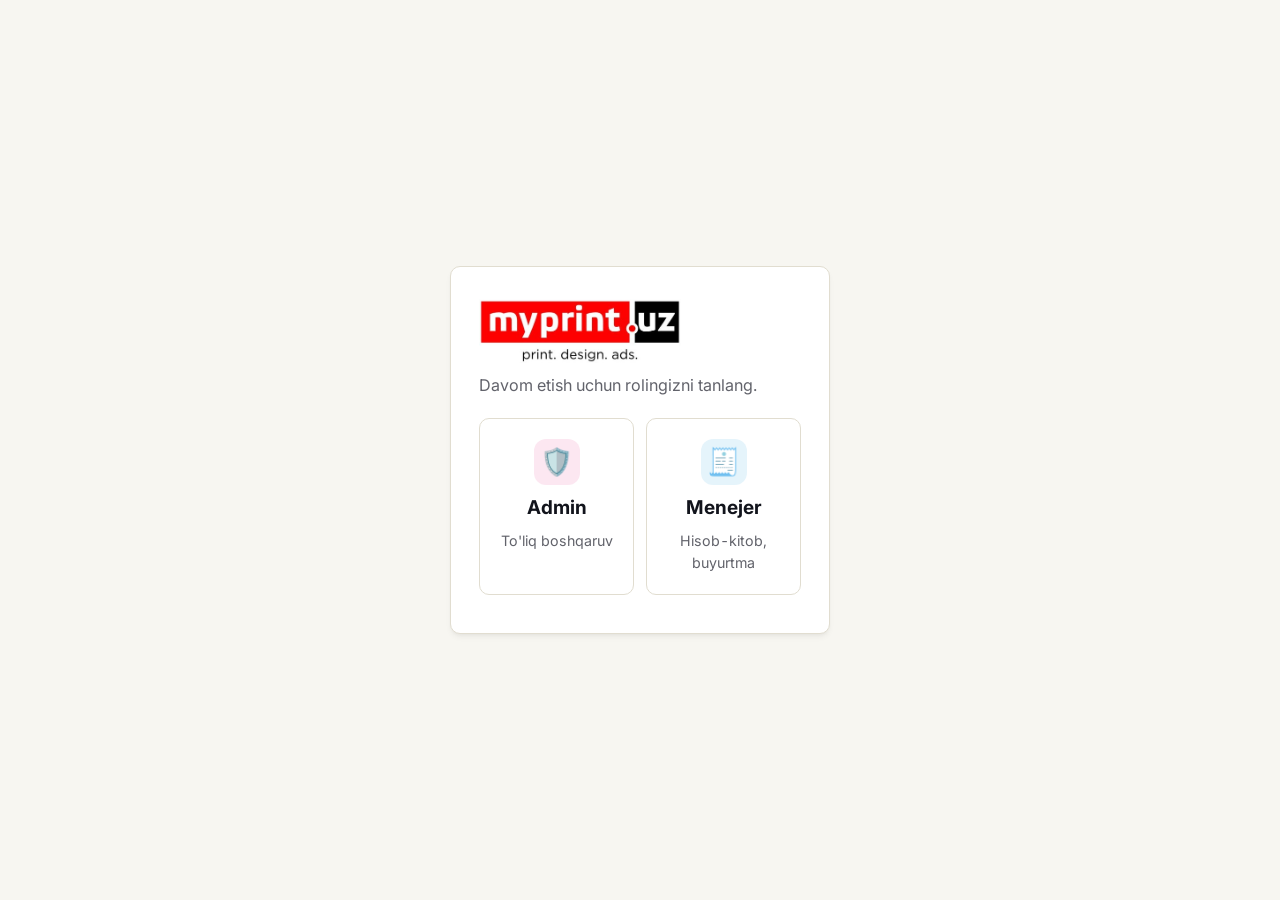
==== commit 09fa8b9b: "Umumiy shrift: Inter (19px), bosh harfli mayda yozuvlar oddiy yozuvga, telefon uchun kartochkalar so" ====
--- a/index.html
+++ b/index.html
@@ -1,5 +1,5 @@
 <!DOCTYPE html>
-<!-- DIQQAT: bu fayl AVTOMATIK yig'ilgan (.deploy/yigish.py). To'g'ridan-to'g'ri tahrirlamang - o'zgarishlarni umumiy/ va bolimlar/ papkalarida qiling, so'ng python3 .deploy/yigish.py ni ishga tushiring. yigish-hash: 28cee7b77042074d -->
+<!-- DIQQAT: bu fayl AVTOMATIK yig'ilgan (.deploy/yigish.py). To'g'ridan-to'g'ri tahrirlamang - o'zgarishlarni umumiy/ va bolimlar/ papkalarida qiling, so'ng python3 .deploy/yigish.py ni ishga tushiring. yigish-hash: f6d46bd5bbff5c58 -->
 <html lang="uz">
 <head>
     <meta charset="UTF-8">
@@ -12,15 +12,16 @@
     <meta name="apple-mobile-web-app-title" content="myprint ERP">
     <title>myprint.uz ERP v3.8 - To'liq Versiya</title>
     <link rel="preconnect" href="https://fonts.googleapis.com">
-    <link href="https://fonts.googleapis.com/css2?family=Big+Shoulders+Display:wght@600;700;800&family=Inter:wght@400;500;600;700&family=IBM+Plex+Mono:wght@500;600;700&display=swap" rel="stylesheet">
+    <link href="https://fonts.googleapis.com/css2?family=Inter:wght@400;500;600;700;800&display=swap" rel="stylesheet">
     <link rel="stylesheet" href="umumiy/core.css?v=3ef894a1">
-    <link rel="stylesheet" href="bolimlar/poligrafiya/poligrafiya.css?v=2c67bfec">
+    <link rel="stylesheet" href="bolimlar/poligrafiya/poligrafiya.css?v=f2eaed61">
     <link rel="stylesheet" href="bolimlar/suvenir/suvenir.css?v=1a1321ee">
-    <link rel="stylesheet" href="bolimlar/textile/textile.css?v=4f60a717">
+    <link rel="stylesheet" href="bolimlar/textile/textile.css?v=ea876762">
     <link rel="stylesheet" href="bolimlar/sifravoy/sifravoy.css?v=0813f0c4">
     <link rel="stylesheet" href="bolimlar/ofset/ofset.css?v=4e4b736d">
     <link rel="stylesheet" href="bolimlar/reklama/reklama.css?v=c12511e4">
     <link rel="stylesheet" href="bolimlar/qogoz/qogoz.css?v=346af5e4">
+    <link rel="stylesheet" href="umumiy/shrift.css?v=f35479d7">
 </head>
 <body>
 
@@ -999,7 +1000,7 @@
                 <div class="add-pen-card" style="margin-bottom:16px;">
                     <div class="add-pen-card-title">🧊 Kubarik — umumiy sozlamalar</div>
                     <p class="admin-hint">Kubarik Ofsetda hisoblanadi, qog'oz narxi Ofset bo'limi bazasidan olinadi.
-                        Ichki varaqlar: kerakli A3 varoq = adad × varaq soni ÷ 1 A3 dagi bo'lak + zapas.
+                        Ichki qog'oz: kerakli A3 varoq = adad × (1 kubarikka A3 soni) + zapas.
                         Quti (idish): admin qog'oz, format (A3/A2/A1) va 1 varaqqa sig'adigan quti sonini kiritadi;
                         quti uchun <b>laminatsiya va visochka majburiy</b> (Ofset → Pardozlash xizmatlari narxidan),
                         <b>yig'ish</b> xarajati ham har kubarikka qo'shiladi.</p>
@@ -1010,13 +1011,29 @@
                             <small>Mijozga ko'rsatiladi</small>
                         </div>
                         <div class="form-group">
-                            <label>1 A3 varaqdagi ichki bo'lak (yangi turlar uchun standart)</label>
+                            <label>1 A3 varaqdagi ichki bo'lak (faqat "1 kubarikka A3" kiritilmagan eski turlar uchun)</label>
                             <div class="input-unit"><input type="number" id="kubarikA3Bolak" min="1"><span>dona</span></div>
                             <small>90x90 uchun 12 (3 × 4)</small>
                         </div>
                         <div class="form-group">
                             <label>Zapas (tirajga bir marta)</label>
                             <div class="input-unit"><input type="number" id="kubarikZapas" min="0"><span>A3 varaq</span></div>
+                            <small>Ichki qog'ozga</small>
+                        </div>
+                        <div class="form-group">
+                            <label>Minimal adad</label>
+                            <div class="input-unit"><input type="number" id="kubarikMinAdad" min="1"><span>dona</span></div>
+                            <small>Undan kam bo'lsa "Mutaxassis bilan bog'laning" chiqadi</small>
+                        </div>
+                        <div class="form-group">
+                            <label>Quti zapasi (tirajga bir marta)</label>
+                            <div class="input-unit"><input type="number" id="kubarikIdishZapas" min="0"><span>varaq</span></div>
+                            <small>Quti varag'iga (karton)</small>
+                        </div>
+                        <div class="form-group">
+                            <label>Quti laminatsiya turlari</label>
+                            <textarea id="kubarikLamTurlari" rows="4" placeholder="Glyanets = 0"></textarea>
+                            <small>Har qatorda: Nomi = ustama (so'm / 1 varaq). Asosiy narx — Ofset → Pardozlash xizmatlari.</small>
                         </div>
                     </div>
                 </div>
@@ -1027,14 +1044,17 @@
                         1+0 ofset pechat (forma + bosma) qo'shiladi. Narxlar — marjasiz tannarx, so'm/dona.</p>
                     <div class="table-card" style="margin-bottom:14px;">
                         <div class="table-scroll">
-                        <table class="admin-table" style="min-width:1500px;">
+                        <table class="admin-table" style="min-width:1850px;">
                             <thead>
                                 <tr>
-                                    <th style="min-width:110px;">Nomi</th>
+                                    <th style="min-width:110px;">Rasm</th>
+                                    <th style="min-width:200px;">Nomi</th>
+                                    <th style="min-width:90px;">O'lcham</th>
                                     <th style="min-width:110px;">Qog'oz turi</th>
                                     <th style="min-width:80px;">Grammaj</th>
                                     <th style="min-width:90px;">Varaq soni</th>
-                                    <th style="min-width:100px;">1 A3 dagi ichki bo'lak</th>
+                                    <th style="min-width:100px;">1 kubarikka A3 soni</th>
+                                    <th style="text-align:center;">Quti bor</th>
                                     <th style="min-width:110px;">Quti qog'ozi</th>
                                     <th style="min-width:90px;">Quti grammaji</th>
                                     <th style="min-width:80px;">Quti formati</th>
@@ -1400,6 +1420,87 @@
                 </div>
             </div>
 
+            <!-- TABLICHKA / NASTOLNIY TABLICHKA ADMIN PANEL BLOKI (Bayroqlar kabi mahsulotlar katalogi) -->
+            <div id="tablichkaAdminBox" style="display: none; margin-bottom: 28px;">
+                <div class="add-pen-card" id="tablichkaAddForm">
+                    <div class="add-pen-card-head">
+                        <div class="add-pen-card-title" id="tablichkaFormTitle">➕ Yangi mahsulot qo'shish</div>
+                        <div class="add-pen-card-sub" id="tablichkaAdminSarlavha"></div>
+                    </div>
+                    <div class="model-form-section">
+                        <div class="form-row">
+                            <div class="form-group" style="flex:2; min-width:260px;">
+                                <label>Mahsulot nomi (title):</label>
+                                <input type="text" id="tablichkaNameInput" placeholder="Masalan: Tablichka 300x400mm">
+                            </div>
+                        </div>
+                        <div class="form-row">
+                            <div class="form-group" style="flex:1; min-width:280px;">
+                                <label>Ma'lumot (mijozga ko'rsatiladi — o'lcham, material va h.k.):</label>
+                                <textarea id="tablichkaInfoInput" rows="8" oninput="this.style.height='auto'; this.style.height=this.scrollHeight+'px';" placeholder="Razmerlari: 20x30, 30x40 sm&#10;Material: ..." style="width:100%; min-height:200px; padding:10px 12px; border:1.5px solid var(--border); border-radius:8px; font-family:inherit; font-size:0.9rem; line-height:1.5; resize:vertical;"></textarea>
+                            </div>
+                        </div>
+                        <div class="form-row">
+                            <div class="form-group" style="flex:1;">
+                                <label>Narx oraliqlari (tiraj bo'yicha) — UF pechat va Gravirovka narxlari alohida:</label>
+                                <div id="tablichkaTierRows"></div>
+                                <div id="tablichkaTierWarn" class="admin-hint" style="margin-top:6px;"></div>
+                                <button type="button" class="btn" style="background:#4f46e5; margin-top:6px;" onclick="tablichkaOraliqQosh()">+ Oraliq qo'shish</button>
+                                <small>Narxi 0 qoldirilgan chop turi bu mahsulotda mijozga o'chiq (tanlab bo'lmaydigan) ko'rinadi. Marja keyin qo'shiladi.</small>
+                            </div>
+                        </div>
+                        <div class="form-row">
+                            <div class="form-group" style="flex:1;">
+                                <label style="display:flex; align-items:center; gap:8px; cursor:pointer;">
+                                    <input type="checkbox" id="tablichkaStandart" style="width:auto; height:auto;">
+                                    Standart mahsulot (kalkulyator ochilganda shu tanlangan turadi)
+                                </label>
+                            </div>
+                        </div>
+                        <div class="form-row">
+                            <div class="form-group" style="flex:1;">
+                                <label style="display:flex; align-items:center; gap:8px; cursor:pointer;">
+                                    <input type="checkbox" id="tablichkaQogozBor" onchange="tablichkaQogozBorOzgardi()" style="width:auto; height:auto;">
+                                    Ichiga soladigan qog'oz mumkin (mijoz «kerak / kerak emas» tanlaydi)
+                                </label>
+                                <div id="tablichkaQogozMaydonlar" style="display:none; margin-top:8px;">
+                                    <label style="display:flex; align-items:center; gap:8px; cursor:pointer;">
+                                        <input type="checkbox" id="tablichkaQogozKerak" style="width:auto; height:auto;"> Standart holatda «kerak»
+                                    </label>
+                                    <div class="input-unit" style="margin-top:6px; max-width:260px;"><input type="number" min="0" id="tablichkaQogozNarxi" value="0"><span>so'm/dona</span></div>
+                                </div>
+                            </div>
+                        </div>
+                        <div class="form-row">
+                            <div class="form-group">
+                                <label>Rasm Yuklash (Lokal):</label>
+                                <div class="image-upload-row">
+                                    <div class="image-upload-preview">
+                                        <img id="tablichkaImagePreview" alt="" style="display:none;">
+                                        <span id="tablichkaImagePreviewPlaceholder">🪧</span>
+                                    </div>
+                                    <input type="file" id="tablichkaFileInput" accept="image/*" onchange="tablichkaRasmTanlash(this)">
+                                </div>
+                            </div>
+                        </div>
+                    </div>
+                    <div class="form-actions">
+                        <button class="btn btn-outline" id="btnTablichkaBekor" style="display:none;" onclick="tablichkaBekorQilish()">Bekor qilish</button>
+                        <button class="btn" onclick="saveTablichkaItem()">💾 Saqlash</button>
+                    </div>
+                </div>
+
+                <div class="table-card">
+                    <div class="model-list-head">
+                        <div class="model-list-head-left">
+                            <h3>📋 Mahsulotlar ro'yxati</h3>
+                            <span class="model-list-count" id="tablichkaAdminCount"></span>
+                        </div>
+                    </div>
+                    <div class="model-grid" id="tablichkaAdminGrid"></div>
+                </div>
+            </div>
+
             <!-- TEXTILE ADMIN PANEL BLOKI -->
             <div id="adminTextileBox" style="display: none; margin-bottom: 28px;">
                 <div class="add-pen-card" style="margin-bottom: 16px;">
@@ -1481,17 +1582,37 @@
                 <div class="add-pen-card" id="bayroqAddForm">
                     <div class="add-pen-card-head">
                         <div class="add-pen-card-title" id="bayroqFormTitle">➕ Yangi Bayroq Qo'shish</div>
-                        <div class="add-pen-card-sub">Nomi/texnik xususiyatlari, narxi va rasmini kiriting.</div>
+                        <div class="add-pen-card-sub">Nomi, rasmi, ma'lumoti va narx oraliqlarini (konstruksiya + bayroq) kiriting.</div>
                     </div>
                     <div class="model-form-section">
                         <div class="form-row">
-                            <div class="form-group" style="flex:2; min-width:280px;">
-                                <label>Nomi / texnik xususiyatlari:</label>
-                                <textarea id="bayroqNameInput" rows="4" placeholder="Masalan: Настольный флаг с одинарным флагштоком&#10;Размер флага: 0,15х0,25 см&#10;..." style="width:100%; padding:10px 12px; border:1.5px solid var(--border); border-radius:8px; font-family:inherit; font-size:0.9rem; resize:vertical;"></textarea>
+                            <div class="form-group" style="flex:2; min-width:260px;">
+                                <label>Mahsulot turi (nomi):</label>
+                                <input type="text" id="bayroqNameInput" placeholder="Masalan: Парус уличный флаг">
                             </div>
-                            <div class="form-group">
-                                <label>Narxi (so'm):</label>
-                                <input type="number" id="bayroqPriceInput" placeholder="150000">
+                        </div>
+                        <div class="form-row">
+                            <div class="form-group" style="flex:1; min-width:280px;">
+                                <label>Ma'lumot (mijozga ko'rsatiladi — o'lcham, mato, pechat va h.k.):</label>
+                                <textarea id="bayroqInfoInput" rows="12" oninput="this.style.height='auto'; this.style.height=this.scrollHeight+'px';" placeholder="Размер флага: 0,60х2,20 м&#10;Ткань флага: Полиэстер 135гр.&#10;..." style="width:100%; min-height:280px; padding:10px 12px; border:1.5px solid var(--border); border-radius:8px; font-family:inherit; font-size:0.9rem; line-height:1.5; resize:vertical;"></textarea>
+                            </div>
+                        </div>
+                        <div class="form-row">
+                            <div class="form-group" style="flex:1;">
+                                <label style="display:flex; align-items:center; gap:8px; cursor:pointer;">
+                                    <input type="checkbox" id="bayroqKonsBor" checked onchange="onBayroqKonsBorChange()" style="width:auto; height:auto;">
+                                    Bu mahsulotda konstruksiya bor (mijoz «konstruksiya bilan» yoki «konstruksiyasiz» tanlay oladi)
+                                </label>
+                                <small>Belgi olib tashlansa — konstruksiyasiz mahsulot (masalan yostiq, vimpel): faqat bayroq narxi kiritiladi.</small>
+                            </div>
+                        </div>
+                        <div class="form-row">
+                            <div class="form-group" style="flex:1;">
+                                <label>Narx oraliqlari (tiraj bo'yicha): narx = konstruksiya + bayroq, so'ng marja qo'shiladi</label>
+                                <div id="bayroqTierRows"></div>
+                                <div id="bayroqTierWarn" class="admin-hint" style="margin-top:6px;"></div>
+                                <button type="button" class="btn" style="background:#4f46e5; margin-top:6px;" onclick="addBayroqTierRow()">+ Oraliq qo'shish</button>
+                                <small>Konstruksiya bor bo'lsa mijoz standart holatda «konstruksiya bilan» narxini ko'radi; «konstruksiyasiz» tanlasa faqat bayroq narxi olinadi.</small>
                             </div>
                         </div>
                         <div class="form-row">
@@ -1499,7 +1620,7 @@
                                 <label>Rasm Yuklash (Lokal):</label>
                                 <div class="image-upload-row">
                                     <div class="image-upload-preview" id="bayroqImagePreviewBox">
-                                        <img id="bayroqImagePreview" alt="" style="display:none;" onerror="this.src=placeholderImg('Rasm yo\'q', 150, 150)">
+                                        <img id="bayroqImagePreview" alt="" style="display:none;" onerror="this.src=placeholderImg('Rasm yo'q', 150, 150)">
                                         <span id="bayroqImagePreviewPlaceholder">🚩</span>
                                     </div>
                                     <input type="file" id="bayroqFileInput" accept="image/*" onchange="previewBayroqImage(this)">
@@ -1866,8 +1987,8 @@
 
 <!-- Skriptlar: har bir fayl alohida yuklanadi — bittasida xato bo'lsa, qolganlari baribir ishlaydi -->
 <script src="umumiy/yordamchi.js?v=333a4bc1"></script>
-<script src="umumiy/core.js?v=25bb6c49"></script>
-<script src="bolimlar/ofset/ofset.js?v=298f1b18"></script>
+<script src="umumiy/core.js?v=dd6a8008"></script>
+<script src="bolimlar/ofset/ofset.js?v=788efad9"></script>
 <script src="bolimlar/sifravoy/sifravoy.js?v=b0547654"></script>
 <script src="bolimlar/qogoz/qogoz.js?v=8ff2dcb5"></script>
 <script src="bolimlar/poligrafiya/asos.js?v=23451f70"></script>
@@ -1876,22 +1997,22 @@
 <script src="bolimlar/poligrafiya/diplom.js?v=34fe06b2"></script>
 <script src="bolimlar/poligrafiya/katalog.js?v=9fce835b"></script>
 <script src="bolimlar/poligrafiya/paket.js?v=206246dd"></script>
-<script src="bolimlar/poligrafiya/kubarik.js?v=15094100"></script>
+<script src="bolimlar/poligrafiya/kubarik.js?v=5f4ace0c"></script>
 <script src="bolimlar/poligrafiya/papka.js?v=79663e9f"></script>
 <script src="bolimlar/poligrafiya/kalendar.js?v=79ffcc2b"></script>
 <script src="bolimlar/poligrafiya/vizitka.js?v=440d0401"></script>
 <script src="bolimlar/poligrafiya/stiker.js?v=42a89197"></script>
 <script src="bolimlar/poligrafiya/dvigatel.js?v=59b53255"></script>
-<script src="bolimlar/poligrafiya/poligrafiya.js?v=1764a64b"></script>
-<script src="bolimlar/textile/textile.js?v=5932e434"></script>
+<script src="bolimlar/poligrafiya/poligrafiya.js?v=0c491b11"></script>
+<script src="bolimlar/textile/textile.js?v=9137e4be"></script>
 <script src="bolimlar/suvenir/suvenir.js?v=d6ec351e"></script>
-<script src="bolimlar/reklama/reklama.js?v=ea8e461a"></script>
+<script src="bolimlar/reklama/reklama.js?v=638741f0"></script>
 <script src="umumiy/custom-products.js?v=09afcfda"></script>
 <script src="umumiy/full-calc.js?v=4ef1771f"></script>
 <script src="umumiy/admin-ux.js?v=78336b6d"></script>
-<script src="umumiy/narx-tekshiruv.js?v=e37704da"></script>
+<script src="umumiy/narx-tekshiruv.js?v=a2eb94f1"></script>
 <script src="umumiy/rasm-ombori.js?v=371b0fbc"></script>
-<script src="umumiy/mahsulot-malumoti.js?v=c916af6a"></script>
+<script src="umumiy/mahsulot-malumoti.js?v=152ba9c0"></script>
 <script src="umumiy/marja-nazorat.js?v=26bd8db7"></script>
 <script src="umumiy/bosh-sahifa.js?v=5d4b5c3e"></script>
 <script src="umumiy/ishga-tushirish.js?v=487055e5"></script>
--- a/bolimlar/poligrafiya/poligrafiya.css
+++ b/bolimlar/poligrafiya/poligrafiya.css
@@ -177,3 +177,11 @@
 
 /* --- Katalog admin: abloshka / ichki blok qog'ozlari yonma-yon --- */
 .kt-admin-qogozlar { display: grid; grid-template-columns: repeat(auto-fit, minmax(300px, 1fr)); gap: 16px; }
+
+/* Kubarik tur rasmi */
+.kub-rasm { margin: 4px 0 8px; }
+.kub-rasm img { display: block; width: 100%; max-width: 280px; max-height: 200px; object-fit: contain; border-radius: 10px; border: 1px solid var(--border); background: var(--bg-card, #fff); }
+.kub-admin-rasm { position: relative; display: block; width: 88px; height: 66px; cursor: pointer; border-radius: 8px; overflow: hidden; border: 1px solid var(--border); }
+.kub-admin-rasm img { width: 100%; height: 100%; object-fit: cover; }
+.kub-admin-rasm input { display: none; }
+.kub-admin-rasm span { position: absolute; left: 0; right: 0; bottom: 0; padding: 2px 0; text-align: center; font-size: 0.68rem; font-weight: 700; color: #fff; background: rgba(18,20,28,0.6); }
--- a/bolimlar/textile/textile.css
+++ b/bolimlar/textile/textile.css
@@ -146,3 +146,12 @@
 .dtf-layout-info { font-size: 0.82rem; color: var(--text-muted); margin-bottom: 14px; line-height: 1.6; }
 .dtf-layout-info strong { color: var(--text-main); }
 .dtf-layout-svg-wrap { display: flex; justify-content: center; }
+
+/* Bayroq admin: narx oraliqlari qatori */
+.bayroq-tier-row { display: grid; grid-template-columns: repeat(4, minmax(0, 1fr)) auto; gap: 8px; align-items: end; margin-bottom: 8px; }
+.bayroq-tier-row .form-group { margin-bottom: 0; }
+.bayroq-tier-row label { font-size: 0.72rem; }
+.bayroq-tier-row input { min-width: 0; width: 100%; }
+@media (max-width: 560px) { .bayroq-tier-row { grid-template-columns: repeat(2, minmax(0, 1fr)); } .bayroq-tier-row .btn { grid-column: 1 / -1; } }
+.bayroq-tier-row.bez-konstruksiya { grid-template-columns: repeat(3, minmax(0, 1fr)) auto; }
+.bayroq-tier-row.bez-konstruksiya .bq-kons-maydon { display: none; }
--- a/umumiy/shrift.css
+++ b/umumiy/shrift.css
@@ -0,0 +1,43 @@
+/* Umumiy shrift va o'qilishi — oxirida yuklanadi (boshqa CSS fayllarining ustidan ustun turadi).
+   Bitta shrift oilasi (Inter): sarlavha, matn va raqamlar uchun. Oldin sarlavhada ingichka "Big Shoulders"
+   va narx/raqamlarda monospace "IBM Plex Mono" edi — o'qish qiyin edi. Raqamlar bir xil kenglikda (tabular-nums),
+   shuning uchun narx ustunlari baribir tekis turadi. */
+:root {
+    --font-display: 'Inter', system-ui, -apple-system, 'Segoe UI', Roboto, sans-serif;
+    --font-mono: 'Inter', system-ui, -apple-system, 'Segoe UI', Roboto, sans-serif;
+}
+
+html { font-size: 118.75%; } /* 19px: kichik yozuvlar (rem) ham birdek kattalashadi */
+body {
+    font-variant-numeric: tabular-nums;
+    -webkit-font-smoothing: antialiased;
+    text-rendering: optimizeLegibility;
+    line-height: 1.55;
+}
+
+h1, h2, h3, h4 { letter-spacing: -0.01em; font-weight: 700; }
+
+/* Kichik BOSH HARFLI yozuvlar o'qishga qiyin — oddiy yozuvga o'tkazildi */
+.step-title, .poli-spec-label, .poli-gsm-field label, .card-preview-text span,
+.tier-preview-table th, .analytics-card-label, .home-hero-kicker, .home-recent-label,
+.home-sec-title, .login-role-name, .admin-table th, .quote-offer-table th {
+    text-transform: none;
+    letter-spacing: 0;
+}
+.step-title { font-weight: 700; font-size: 0.82rem; padding: 4px 11px; }
+.home-sec-title { font-size: 1.35rem; }
+.header-versiya, .home-search-kbd { font-weight: 600; }
+
+/* Kichik matnlar juda mayda bo'lib qolmasin */
+small, .admin-hint { font-size: 0.82rem; line-height: 1.5; }
+
+/* Bosh sahifadagi mahsulot kartochkalari nomi */
+.product-card h3, .home-sec .product-card h3 { font-size: 1.02rem; font-weight: 600; line-height: 1.25; }
+
+/* Telefon: kartochkalar ekrandan chiqib ketmasin (yozuv kattaroq bo'lgani uchun) */
+@media (max-width: 520px) {
+    .home-sec .product-grid { grid-template-columns: repeat(2, minmax(0, 1fr)); gap: 8px; }
+    .home-sec .product-card { min-width: 0; padding: 10px 10px; gap: 8px; }
+    .home-sec .product-card .icon { width: 36px; height: 36px; flex-shrink: 0; }
+    .home-sec .product-card h3, .product-card h3 { font-size: 0.92rem; overflow-wrap: anywhere; min-width: 0; }
+}
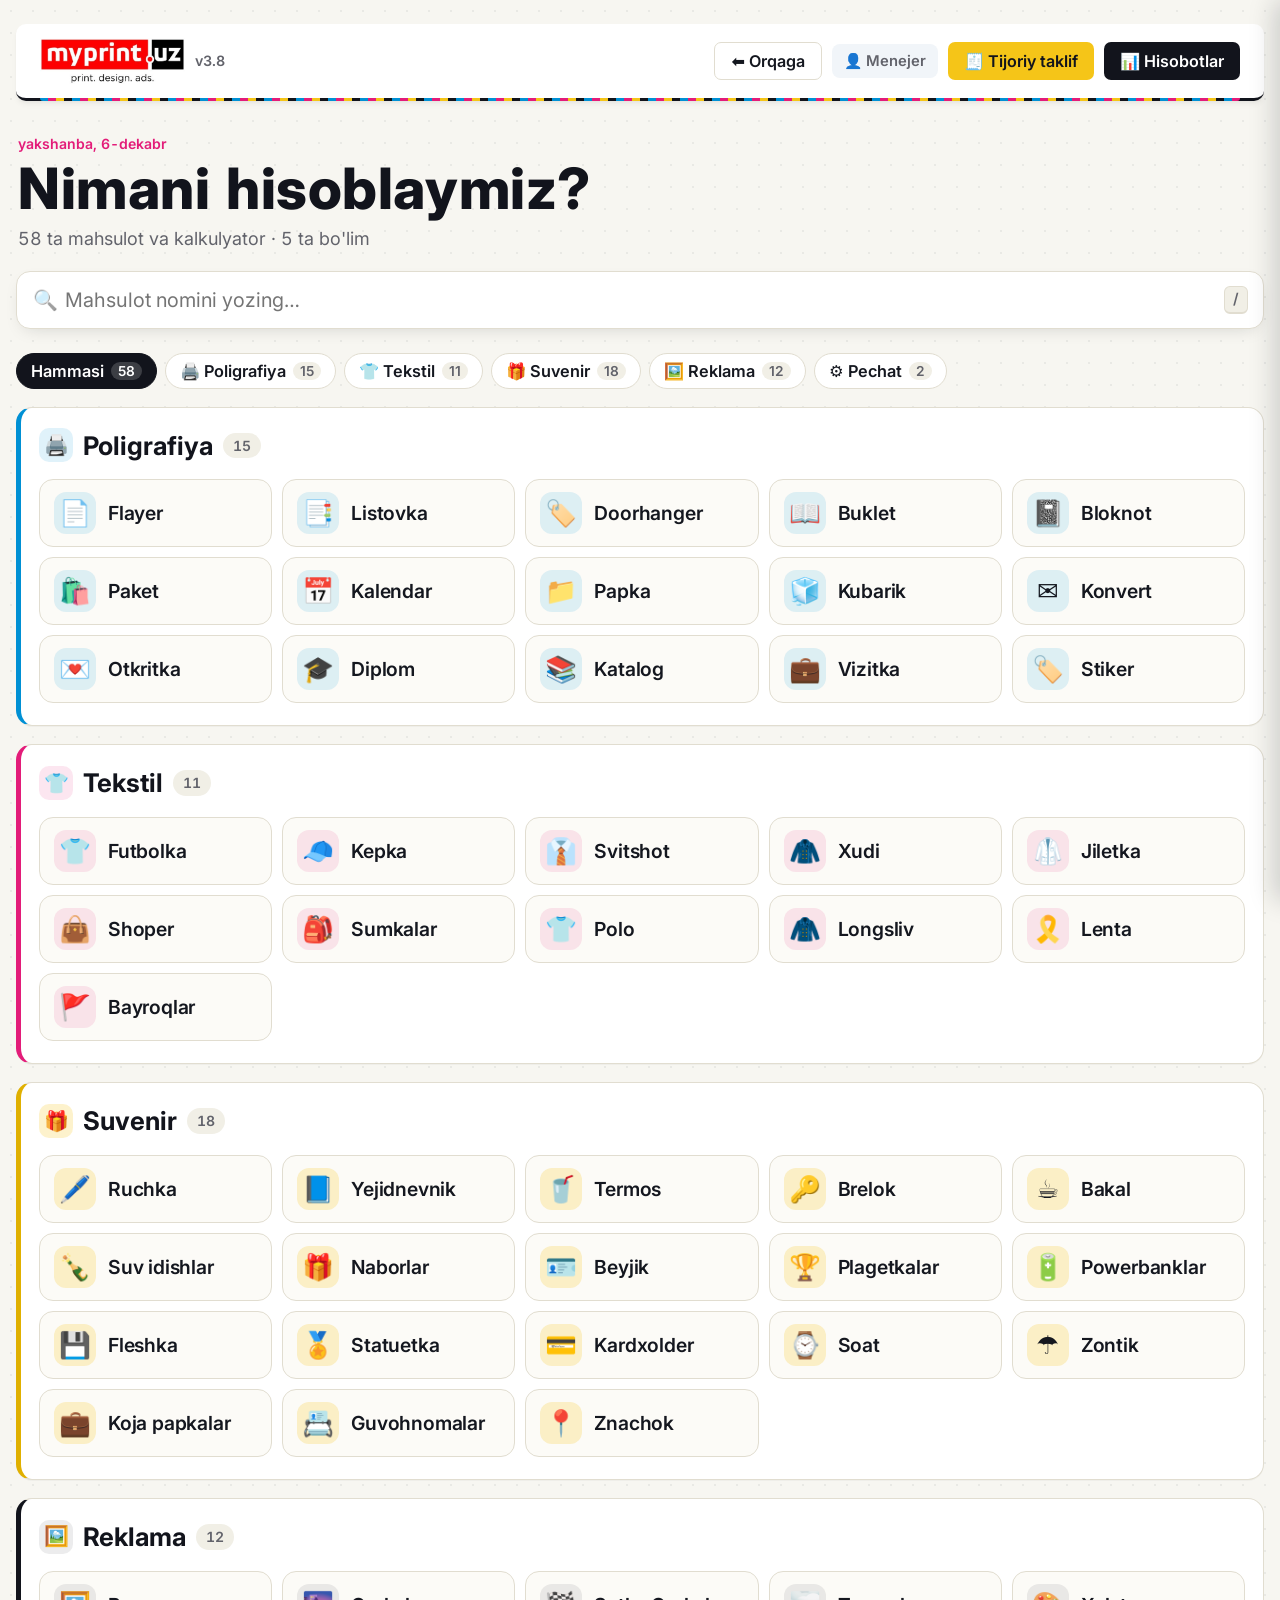
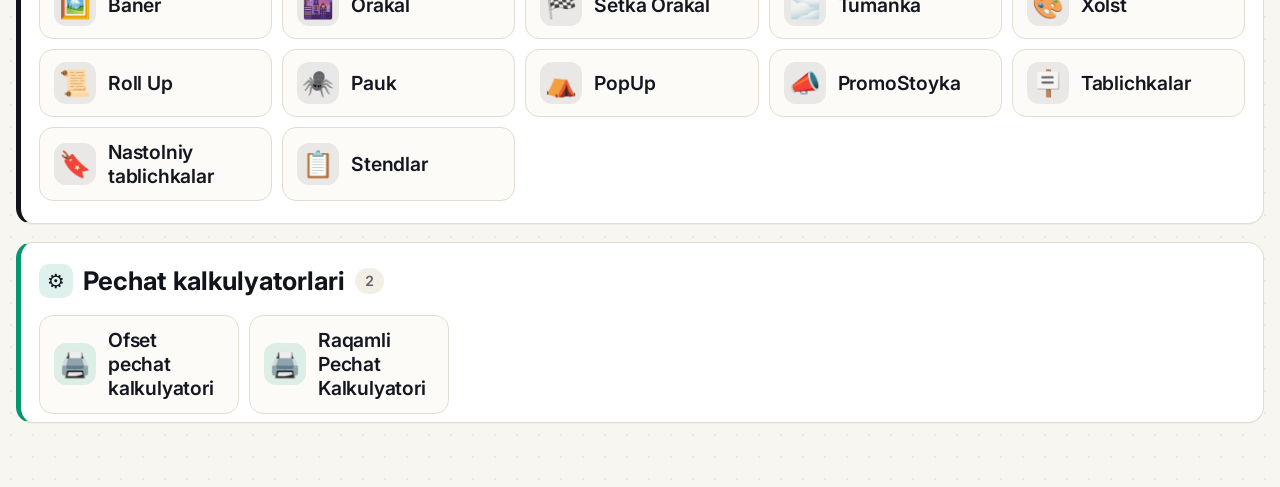
==== commit e574573a: "Login/PIN darvozasi olib tashlandi: admin va menejer uchun alohida havola (?rol=admin) Co-Authored-B" ====
--- a/index.html
+++ b/index.html
@@ -1,5 +1,5 @@
 <!DOCTYPE html>
-<!-- DIQQAT: bu fayl AVTOMATIK yig'ilgan (.deploy/yigish.py). To'g'ridan-to'g'ri tahrirlamang - o'zgarishlarni umumiy/ va bolimlar/ papkalarida qiling, so'ng python3 .deploy/yigish.py ni ishga tushiring. yigish-hash: f6d46bd5bbff5c58 -->
+<!-- DIQQAT: bu fayl AVTOMATIK yig'ilgan (.deploy/yigish.py). To'g'ridan-to'g'ri tahrirlamang - o'zgarishlarni umumiy/ va bolimlar/ papkalarida qiling, so'ng python3 .deploy/yigish.py ni ishga tushiring. yigish-hash: 559a95d16bcc6ae7 -->
 <html lang="uz">
 <head>
     <meta charset="UTF-8">
@@ -25,52 +25,12 @@
 </head>
 <body>
 
-<!-- KIRISH DARVOZASI: tizimning qolgan qismi shundan keyingina ko'rinadi -->
-<div id="loginGateScreen" style="position:fixed; inset:0; z-index:9999; background:var(--bg-main); display:flex; align-items:center; justify-content:center; padding:20px;">
-    <div style="width:100%; max-width:380px; background:var(--surface); border:1.5px solid var(--border); border-radius:var(--radius); box-shadow:var(--shadow); padding:32px 28px;">
-        <div style="margin-bottom:10px;">
-            <img src="umumiy/logo.png?v=e2ed989f" alt="myprint.uz — print. design. ads." style="height:64px; width:auto; display:block;">
-        </div>
-
-        <!-- 1-QADAM: rol tanlash — Admin yoki Menejer kartochkasi -->
-        <div id="loginRoleStep">
-            <p style="color:var(--text-muted); font-size:0.85rem; margin:0 0 20px;">Davom etish uchun rolingizni tanlang.</p>
-            <div class="login-role-grid">
-                <div class="login-role-card login-role-admin" onclick="selectLoginRole('admin')">
-                    <div class="login-role-icon">🛡️</div>
-                    <div class="login-role-name">Admin</div>
-                    <div class="login-role-desc">To'liq boshqaruv</div>
-                </div>
-                <div class="login-role-card login-role-menejer" onclick="selectLoginRole('menejer')">
-                    <div class="login-role-icon">🧾</div>
-                    <div class="login-role-name">Menejer</div>
-                    <div class="login-role-desc">Hisob-kitob, buyurtma</div>
-                </div>
-            </div>
-        </div>
-
-        <!-- 2-QADAM: tanlangan rol uchun PIN kod kiritish -->
-        <div id="loginPinStep" style="display:none;">
-            <div class="login-pin-step-head">
-                <span class="login-pin-role-badge" id="loginSelectedRoleLabel"></span>
-                <button type="button" class="login-pin-back-btn" onclick="backToLoginRoleStep()">⬅️ Boshqa rol</button>
-            </div>
-            <div class="form-group" style="margin-bottom:10px;">
-                <label>PIN kod (parol)</label>
-                <input type="password" id="loginPinInput" placeholder="••••" inputmode="numeric" autocomplete="current-password" onkeydown="if(event.key==='Enter'){ attemptLoginGate(); }">
-            </div>
-            <div id="loginErrorMsg" style="display:none; color:var(--magenta); font-size:0.82rem; font-weight:600; margin-bottom:12px;"></div>
-            <button class="btn" style="width:100%;" onclick="attemptLoginGate()">Kirish</button>
-        </div>
-    </div>
-</div>
-
 <div class="container" id="appContainer" style="display:none;">
     <div class="header">
         <h1 onclick="goToLoginLandingScreen()" style="cursor:pointer;" title="Bosh sahifaga qaytish"><img class="header-logo" src="umumiy/logo.png?v=e2ed989f" alt="myprint.uz — print. design. ads."> <span class="header-versiya">v3.8</span></h1>
         <div style="display:flex; align-items:center; gap:10px;">
             <button class="btn btn-outline" id="globalBackBtn" onclick="goBackScreen()">⬅️ Orqaga</button>
-            <span id="currentUserBadge" onclick="logoutUser()" style="display:none; cursor:pointer; font-size:0.78rem; font-weight:600; color:var(--text-muted); background:var(--bg-soft, #f1f5f9); padding:6px 12px; border-radius:8px; white-space:nowrap;" title="Chiqish uchun bosing"></span>
+            <span id="currentUserBadge" style="display:none; font-size:0.78rem; font-weight:600; color:var(--text-muted); background:var(--bg-soft, #f1f5f9); padding:6px 12px; border-radius:8px; white-space:nowrap;" title="Chiqish uchun bosing"></span>
             <button class="btn btn-warning" id="quoteCartBtn" onclick="handleQuoteButtonClick()">🧾 Tijoriy taklif<span id="quoteCartBadge" class="quote-badge" style="display:none;">0</span></button>
             <button class="btn btn-secondary" onclick="openReportsScreen()">📊 Hisobotlar</button>
         </div>
@@ -1987,7 +1947,7 @@
 
 <!-- Skriptlar: har bir fayl alohida yuklanadi — bittasida xato bo'lsa, qolganlari baribir ishlaydi -->
 <script src="umumiy/yordamchi.js?v=333a4bc1"></script>
-<script src="umumiy/core.js?v=dd6a8008"></script>
+<script src="umumiy/core.js?v=014ed98f"></script>
 <script src="bolimlar/ofset/ofset.js?v=788efad9"></script>
 <script src="bolimlar/sifravoy/sifravoy.js?v=b0547654"></script>
 <script src="bolimlar/qogoz/qogoz.js?v=8ff2dcb5"></script>
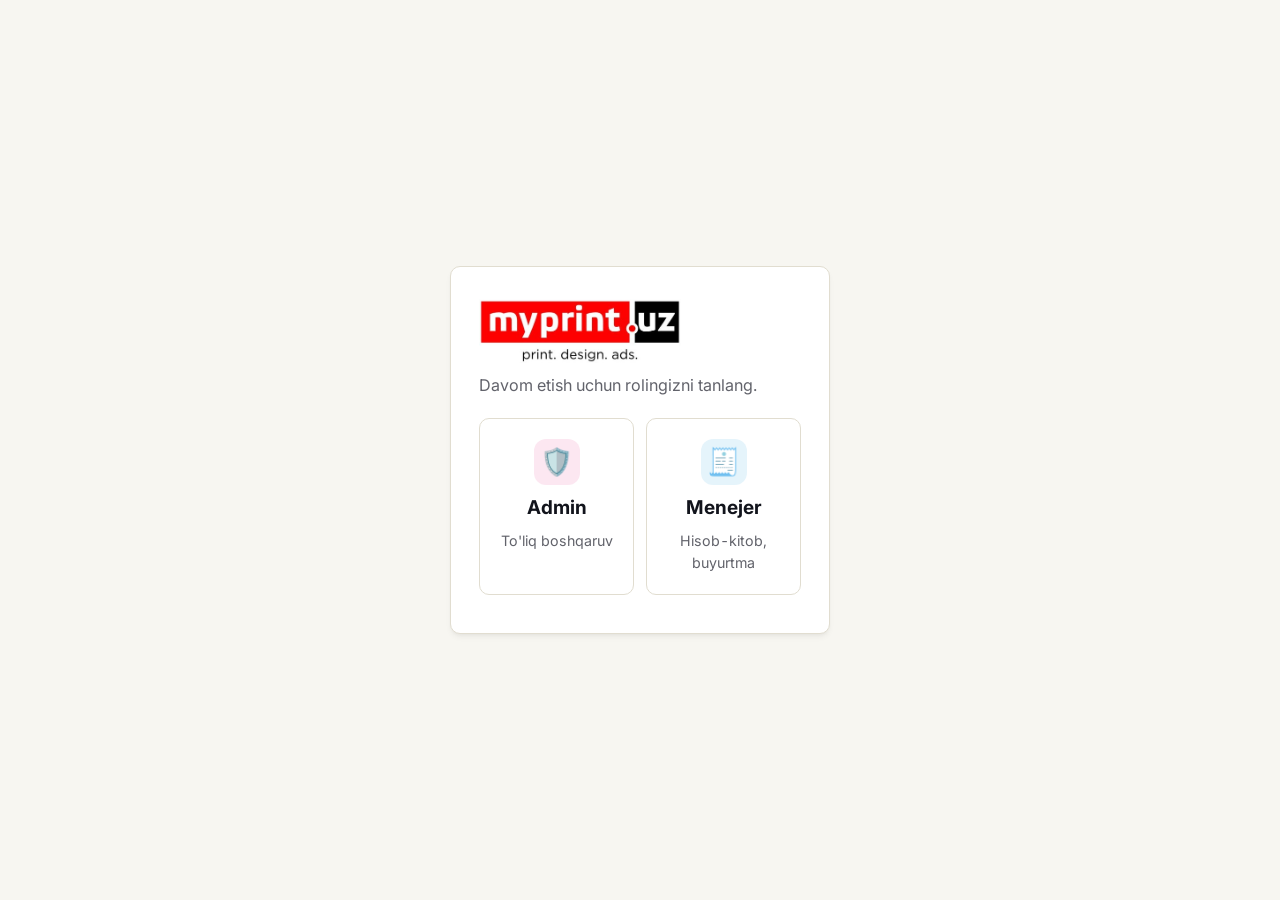
==== commit 8b797c31: "Kirish: rolsiz havolada rol tanlash + PIN; ?rol=admin / ?rol=menejer havolalari PINsiz Co-Authored-B" ====
--- a/index.html
+++ b/index.html
@@ -1,5 +1,5 @@
 <!DOCTYPE html>
-<!-- DIQQAT: bu fayl AVTOMATIK yig'ilgan (.deploy/yigish.py). To'g'ridan-to'g'ri tahrirlamang - o'zgarishlarni umumiy/ va bolimlar/ papkalarida qiling, so'ng python3 .deploy/yigish.py ni ishga tushiring. yigish-hash: 559a95d16bcc6ae7 -->
+<!-- DIQQAT: bu fayl AVTOMATIK yig'ilgan (.deploy/yigish.py). To'g'ridan-to'g'ri tahrirlamang - o'zgarishlarni umumiy/ va bolimlar/ papkalarida qiling, so'ng python3 .deploy/yigish.py ni ishga tushiring. yigish-hash: 657d6989dd28b140 -->
 <html lang="uz">
 <head>
     <meta charset="UTF-8">
@@ -25,12 +25,52 @@
 </head>
 <body>
 
+<!-- KIRISH DARVOZASI: tizimning qolgan qismi shundan keyingina ko'rinadi -->
+<div id="loginGateScreen" style="position:fixed; inset:0; z-index:9999; background:var(--bg-main); display:flex; align-items:center; justify-content:center; padding:20px;">
+    <div style="width:100%; max-width:380px; background:var(--surface); border:1.5px solid var(--border); border-radius:var(--radius); box-shadow:var(--shadow); padding:32px 28px;">
+        <div style="margin-bottom:10px;">
+            <img src="umumiy/logo.png?v=e2ed989f" alt="myprint.uz — print. design. ads." style="height:64px; width:auto; display:block;">
+        </div>
+
+        <!-- 1-QADAM: rol tanlash — Admin yoki Menejer kartochkasi -->
+        <div id="loginRoleStep">
+            <p style="color:var(--text-muted); font-size:0.85rem; margin:0 0 20px;">Davom etish uchun rolingizni tanlang.</p>
+            <div class="login-role-grid">
+                <div class="login-role-card login-role-admin" onclick="selectLoginRole('admin')">
+                    <div class="login-role-icon">🛡️</div>
+                    <div class="login-role-name">Admin</div>
+                    <div class="login-role-desc">To'liq boshqaruv</div>
+                </div>
+                <div class="login-role-card login-role-menejer" onclick="selectLoginRole('menejer')">
+                    <div class="login-role-icon">🧾</div>
+                    <div class="login-role-name">Menejer</div>
+                    <div class="login-role-desc">Hisob-kitob, buyurtma</div>
+                </div>
+            </div>
+        </div>
+
+        <!-- 2-QADAM: tanlangan rol uchun PIN kod kiritish -->
+        <div id="loginPinStep" style="display:none;">
+            <div class="login-pin-step-head">
+                <span class="login-pin-role-badge" id="loginSelectedRoleLabel"></span>
+                <button type="button" class="login-pin-back-btn" onclick="backToLoginRoleStep()">⬅️ Boshqa rol</button>
+            </div>
+            <div class="form-group" style="margin-bottom:10px;">
+                <label>PIN kod (parol)</label>
+                <input type="password" id="loginPinInput" placeholder="••••" inputmode="numeric" autocomplete="current-password" onkeydown="if(event.key==='Enter'){ attemptLoginGate(); }">
+            </div>
+            <div id="loginErrorMsg" style="display:none; color:var(--magenta); font-size:0.82rem; font-weight:600; margin-bottom:12px;"></div>
+            <button class="btn" style="width:100%;" onclick="attemptLoginGate()">Kirish</button>
+        </div>
+    </div>
+</div>
+
 <div class="container" id="appContainer" style="display:none;">
     <div class="header">
         <h1 onclick="goToLoginLandingScreen()" style="cursor:pointer;" title="Bosh sahifaga qaytish"><img class="header-logo" src="umumiy/logo.png?v=e2ed989f" alt="myprint.uz — print. design. ads."> <span class="header-versiya">v3.8</span></h1>
         <div style="display:flex; align-items:center; gap:10px;">
             <button class="btn btn-outline" id="globalBackBtn" onclick="goBackScreen()">⬅️ Orqaga</button>
-            <span id="currentUserBadge" style="display:none; font-size:0.78rem; font-weight:600; color:var(--text-muted); background:var(--bg-soft, #f1f5f9); padding:6px 12px; border-radius:8px; white-space:nowrap;" title="Chiqish uchun bosing"></span>
+            <span id="currentUserBadge" onclick="logoutUser()" style="display:none; cursor:pointer; font-size:0.78rem; font-weight:600; color:var(--text-muted); background:var(--bg-soft, #f1f5f9); padding:6px 12px; border-radius:8px; white-space:nowrap;" title="Chiqish uchun bosing"></span>
             <button class="btn btn-warning" id="quoteCartBtn" onclick="handleQuoteButtonClick()">🧾 Tijoriy taklif<span id="quoteCartBadge" class="quote-badge" style="display:none;">0</span></button>
             <button class="btn btn-secondary" onclick="openReportsScreen()">📊 Hisobotlar</button>
         </div>
@@ -1947,7 +1987,7 @@
 
 <!-- Skriptlar: har bir fayl alohida yuklanadi — bittasida xato bo'lsa, qolganlari baribir ishlaydi -->
 <script src="umumiy/yordamchi.js?v=333a4bc1"></script>
-<script src="umumiy/core.js?v=014ed98f"></script>
+<script src="umumiy/core.js?v=8b82daf0"></script>
 <script src="bolimlar/ofset/ofset.js?v=788efad9"></script>
 <script src="bolimlar/sifravoy/sifravoy.js?v=b0547654"></script>
 <script src="bolimlar/qogoz/qogoz.js?v=8ff2dcb5"></script>
